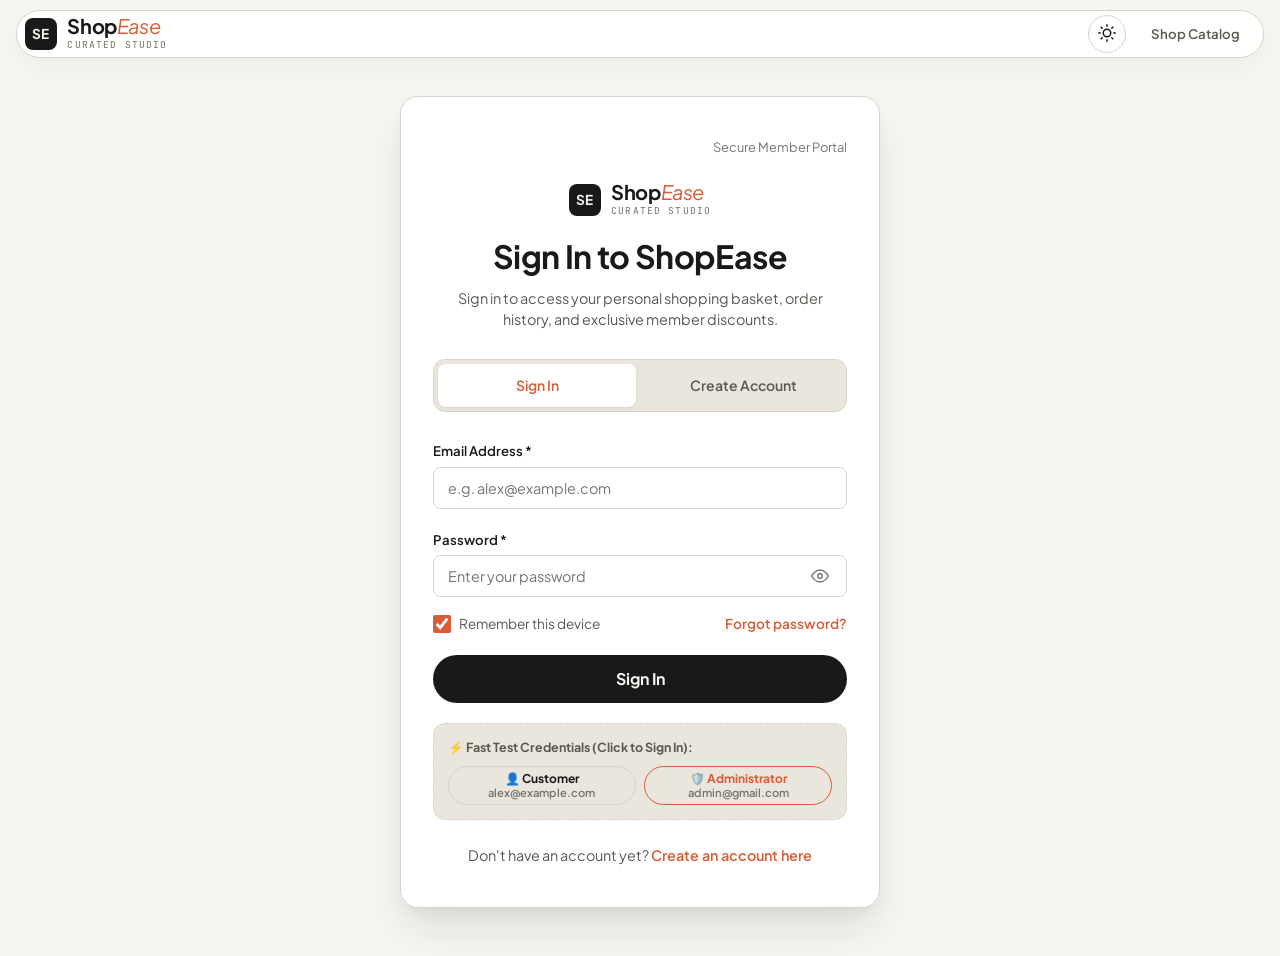
==== admin-dashboard.html @ c3e52f82 "feat: add customer-dashboard and admin-dashboard pages and update navigation - Created customer-dash" ====
<!DOCTYPE html>
<html lang="en" data-theme="light" data-font-size="normal">
<head>
  <meta charset="UTF-8" />
  <meta name="viewport" content="width=device-width, initial-scale=1.0" />
  <meta name="description" content="ShopEase Admin Dashboard - Complete store management for products, stock, customer orders, users, and promotions." />
  <title>Admin Dashboard | ShopEase</title>

  <!-- Google Fonts: Plus Jakarta Sans + Inter + JetBrains Mono -->
  <link rel="preconnect" href="https://fonts.googleapis.com" />
  <link rel="preconnect" href="https://fonts.gstatic.com" crossorigin />
  <link href="https://fonts.googleapis.com/css2?family=Inter:ital,wght@0,300..900;1,300..900&family=Plus+Jakarta+Sans:ital,wght@0,300..900;1,300..900&family=JetBrains+Mono:wght@400;500;600;700&display=swap" rel="stylesheet" />

  <!-- Main Stylesheet -->
  <link rel="stylesheet" href="styles.css" />
</head>
<body>
  <!-- Skip Link -->
  <a href="#admin-main" class="skip-link">Skip to Admin Dashboard Content</a>

  <!-- ARIA Live Announcer -->
  <div id="live-announcer" class="sr-only" aria-live="polite" aria-atomic="true"></div>

  <!-- Header -->
  <header class="site-header" role="banner" style="position: sticky; top: 0; z-index: 100;">
    <div class="header-island" style="max-width: 100%; border-radius: 0; border-top: none; border-left: none; border-right: none;">
      <nav class="main-nav" aria-label="Admin Console Navigation">
        <div class="header-container" style="padding: 0.25rem 1rem; width: 100%; max-width: 100%;">
          <!-- Brand Logo with Admin Badge -->
          <div style="display: flex; align-items: center; gap: 0.75rem;">
            <a href="index.html" class="brand-logo" aria-label="ShopEase Storefront">
              <span class="brand-monogram" aria-hidden="true">SE</span>
              <div class="brand-text-group">
                <span class="brand-title">Shop<span>Ease</span></span>
                <span class="brand-sub">Curated Studio</span>
              </div>
            </a>
            <span style="font-size: 0.75rem; font-weight: 800; padding: 0.2rem 0.6rem; border-radius: var(--radius-full); background: linear-gradient(135deg, #1e40af, #3b82f6); color: #fff; text-transform: uppercase; letter-spacing: 0.05em; display: inline-flex; align-items: center; gap: 0.3rem;">
              <span>🛡️</span> Admin Console
            </span>
          </div>

          <!-- Right Controls -->
          <div class="nav-right-section" style="gap: 0.75rem;">
            <!-- Live Store Health -->
            <div style="display: flex; align-items: center; gap: 0.4rem; font-size: 0.8rem; color: var(--color-text-secondary); background: var(--color-surface-subtle); padding: 0.3rem 0.75rem; border-radius: var(--radius-full); border: 1px solid var(--color-border);" class="hide-mobile">
              <span style="color: var(--color-success); font-size: 0.7rem;">●</span>
              <span>Live Database Synchronized</span>
            </div>

            <!-- Theme Toggle -->
            <button 
              type="button" 
              id="theme-toggle-btn" 
              class="theme-toggle-btn" 
              aria-label="Toggle color theme" 
              title="Switch color theme"
            >
              <span id="theme-icon" class="theme-icon" aria-hidden="true">
                <svg width="18" height="18" viewBox="0 0 24 24" fill="none" stroke="currentColor" stroke-width="2" stroke-linecap="round" stroke-linejoin="round">
                  <circle cx="12" cy="12" r="5"></circle>
                  <line x1="12" y1="1" x2="12" y2="3"></line>
                  <line x1="12" y1="21" x2="12" y2="23"></line>
                  <line x1="4.22" y1="4.22" x2="5.64" y2="5.64"></line>
                  <line x1="18.36" y1="18.36" x2="19.78" y2="19.78"></line>
                  <line x1="1" y1="12" x2="3" y2="12"></line>
                  <line x1="21" y1="12" x2="23" y2="12"></line>
                  <line x1="4.22" y1="19.78" x2="5.64" y2="18.36"></line>
                  <line x1="18.36" y1="5.64" x2="19.78" y2="4.22"></line>
                </svg>
              </span>
            </button>

            <!-- Navigation Actions -->
            <div class="nav-actions">
              <a href="customer-dashboard.html" class="nav-btn nav-btn-ghost" title="Switch to Customer Dashboard">
                <span>👤 Customer View</span>
              </a>
              <a href="index.html" class="nav-btn nav-btn-ghost" title="View Storefront">
                <span>🛍️ Storefront</span>
              </a>
              <button type="button" id="admin-logout-btn" class="nav-btn nav-btn-danger" title="Sign Out">
                <span>Logout</span>
              </button>
            </div>
          </div>
        </div>
      </nav>
    </div>
  </header>

  <!-- Admin Layout: Sidebar + Main Content -->
  <div class="admin-layout">
    <!-- Left Navigation Sidebar -->
    <aside class="admin-sidebar" aria-label="Admin Navigation Tabs">
      <div>
        <div style="font-size: 0.75rem; font-weight: 700; text-transform: uppercase; color: var(--color-text-muted); margin-bottom: 0.75rem; padding-left: 0.5rem; letter-spacing: 0.05em;">
          Console Modules
        </div>
        <ul class="admin-nav-list" role="tablist">
          <li>
            <button type="button" class="admin-nav-btn active" data-tab="overview" role="tab" aria-selected="true">
              <span aria-hidden="true">📊</span>
              <span>Overview</span>
            </button>
          </li>
          <li>
            <button type="button" class="admin-nav-btn" data-tab="products" role="tab" aria-selected="false">
              <span aria-hidden="true">📦</span>
              <span>Products & Stock</span>
              <span class="admin-nav-badge" id="badge-products-count">10</span>
            </button>
          </li>
          <li>
            <button type="button" class="admin-nav-btn" data-tab="orders" role="tab" aria-selected="false">
              <span aria-hidden="true">🧾</span>
              <span>Orders Management</span>
              <span class="admin-nav-badge" id="badge-orders-count">0</span>
            </button>
          </li>
          <li>
            <button type="button" class="admin-nav-btn" data-tab="customers" role="tab" aria-selected="false">
              <span aria-hidden="true">👥</span>
              <span>Customer Directory</span>
              <span class="admin-nav-badge" id="badge-customers-count">3</span>
            </button>
          </li>
          <li>
            <button type="button" class="admin-nav-btn" data-tab="vouchers" role="tab" aria-selected="false">
              <span aria-hidden="true">🏷️</span>
              <span>Discounts & Deals</span>
              <span class="admin-nav-badge">3</span>
            </button>
          </li>
          <li>
            <button type="button" class="admin-nav-btn" data-tab="system" role="tab" aria-selected="false">
              <span aria-hidden="true">⚙️</span>
              <span>System & Data</span>
            </button>
          </li>
        </ul>
      </div>

      <!-- Quick Switch Account Card in Sidebar Bottom -->
      <div style="padding: 1rem 0.75rem; background: var(--color-surface-subtle); border: 1px solid var(--color-border); border-radius: var(--radius-md); font-size: 0.8rem;">
        <div style="font-weight: 700; margin-bottom: 0.35rem; color: var(--color-text-primary);">⚡ Quick Switch Profile</div>
        <div style="color: var(--color-text-muted); font-size: 0.75rem; margin-bottom: 0.6rem;">Jump directly between user roles:</div>
        <div style="display: flex; flex-direction: column; gap: 0.35rem;">
          <button type="button" class="btn btn-secondary" style="font-size: 0.75rem; padding: 0.25rem 0.5rem; justify-content: flex-start;" onclick="window.adminSwitchUser('alex@example.com')">
            👤 Alex Morgan (Customer)
          </button>
          <button type="button" class="btn btn-secondary" style="font-size: 0.75rem; padding: 0.25rem 0.5rem; justify-content: flex-start;" onclick="window.adminSwitchUser('sarah@example.com')">
            ⭐ Sarah Jenkins (VIP)
          </button>
        </div>
      </div>
    </aside>

    <!-- Main Workspace Content -->
    <main id="admin-main" class="admin-content" role="main">
      
      <!-- =========================================================================
           TAB 1: OVERVIEW & ANALYTICS
           ========================================================================= -->
      <section id="panel-overview" class="admin-panel active" aria-label="Executive Overview">
        <div class="admin-header-bar">
          <div>
            <h1 class="admin-page-title">Executive Dashboard</h1>
            <p class="admin-page-subtitle">Real-time metrics, order volume, live revenue, and store health.</p>
          </div>
          <div style="display: flex; gap: 0.5rem; flex-wrap: wrap;">
            <button type="button" class="btn btn-primary" onclick="window.adminOpenAddProductModal()">
              <span>+ Add Product</span>
            </button>
            <button type="button" class="btn btn-secondary" onclick="window.adminSimulateOrder()">
              <span>⚡ Generate Test Order</span>
            </button>
            <button type="button" class="btn btn-secondary" onclick="window.adminRestockAll()">
              <span>🔄 Restock All</span>
            </button>
          </div>
        </div>

        <!-- 4 Vibrant KPI Metric Cards -->
        <div class="dashboard-kpi-grid" style="margin-bottom: 2rem;">
          <div class="dashboard-kpi-card">
            <div class="dashboard-kpi-icon" aria-hidden="true" style="background: rgba(37, 99, 235, 0.15); color: var(--color-brand-primary);">💰</div>
            <div>
              <div class="dashboard-kpi-val" id="kpi-total-revenue">Rs. 0.00</div>
              <div class="dashboard-kpi-label">Total Realized Revenue</div>
            </div>
          </div>

          <div class="dashboard-kpi-card">
            <div class="dashboard-kpi-icon" aria-hidden="true" style="background: rgba(16, 185, 129, 0.15); color: var(--color-success);">📦</div>
            <div>
              <div class="dashboard-kpi-val" id="kpi-total-orders">0</div>
              <div class="dashboard-kpi-label">Completed Orders Logged</div>
            </div>
          </div>

          <div class="dashboard-kpi-card">
            <div class="dashboard-kpi-icon" aria-hidden="true" style="background: rgba(139, 92, 246, 0.15); color: #8b5cf6;">👥</div>
            <div>
              <div class="dashboard-kpi-val" id="kpi-total-customers">3</div>
              <div class="dashboard-kpi-label">Registered Customers</div>
            </div>
          </div>

          <div class="dashboard-kpi-card">
            <div class="dashboard-kpi-icon" aria-hidden="true" style="background: rgba(245, 158, 11, 0.15); color: var(--color-warning);">⚠️</div>
            <div>
              <div class="dashboard-kpi-val" id="kpi-low-stock-count" style="color: var(--color-warning);">0</div>
              <div class="dashboard-kpi-label">Low Stock Items (≤10 units)</div>
            </div>
          </div>
        </div>

        <!-- Overview Two-Column Grid -->
        <div style="display: grid; grid-template-columns: repeat(auto-fit, minmax(400px, 1fr)); gap: 1.5rem; margin-bottom: 2rem;">
          <!-- Recent Orders Card -->
          <div class="admin-table-card" style="margin-bottom: 0;">
            <div class="admin-table-toolbar">
              <strong style="color: var(--color-text-primary); font-size: 0.95rem;">📦 Recent Orders Feed</strong>
              <button type="button" class="btn btn-secondary" style="font-size: 0.75rem; padding: 0.25rem 0.6rem;" onclick="window.adminSwitchTab('orders')">
                View All Orders →
              </button>
            </div>
            <div class="admin-table-responsive">
              <table class="admin-table">
                <thead>
                  <tr>
                    <th>Order ID</th>
                    <th>Customer</th>
                    <th>Amount</th>
                    <th>Status</th>
                  </tr>
                </thead>
                <tbody id="overview-orders-tbody">
                  <!-- Populated by JS -->
                </tbody>
              </table>
            </div>
          </div>

          <!-- Inventory Health Card -->
          <div class="admin-table-card" style="margin-bottom: 0;">
            <div class="admin-table-toolbar">
              <strong style="color: var(--color-text-primary); font-size: 0.95rem;">📊 Inventory Stock Health</strong>
              <button type="button" class="btn btn-secondary" style="font-size: 0.75rem; padding: 0.25rem 0.6rem;" onclick="window.adminSwitchTab('products')">
                Manage Stock →
              </button>
            </div>
            <div style="padding: 1rem 1.25rem;" id="overview-stock-health-container">
              <!-- Populated by JS -->
            </div>
          </div>
        </div>
      </section>

      <!-- =========================================================================
           TAB 2: PRODUCTS & INVENTORY MANAGEMENT
           ========================================================================= -->
      <section id="panel-products" class="admin-panel" aria-label="Inventory Management">
        <div class="admin-header-bar">
          <div>
            <h1 class="admin-page-title">Product Catalog & Inventory</h1>
            <p class="admin-page-subtitle">Track real-time stock levels, update pricing, and adjust product inventory.</p>
          </div>
          <div style="display: flex; gap: 0.5rem; flex-wrap: wrap;">
            <button type="button" class="btn btn-secondary" onclick="window.adminRestockAll()">
              <span>🔄 Reset All Stock to Defaults</span>
            </button>
            <button type="button" class="btn btn-primary" onclick="window.adminOpenAddProductModal()">
              <span>+ Add New Product</span>
            </button>
          </div>
        </div>

        <div class="admin-table-card">
          <!-- Filter Toolbar -->
          <div class="admin-table-toolbar">
            <div style="display: flex; align-items: center; gap: 0.75rem; flex-wrap: wrap; flex: 1;">
              <!-- Search -->
              <input 
                type="search" 
                id="filter-products-search" 
                class="form-input" 
                placeholder="🔍 Search by product name..." 
                style="max-width: 260px; height: 38px; font-size: 0.85rem;" 
              />
              <!-- Category Filter -->
              <select id="filter-products-category" class="form-input" style="max-width: 160px; height: 38px; font-size: 0.85rem;">
                <option value="ALL">All Categories</option>
                <option value="Food">Food</option>
                <option value="Clothing">Clothing</option>
                <option value="Electronics">Electronics</option>
              </select>
              <!-- Stock Status Filter -->
              <select id="filter-products-stock" class="form-input" style="max-width: 160px; height: 38px; font-size: 0.85rem;">
                <option value="ALL">All Stock Levels</option>
                <option value="LOW">Low Stock (≤ 10)</option>
                <option value="OUT">Out of Stock (0)</option>
                <option value="IN">Healthy Stock (> 10)</option>
              </select>
            </div>
            <span style="font-size: 0.8rem; color: var(--color-text-muted);" id="products-table-count">10 Products</span>
          </div>

          <!-- Products Table -->
          <div class="admin-table-responsive">
            <table class="admin-table">
              <thead>
                <tr>
                  <th>Product</th>
                  <th>Category</th>
                  <th>Unit Price</th>
                  <th>Stock Available</th>
                  <th>Stock Adjuster</th>
                  <th>Actions</th>
                </tr>
              </thead>
              <tbody id="products-tbody">
                <!-- Rendered by JS -->
              </tbody>
            </table>
          </div>
        </div>
      </section>

      <!-- =========================================================================
           TAB 3: ORDERS MANAGEMENT
           ========================================================================= -->
      <section id="panel-orders" class="admin-panel" aria-label="Orders Management">
        <div class="admin-header-bar">
          <div>
            <h1 class="admin-page-title">Customer Orders Management</h1>
            <p class="admin-page-subtitle">Track orders, update fulfillment lifecycle status, view invoices, and manage receipts.</p>
          </div>
          <div style="display: flex; gap: 0.5rem; flex-wrap: wrap;">
            <button type="button" class="btn btn-secondary" onclick="window.adminSeedSampleOrders()">
              <span>⚡ Seed 3 Sample Orders</span>
            </button>
            <button type="button" class="btn btn-primary" onclick="window.adminSimulateOrder()">
              <span>+ Simulate Test Order</span>
            </button>
          </div>
        </div>

        <div class="admin-table-card">
          <div class="admin-table-toolbar">
            <div style="display: flex; align-items: center; gap: 0.75rem; flex-wrap: wrap; flex: 1;">
              <input 
                type="search" 
                id="filter-orders-search" 
                class="form-input" 
                placeholder="🔍 Search by Order ID, customer, or email..." 
                style="max-width: 320px; height: 38px; font-size: 0.85rem;" 
              />
              <select id="filter-orders-status" class="form-input" style="max-width: 200px; height: 38px; font-size: 0.85rem;">
                <option value="ALL">All Statuses</option>
                <option value="Confirmed">Confirmed</option>
                <option value="Processing">Processing</option>
                <option value="Dispatched">Dispatched / Shipped</option>
                <option value="Delivered">Delivered</option>
              </select>
            </div>
            <span style="font-size: 0.8rem; color: var(--color-text-muted);" id="orders-table-count">0 Orders</span>
          </div>

          <div class="admin-table-responsive">
            <table class="admin-table">
              <thead>
                <tr>
                  <th>Order ID</th>
                  <th>Date & Time</th>
                  <th>Customer Info</th>
                  <th>Items Purchased</th>
                  <th>Grand Total</th>
                  <th>Fulfillment Status</th>
                  <th>Actions</th>
                </tr>
              </thead>
              <tbody id="orders-tbody">
                <!-- Rendered by JS -->
              </tbody>
            </table>
          </div>
        </div>
      </section>

      <!-- =========================================================================
           TAB 4: CUSTOMER DIRECTORY & ROLES
           ========================================================================= -->
      <section id="panel-customers" class="admin-panel" aria-label="Customer Directory">
        <div class="admin-header-bar">
          <div>
            <h1 class="admin-page-title">Registered Customer Directory</h1>
            <p class="admin-page-subtitle">Manage customer profiles, assign membership roles, and inspect user accounts.</p>
          </div>
          <button type="button" class="btn btn-primary" onclick="window.adminOpenAddUserModal()">
            <span>+ Add New User</span>
          </button>
        </div>

        <div class="admin-table-card">
          <div class="admin-table-toolbar">
            <div style="display: flex; align-items: center; gap: 0.75rem; flex-wrap: wrap; flex: 1;">
              <input 
                type="search" 
                id="filter-customers-search" 
                class="form-input" 
                placeholder="🔍 Search customers by name or email..." 
                style="max-width: 320px; height: 38px; font-size: 0.85rem;" 
              />
              <select id="filter-customers-role" class="form-input" style="max-width: 180px; height: 38px; font-size: 0.85rem;">
                <option value="ALL">All Roles</option>
                <option value="Customer">Customer</option>
                <option value="VIP Member">VIP Member</option>
                <option value="Admin">Administrator</option>
              </select>
            </div>
            <span style="font-size: 0.8rem; color: var(--color-text-muted);" id="customers-table-count">3 Users</span>
          </div>

          <div class="admin-table-responsive">
            <table class="admin-table">
              <thead>
                <tr>
                  <th>User Profile</th>
                  <th>Email & Phone</th>
                  <th>Delivery Address</th>
                  <th>Account Role</th>
                  <th>Joined Date</th>
                  <th>Actions</th>
                </tr>
              </thead>
              <tbody id="customers-tbody">
                <!-- Rendered by JS -->
              </tbody>
            </table>
          </div>
        </div>
      </section>

      <!-- =========================================================================
           TAB 5: VOUCHERS & PROMOTIONS
           ========================================================================= -->
      <section id="panel-vouchers" class="admin-panel" aria-label="Vouchers and Deals">
        <div class="admin-header-bar">
          <div>
            <h1 class="admin-page-title">Discount Vouchers & Promotions</h1>
            <p class="admin-page-subtitle">Configure promotional codes, percentage discounts, and free shipping incentives.</p>
          </div>
        </div>

        <div style="display: grid; grid-template-columns: repeat(auto-fill, minmax(320px, 1fr)); gap: 1.25rem;" id="vouchers-grid">
          <!-- Rendered by JS -->
        </div>
      </section>

      <!-- =========================================================================
           TAB 6: SYSTEM CONTROLS & BACKUP
           ========================================================================= -->
      <section id="panel-system" class="admin-panel" aria-label="System Maintenance">
        <div class="admin-header-bar">
          <div>
            <h1 class="admin-page-title">System & Storage Utilities</h1>
            <p class="admin-page-subtitle">Database controls, sample data generators, export backups, and store reset.</p>
          </div>
        </div>

        <div style="display: grid; grid-template-columns: repeat(auto-fit, minmax(320px, 1fr)); gap: 1.5rem;">
          <!-- Seed Demo Orders -->
          <div class="admin-table-card" style="padding: 1.5rem;">
            <div style="font-size: 1.8rem; margin-bottom: 0.5rem;" aria-hidden="true">📦</div>
            <h3 style="font-size: 1.15rem; margin-bottom: 0.4rem; color: var(--color-text-primary);">Seed Sample Orders</h3>
            <p style="font-size: 0.85rem; color: var(--color-text-secondary); margin-bottom: 1.25rem; line-height: 1.5;">
              Populate the store with 3 realistic historical orders across different categories to test fulfillment and view revenue charts.
            </p>
            <button type="button" class="btn btn-primary" onclick="window.adminSeedSampleOrders()">
              Generate 3 Sample Orders
            </button>
          </div>

          <!-- Reset Inventory Stock -->
          <div class="admin-table-card" style="padding: 1.5rem;">
            <div style="font-size: 1.8rem; margin-bottom: 0.5rem;" aria-hidden="true">🔄</div>
            <h3 style="font-size: 1.15rem; margin-bottom: 0.4rem; color: var(--color-text-primary);">Restock All Products</h3>
            <p style="font-size: 0.85rem; color: var(--color-text-secondary); margin-bottom: 1.25rem; line-height: 1.5;">
              Replenishes stock levels for all products back to their initial factory specifications (e.g., Sourdough: 25, Coffee: 40).
            </p>
            <button type="button" class="btn btn-secondary" onclick="window.adminRestockAll()">
              Restock All Products
            </button>
          </div>

          <!-- Export JSON -->
          <div class="admin-table-card" style="padding: 1.5rem;">
            <div style="font-size: 1.8rem; margin-bottom: 0.5rem;" aria-hidden="true">💾</div>
            <h3 style="font-size: 1.15rem; margin-bottom: 0.4rem; color: var(--color-text-primary);">Export Store Backup</h3>
            <p style="font-size: 0.85rem; color: var(--color-text-secondary); margin-bottom: 1.25rem; line-height: 1.5;">
              Download a JSON snapshot of the current inventory, order records, customer database, and accessibility preferences.
            </p>
            <button type="button" class="btn btn-secondary" onclick="window.adminExportJSON()">
              Download Backup JSON
            </button>
          </div>

          <!-- Reset Entire Store -->
          <div class="admin-table-card" style="padding: 1.5rem; border-color: rgba(239, 68, 68, 0.4);">
            <div style="font-size: 1.8rem; margin-bottom: 0.5rem;" aria-hidden="true">⚠️</div>
            <h3 style="font-size: 1.15rem; margin-bottom: 0.4rem; color: var(--color-danger);">Factory Data Reset</h3>
            <p style="font-size: 0.85rem; color: var(--color-text-secondary); margin-bottom: 1.25rem; line-height: 1.5;">
              Wipes all mock orders, clears the shopping basket and wishlist, and restores default accounts and product stock.
            </p>
            <button type="button" class="btn btn-secondary" style="color: var(--color-danger); border-color: var(--color-danger);" onclick="window.adminFactoryReset()">
              Reset Store Data
            </button>
          </div>
        </div>
      </section>

    </main>
  </div>

  <!-- =========================================================================
       MODALS
       ========================================================================= -->

  <!-- 1. Edit Product Modal -->
  <div id="modal-edit-product" class="modal-overlay" style="display:none;" role="dialog" aria-modal="true" aria-labelledby="modal-edit-product-heading">
    <div class="modal-container" style="max-width: 540px;">
      <div class="modal-header">
        <h3 id="modal-edit-product-heading" class="modal-title">Edit Product Details</h3>
        <button type="button" class="modal-close-btn" onclick="window.adminCloseModals()" aria-label="Close dialog">✕</button>
      </div>
      <form class="modal-body" onsubmit="window.adminSaveProductEdit(event)">
        <input type="hidden" id="edit-prod-id" />
        <div class="form-group">
          <label for="edit-prod-name" class="form-label">Product Name *</label>
          <input type="text" id="edit-prod-name" class="form-input" required />
        </div>
        <div class="form-row">
          <div class="form-group">
            <label for="edit-prod-category" class="form-label">Category *</label>
            <select id="edit-prod-category" class="form-input" required>
              <option value="Food">Food</option>
              <option value="Clothing">Clothing</option>
              <option value="Electronics">Electronics</option>
            </select>
          </div>
          <div class="form-group">
            <label for="edit-prod-price" class="form-label">Unit Price (Rs.) *</label>
            <input type="number" id="edit-prod-price" class="form-input" step="0.01" min="0.01" required />
          </div>
        </div>
        <div class="form-group">
          <label for="edit-prod-stock" class="form-label">Available Stock Count *</label>
          <input type="number" id="edit-prod-stock" class="form-input" min="0" required />
        </div>
        <div class="form-group">
          <label for="edit-prod-description" class="form-label">Description</label>
          <textarea id="edit-prod-description" class="form-input" rows="3"></textarea>
        </div>
        <div style="display: flex; justify-content: flex-end; gap: 0.75rem; margin-top: 1.25rem;">
          <button type="button" class="btn btn-secondary" onclick="window.adminCloseModals()">Cancel</button>
          <button type="submit" class="btn btn-primary">Save Product</button>
        </div>
      </form>
    </div>
  </div>

  <!-- 2. Add New Product Modal -->
  <div id="modal-add-product" class="modal-overlay" style="display:none;" role="dialog" aria-modal="true" aria-labelledby="modal-add-product-heading">
    <div class="modal-container" style="max-width: 540px;">
      <div class="modal-header">
        <h3 id="modal-add-product-heading" class="modal-title">+ Add New Catalog Product</h3>
        <button type="button" class="modal-close-btn" onclick="window.adminCloseModals()" aria-label="Close dialog">✕</button>
      </div>
      <form class="modal-body" onsubmit="window.adminSaveNewProduct(event)">
        <div class="form-group">
          <label for="add-prod-name" class="form-label">Product Name *</label>
          <input type="text" id="add-prod-name" class="form-input" placeholder="e.g. Premium Wireless Earbuds" required />
        </div>
        <div class="form-row">
          <div class="form-group">
            <label for="add-prod-category" class="form-label">Category *</label>
            <select id="add-prod-category" class="form-input" required>
              <option value="Food">Food</option>
              <option value="Clothing">Clothing</option>
              <option value="Electronics" selected>Electronics</option>
            </select>
          </div>
          <div class="form-group">
            <label for="add-prod-price" class="form-label">Unit Price (Rs.) *</label>
            <input type="number" id="add-prod-price" class="form-input" step="0.01" min="0.01" placeholder="49.99" required />
          </div>
        </div>
        <div class="form-group">
          <label for="add-prod-stock" class="form-label">Initial Stock Count *</label>
          <input type="number" id="add-prod-stock" class="form-input" min="1" value="20" required />
        </div>
        <div class="form-group">
          <label for="add-prod-description" class="form-label">Product Description</label>
          <textarea id="add-prod-description" class="form-input" rows="3" placeholder="Detailed product specifications and highlights..."></textarea>
        </div>
        <div style="display: flex; justify-content: flex-end; gap: 0.75rem; margin-top: 1.25rem;">
          <button type="button" class="btn btn-secondary" onclick="window.adminCloseModals()">Cancel</button>
          <button type="submit" class="btn btn-primary">Add Product to Store</button>
        </div>
      </form>
    </div>
  </div>

  <!-- 3. View Order Invoice Modal -->
  <div id="modal-order-invoice" class="modal-overlay" style="display:none;" role="dialog" aria-modal="true" aria-labelledby="modal-invoice-heading">
    <div class="modal-container" style="max-width: 600px;">
      <div class="modal-header">
        <h3 id="modal-invoice-heading" class="modal-title">Order Invoice Details</h3>
        <button type="button" class="modal-close-btn" onclick="window.adminCloseModals()" aria-label="Close dialog">✕</button>
      </div>
      <div class="modal-body" id="invoice-modal-content" style="padding: 1.5rem;">
        <!-- Injected by JS -->
      </div>
      <div style="display: flex; justify-content: flex-end; gap: 0.75rem; padding: 1rem 1.5rem; border-top: 1px solid var(--color-border); background: var(--color-surface-subtle);">
        <button type="button" class="btn btn-secondary" onclick="window.print()">🖨️ Print Invoice</button>
        <button type="button" class="btn btn-primary" onclick="window.adminCloseModals()">Close</button>
      </div>
    </div>
  </div>

  <!-- 4. Add User Modal -->
  <div id="modal-add-user" class="modal-overlay" style="display:none;" role="dialog" aria-modal="true" aria-labelledby="modal-add-user-heading">
    <div class="modal-container" style="max-width: 500px;">
      <div class="modal-header">
        <h3 id="modal-add-user-heading" class="modal-title">+ Add Customer Account</h3>
        <button type="button" class="modal-close-btn" onclick="window.adminCloseModals()" aria-label="Close dialog">✕</button>
      </div>
      <form class="modal-body" onsubmit="window.adminSaveNewUser(event)">
        <div class="form-group">
          <label for="new-user-name" class="form-label">Full Name *</label>
          <input type="text" id="new-user-name" class="form-input" required />
        </div>
        <div class="form-group">
          <label for="new-user-email" class="form-label">Email Address *</label>
          <input type="email" id="new-user-email" class="form-input" required />
        </div>
        <div class="form-group">
          <label for="new-user-role" class="form-label">Role *</label>
          <select id="new-user-role" class="form-input" required>
            <option value="Customer">Customer</option>
            <option value="VIP Member">VIP Member</option>
            <option value="Admin">Administrator</option>
          </select>
        </div>
        <div class="form-group">
          <label for="new-user-city" class="form-label">City</label>
          <input type="text" id="new-user-city" class="form-input" placeholder="e.g. London" />
        </div>
        <div style="display: flex; justify-content: flex-end; gap: 0.75rem; margin-top: 1.25rem;">
          <button type="button" class="btn btn-secondary" onclick="window.adminCloseModals()">Cancel</button>
          <button type="submit" class="btn btn-primary">Create User</button>
        </div>
      </form>
    </div>
  </div>

  <!-- Toast Notification Container -->
  <div id="toast-container" class="toast-container" aria-live="polite"></div>

  <!-- Admin Controller Script -->
  <script type="module" src="admin.js"></script>
</body>
</html>
---- styles.css ----
/* ==========================================================================
   ShopEase - Editorial Motion Commerce Design System
   Designed for Accessibility, High Contrast, Responsive Precision & Universal HCI
   ========================================================================== */

:root {
  /* Clean, Highly Legible Modern Typography (Normal Suitable Font) */
  --font-heading: 'Plus Jakarta Sans', 'Inter', -apple-system, BlinkMacSystemFont, "Segoe UI", Roboto, "Helvetica Neue", Arial, sans-serif;
  --font-serif: var(--font-heading);
  --font-sans: 'Plus Jakarta Sans', 'Inter', -apple-system, BlinkMacSystemFont, "Segoe UI", Roboto, "Helvetica Neue", Arial, sans-serif;
  --font-base: var(--font-sans);
  --font-mono: 'JetBrains Mono', ui-monospace, SFMono-Regular, Menlo, Monaco, Consolas, monospace;
  --font-scale: 16px;

  /* Editorial Color Palette - Warm Ivory & Charcoal (Exact Match to User Image) */
  --color-bg: #F7F5EF;                  /* Warm Ivory */
  --color-surface: #FFFFFF;             /* Pure White Surface */
  --color-surface-hover: #F0EDE4;       /* Soft Stone Hover */
  --color-surface-subtle: #EAE6DE;      /* Soft Stone */
  --color-border: #D8D4CC;              /* Subtle Warm Gray */
  --color-border-strong: #BDB7AB;       /* Focused Warm Gray */

  --color-text-primary: #191919;        /* Charcoal Black */
  --color-text-secondary: #5A5853;      /* Muted Warm Charcoal */
  --color-text-muted: #777570;          /* Muted Stone Gray */
  --color-text-inverse: #FFFFFF;

  /* Brand Accents - Controlled Burnt Orange (Exact Match to User Image) */
  --color-brand-primary: #D85C36;       /* Controlled Burnt Orange */
  --color-brand-primary-hover: #BF4C28; /* Deep Burnt Amber */
  --color-brand-gradient: linear-gradient(135deg, #D85C36 0%, #C44E29 100%);
  --color-brand-accent: #2C3539;

  /* Functional Accents */
  --color-success: #2E7D32;
  --color-success-bg: #E8F5E9;
  --color-success-border: #A5D6A7;

  --color-warning: #D97706;
  --color-warning-bg: #FEF3C7;
  --color-warning-border: #FCD34D;

  --color-danger: #C53030;
  --color-danger-bg: #FFF5F5;
  --color-danger-border: #FEB2B2;

  --color-info: #0284C7;
  --color-info-bg: #F0F9FF;
  --color-info-border: #BAE6FD;

  /* Accessibility & Focus Rings */
  --focus-ring: 3px solid #D85C36;
  --focus-offset: 2px;
  --min-touch-target: 44px;

  /* Multi-layered Soft Shadows */
  --shadow-xs: 0 1px 2px rgba(25, 25, 25, 0.04);
  --shadow-sm: 0 2px 4px rgba(25, 25, 25, 0.04), 0 1px 2px rgba(25, 25, 25, 0.03);
  --shadow-md: 0 6px 16px -2px rgba(25, 25, 25, 0.06), 0 2px 6px -1px rgba(25, 25, 25, 0.03);
  --shadow-lg: 0 14px 28px -4px rgba(25, 25, 25, 0.08), 0 4px 10px -2px rgba(25, 25, 25, 0.04);
  --shadow-xl: 0 24px 44px -8px rgba(25, 25, 25, 0.12), 0 8px 16px -4px rgba(25, 25, 25, 0.05);

  /* Editorial Radii */
  --radius-xs: 4px;
  --radius-sm: 8px;
  --radius-md: 12px;
  --radius-lg: 18px;
  --radius-xl: 24px;
  --radius-full: 9999px;

  /* Motion & Spring Transitions */
  --transition-fast: 150ms cubic-bezier(0.16, 1, 0.3, 1);
  --transition-normal: 250ms cubic-bezier(0.16, 1, 0.3, 1);
  --transition-smooth: 400ms cubic-bezier(0.16, 1, 0.3, 1);
  --transition-bounce: 350ms cubic-bezier(0.34, 1.56, 0.64, 1);

  /* Layout Constants */
  --container-max-width: 1360px;
  --header-height: 76px;
}

/* ==========================================================================
   Dark Theme (Deep Obsidian & Warm Stone)
   ========================================================================== */
[data-theme="dark"] {
  --color-bg: #141413;
  --color-surface: #1E1E1C;
  --color-surface-hover: #292926;
  --color-surface-subtle: #191918;
  --color-border: #2C2C29;
  --color-border-strong: #3D3D39;

  --color-text-primary: #F7F5EF;
  --color-text-secondary: #C4C2B9;
  --color-text-muted: #8E8C85;
  --color-text-inverse: #141413;

  --color-brand-primary: #E06A45;
  --color-brand-primary-hover: #ED7B57;
  --color-brand-gradient: linear-gradient(135deg, #E06A45 0%, #D85C36 100%);
  --color-brand-accent: #E5E3DC;

  --color-success: #4ADE80;
  --color-success-bg: rgba(74, 222, 128, 0.12);
  --color-success-border: rgba(74, 222, 128, 0.25);

  --color-warning: #FBBF24;
  --color-warning-bg: rgba(251, 191, 36, 0.12);
  --color-warning-border: rgba(251, 191, 36, 0.25);

  --color-danger: #F87171;
  --color-danger-bg: rgba(248, 113, 113, 0.12);
  --color-danger-border: rgba(248, 113, 113, 0.25);

  --color-info: #38BDF8;
  --color-info-bg: rgba(56, 189, 248, 0.12);
  --color-info-border: rgba(56, 189, 248, 0.25);

  --focus-ring: 3px solid #E06A45;
  --shadow-sm: 0 2px 4px rgba(0, 0, 0, 0.4);
  --shadow-md: 0 6px 16px rgba(0, 0, 0, 0.5);
  --shadow-lg: 0 14px 28px rgba(0, 0, 0, 0.6);
  --shadow-xl: 0 24px 44px rgba(0, 0, 0, 0.7);
}

/* ==========================================================================
   High Contrast Theme (Universal Design standard for low vision - 7:1+)
   ========================================================================== */
[data-theme="high-contrast"] {
  --color-bg: #000000;
  --color-surface: #000000;
  --color-surface-hover: #1C1C1C;
  --color-surface-subtle: #0A0A0A;
  --color-border: #FFFFFF;
  --color-border-strong: #FFFF00;

  --color-text-primary: #FFFFFF;
  --color-text-secondary: #FFFF00;
  --color-text-muted: #E2E8F0;
  --color-text-inverse: #000000;

  --color-brand-primary: #FFFF00;
  --color-brand-primary-hover: #FFFF80;
  --color-brand-gradient: #FFFF00;
  --color-brand-accent: #00FFFF;

  --color-success: #00FF66;
  --color-success-bg: #000000;
  --color-success-border: #00FF66;

  --color-warning: #FFFF00;
  --color-warning-bg: #000000;
  --color-warning-border: #FFFF00;

  --color-danger: #FF4D4D;
  --color-danger-bg: #000000;
  --color-danger-border: #FF4D4D;

  --color-info: #00FFFF;
  --color-info-bg: #000000;
  --color-info-border: #00FFFF;

  --focus-ring: 4px solid #FFFF00;
  --focus-offset: 3px;
  --shadow-sm: none;
  --shadow-md: none;
  --shadow-lg: none;
  --shadow-xl: none;
}

[data-theme="high-contrast"] * {
  border-color: var(--color-border);
}

[data-theme="high-contrast"] .btn-editorial-primary,
[data-theme="high-contrast"] .btn-primary {
  background: #FFFF00 !important;
  color: #000000 !important;
  font-weight: 800 !important;
}

/* Font Scale Modes */
[data-font-size="large"] {
  --font-scale: 18px;
}
[data-font-size="xlarge"] {
  --font-scale: 20.5px;
}

/* Base Resets & Global Typography */
*, *::before, *::after {
  box-sizing: border-box;
  margin: 0;
  padding: 0;
}

html {
  font-size: var(--font-scale);
  scroll-behavior: smooth;
  text-size-adjust: 100%;
}

body {
  font-family: var(--font-base);
  background-color: var(--color-bg);
  color: var(--color-text-primary);
  line-height: 1.6;
  min-height: 100vh;
  display: flex;
  flex-direction: column;
  -webkit-font-smoothing: antialiased;
  -moz-osx-font-smoothing: grayscale;
  transition: background-color var(--transition-normal), color var(--transition-normal);
}

/* Accessibility: Skip Link */
.skip-link {
  position: absolute;
  top: -120px;
  left: 1.5rem;
  background: var(--color-text-primary);
  color: var(--color-bg);
  padding: 0.85rem 1.5rem;
  font-weight: 700;
  border-radius: var(--radius-sm);
  z-index: 9999;
  text-decoration: none;
  transition: top 0.2s ease;
  box-shadow: var(--shadow-xl);
}

.skip-link:focus {
  top: 1rem;
  outline: var(--focus-ring);
  outline-offset: var(--focus-offset);
}

/* Universal Keyboard Focus */
:focus-visible {
  outline: var(--focus-ring);
  outline-offset: var(--focus-offset);
}

/* Screen Reader Only Utility */
.sr-only {
  position: absolute;
  width: 1px;
  height: 1px;
  padding: 0;
  margin: -1px;
  overflow: hidden;
  clip: rect(0, 0, 0, 0);
  white-space: nowrap;
  border-width: 0;
}

/* Layout Container */
.container {
  width: 100%;
  max-width: var(--container-max-width);
  margin-left: auto;
  margin-right: auto;
  padding-left: 1.5rem;
  padding-right: 1.5rem;
}

/* ==========================================================================
   SECTION A: PREMIUM NAVIGATION BAR & FLOATING ISLAND
   ========================================================================== */
.site-header {
  position: sticky;
  top: 0.65rem;
  z-index: 200;
  width: 100%;
  padding: 0 1rem;
  transition: all var(--transition-normal);
}

.header-island {
  max-width: var(--container-max-width);
  margin: 0 auto;
  background-color: rgba(255, 255, 255, 0.92);
  backdrop-filter: blur(20px) saturate(180%);
  -webkit-backdrop-filter: blur(20px) saturate(180%);
  border: 1px solid var(--color-border);
  border-radius: 9999px;
  box-shadow: 0 10px 30px -5px rgba(25, 25, 25, 0.05);
  transition: all var(--transition-normal);
}

[data-theme="dark"] .header-island {
  background-color: rgba(30, 30, 28, 0.92);
  border-color: var(--color-border);
}

[data-theme="high-contrast"] .header-island {
  background-color: #000000;
  border: 2px solid #FFFFFF;
}

.header-container {
  display: flex;
  align-items: center;
  justify-content: space-between;
  gap: 1.25rem;
  padding: 0.6rem 1.25rem;
}

/* Brand Identity */
.brand-logo {
  display: flex;
  align-items: center;
  gap: 0.65rem;
  text-decoration: none;
  color: var(--color-text-primary);
  flex-shrink: 0;
}

.brand-monogram {
  display: inline-flex;
  align-items: center;
  justify-content: center;
  width: 32px;
  height: 32px;
  background: var(--color-text-primary);
  color: var(--color-bg);
  font-family: var(--font-serif);
  font-weight: 700;
  font-size: 0.85rem;
  letter-spacing: 0.05em;
  border-radius: var(--radius-sm);
}

.brand-text-group {
  display: flex;
  flex-direction: column;
}

.brand-title,
.brand-text {
  font-family: var(--font-serif);
  font-size: 1.25rem;
  font-weight: 700;
  letter-spacing: -0.02em;
  line-height: 1.1;
  color: var(--color-text-primary);
}

.brand-title span,
.brand-text span {
  font-style: italic;
  font-weight: 400;
  color: var(--color-brand-primary);
}

.brand-sub {
  font-family: var(--font-mono);
  font-size: 0.6rem;
  text-transform: uppercase;
  letter-spacing: 0.12em;
  color: var(--color-text-muted);
}

/* Editorial Desktop Nav Links */
.desktop-nav-links {
  display: flex;
  align-items: center;
  gap: 1.75rem;
}

.nav-anchor {
  font-size: 0.875rem;
  font-weight: 500;
  color: var(--color-text-secondary);
  text-decoration: none;
  position: relative;
  padding: 0.25rem 0;
  transition: color var(--transition-fast);
}

.nav-anchor::after {
  content: '';
  position: absolute;
  bottom: 0;
  left: 0;
  width: 0%;
  height: 1.5px;
  background-color: var(--color-brand-primary);
  transition: width var(--transition-normal);
}

.nav-anchor:hover,
.nav-anchor:focus-visible {
  color: var(--color-text-primary);
}

.nav-anchor:hover::after,
.nav-anchor:focus-visible::after {
  width: 100%;
}

/* Search Capsule */
.search-form {
  flex: 1;
  max-width: 300px;
}

.search-input-wrapper {
  position: relative;
  display: flex;
  align-items: center;
}

.search-icon {
  position: absolute;
  left: 0.85rem;
  color: var(--color-text-muted);
  pointer-events: none;
}

.search-input {
  width: 100%;
  height: 38px;
  background-color: var(--color-surface-subtle);
  border: 1px solid transparent;
  border-radius: var(--radius-full);
  padding: 0 2.2rem 0 2.2rem;
  font-size: 0.85rem;
  color: var(--color-text-primary);
  font-family: var(--font-sans);
  transition: all var(--transition-fast);
}

.search-input:focus {
  background-color: var(--color-surface);
  border-color: var(--color-brand-primary);
  outline: none;
  box-shadow: 0 0 0 3px rgba(216, 92, 54, 0.15);
}

.search-kbd {
  position: absolute;
  right: 0.85rem;
  font-family: var(--font-mono);
  font-size: 0.7rem;
  padding: 0.1rem 0.35rem;
  border-radius: var(--radius-xs);
  background: var(--color-surface);
  border: 1px solid var(--color-border);
  color: var(--color-text-muted);
  pointer-events: none;
}

.search-clear-btn {
  position: absolute;
  right: 0.75rem;
  background: none;
  border: none;
  color: var(--color-text-muted);
  cursor: pointer;
  font-size: 0.85rem;
  display: none;
}

.search-clear-btn.visible {
  display: block;
}

/* Right Nav Controls */
.nav-right-section {
  display: flex;
  align-items: center;
  gap: 0.65rem;
}

.theme-toggle-btn {
  width: 38px;
  height: 38px;
  border-radius: var(--radius-full);
  border: 1px solid var(--color-border);
  background: var(--color-surface);
  color: var(--color-text-primary);
  display: inline-flex;
  align-items: center;
  justify-content: center;
  cursor: pointer;
  transition: all var(--transition-fast);
}

.theme-toggle-btn:hover {
  background: var(--color-surface-hover);
  border-color: var(--color-border-strong);
}

/* Modern Shopping Basket Button */
.nav-btn-cart {
  display: inline-flex;
  align-items: center;
  gap: 0.5rem;
  height: 38px;
  padding: 0 0.95rem;
  background: var(--color-surface);
  border: 1px solid var(--color-border);
  border-radius: var(--radius-full);
  color: var(--color-text-primary);
  font-size: 0.85rem;
  font-weight: 600;
  text-decoration: none;
  cursor: pointer;
  transition: all var(--transition-fast);
}

.nav-btn-cart:hover {
  background: var(--color-surface-hover);
  border-color: var(--color-brand-primary);
}

.cart-badge {
  display: inline-flex;
  align-items: center;
  justify-content: center;
  min-width: 20px;
  height: 20px;
  padding: 0 5px;
  border-radius: var(--radius-full);
  background: var(--color-brand-primary);
  color: #FFFFFF;
  font-size: 0.72rem;
  font-family: var(--font-mono);
  font-weight: 700;
  line-height: 1;
  transition: transform var(--transition-bounce);
}

.cart-badge.pulse {
  transform: scale(1.35);
}

/* Nav Action Buttons */
.nav-actions {
  display: flex;
  align-items: center;
  gap: 0.4rem;
}

.nav-btn {
  display: inline-flex;
  align-items: center;
  height: 36px;
  padding: 0 0.85rem;
  border-radius: var(--radius-full);
  font-size: 0.825rem;
  font-weight: 600;
  text-decoration: none;
  cursor: pointer;
  border: 1px solid transparent;
  transition: all var(--transition-fast);
}

.nav-btn-ghost {
  background: transparent;
  color: var(--color-text-secondary);
}

.nav-btn-ghost:hover {
  background: var(--color-surface-subtle);
  color: var(--color-text-primary);
}

.nav-btn-primary {
  background: var(--color-text-primary);
  color: var(--color-bg);
}

.nav-btn-primary:hover {
  background: var(--color-brand-primary);
  color: #FFFFFF;
}

.nav-btn-dashboard {
  background: var(--color-surface-subtle);
  border-color: var(--color-border);
  color: var(--color-text-primary);
}

.nav-btn-danger {
  background: transparent;
  color: var(--color-danger);
  border-color: var(--color-danger-border);
}

.nav-btn-danger:hover {
  background: var(--color-danger-bg);
}

.mobile-menu-btn {
  display: none;
  width: 38px;
  height: 38px;
  border-radius: var(--radius-full);
  border: 1px solid var(--color-border);
  background: var(--color-surface);
  color: var(--color-text-primary);
  align-items: center;
  justify-content: center;
  cursor: pointer;
}

/* ==========================================================================
   MOBILE DRAWER NAVIGATION
   ========================================================================== */
.mobile-drawer {
  position: fixed;
  inset: 0;
  background-color: rgba(25, 25, 25, 0.6);
  backdrop-filter: blur(8px);
  z-index: 999;
  opacity: 0;
  visibility: hidden;
  transition: all var(--transition-normal);
}

.mobile-drawer.open {
  opacity: 1;
  visibility: visible;
}

.mobile-drawer-content {
  position: absolute;
  top: 0;
  right: 0;
  bottom: 0;
  width: 85%;
  max-width: 320px;
  background-color: var(--color-surface);
  padding: 1.5rem;
  display: flex;
  flex-direction: column;
  transform: translateX(100%);
  transition: transform var(--transition-smooth);
}

.mobile-drawer.open .mobile-drawer-content {
  transform: translateX(0);
}

.mobile-drawer-header {
  display: flex;
  align-items: center;
  justify-content: space-between;
  margin-bottom: 2rem;
  padding-bottom: 1rem;
  border-bottom: 1px solid var(--color-border);
}

.mobile-drawer-nav {
  display: flex;
  flex-direction: column;
  gap: 1rem;
}

.mobile-nav-link {
  font-size: 1.05rem;
  font-weight: 600;
  color: var(--color-text-primary);
  text-decoration: none;
  padding: 0.5rem 0;
}

.mobile-nav-divider {
  border: none;
  border-top: 1px solid var(--color-border);
  margin: 0.5rem 0;
}

.mobile-nav-highlight {
  color: var(--color-brand-primary);
}

/* ==========================================================================
   BUTTON DESIGN SYSTEM (Editorial Motion Commerce)
   ========================================================================== */
.btn {
  display: inline-flex;
  align-items: center;
  justify-content: center;
  gap: 0.5rem;
  font-family: var(--font-sans);
  font-weight: 600;
  font-size: 0.9rem;
  line-height: 1;
  border-radius: var(--radius-full);
  padding: 0.75rem 1.4rem;
  text-decoration: none;
  cursor: pointer;
  border: 1px solid transparent;
  transition: all var(--transition-fast);
  white-space: nowrap;
}

.btn-editorial-primary {
  background: var(--color-brand-primary);
  color: #FFFFFF;
  box-shadow: 0 4px 14px rgba(216, 92, 54, 0.25);
  font-weight: 600;
}

.btn-editorial-primary:hover {
  background: var(--color-brand-primary-hover);
  transform: translateY(-2px);
  box-shadow: 0 8px 20px rgba(216, 92, 54, 0.35);
  color: #FFFFFF;
}

.btn-editorial-secondary {
  background: var(--color-surface);
  border: 1px solid var(--color-border);
  color: var(--color-text-primary);
}

.btn-editorial-secondary:hover {
  background: var(--color-surface-hover);
  border-color: var(--color-border-strong);
  transform: translateY(-1px);
}

.btn-editorial-outline {
  background: transparent;
  border: 1px solid #FFFFFF;
  color: #FFFFFF;
}

.btn-editorial-outline:hover {
  background: #FFFFFF;
  color: #191919;
}

.btn-secondary {
  background: var(--color-surface-subtle);
  border: 1px solid var(--color-border);
  color: var(--color-text-primary);
}

.btn-secondary:hover {
  background: var(--color-surface-hover);
  border-color: var(--color-border-strong);
}

.btn-primary {
  background: var(--color-text-primary);
  color: var(--color-bg);
}

.btn-primary:hover {
  background: var(--color-brand-primary);
  color: #FFFFFF;
}

/* ==========================================================================
   SECTION B: CINEMATIC HERO WITH SWAPPING IMAGES
   ========================================================================== */
.editorial-hero {
  padding: 3.5rem 0 4rem;
  position: relative;
  overflow: hidden;
}

.hero-split-grid {
  display: grid;
  grid-template-columns: 1fr 1.15fr;
  align-items: center;
  gap: 3.5rem;
}

.hero-badge-pill {
  display: inline-flex;
  align-items: center;
  gap: 0.5rem;
  background: var(--color-surface-subtle);
  border: 1px solid var(--color-border);
  padding: 0.35rem 0.85rem;
  border-radius: var(--radius-full);
  font-family: var(--font-mono);
  font-size: 0.75rem;
  text-transform: uppercase;
  letter-spacing: 0.08em;
  color: var(--color-text-secondary);
  margin-bottom: 1.5rem;
}

.hero-pulse-dot {
  width: 7px;
  height: 7px;
  border-radius: 50%;
  background: var(--color-brand-primary);
  box-shadow: 0 0 0 3px rgba(216, 92, 54, 0.2);
  animation: pulse-ring 2s infinite;
}

@keyframes pulse-ring {
  0% { transform: scale(0.95); box-shadow: 0 0 0 0 rgba(216, 92, 54, 0.4); }
  70% { transform: scale(1); box-shadow: 0 0 0 6px rgba(216, 92, 54, 0); }
  100% { transform: scale(0.95); box-shadow: 0 0 0 0 rgba(216, 92, 54, 0); }
}

.hero-display-title {
  font-family: var(--font-serif);
  font-size: clamp(2.4rem, 4.8vw, 4.2rem);
  font-weight: 700;
  line-height: 1.08;
  letter-spacing: -0.025em;
  color: var(--color-text-primary);
  margin-bottom: 1.25rem;
}

.hero-display-title em {
  font-style: italic;
  font-weight: 400;
  color: var(--color-brand-primary);
  background: none;
  -webkit-text-fill-color: var(--color-brand-primary);
}

.hero-editorial-summary {
  font-size: 1.05rem;
  line-height: 1.65;
  color: var(--color-text-secondary);
  max-width: 520px;
  margin-bottom: 2rem;
}

.hero-cta-group {
  display: flex;
  align-items: center;
  gap: 1rem;
  flex-wrap: wrap;
  margin-bottom: 2.5rem;
}

/* Hero Carousel Controls */
.hero-carousel-controls {
  display: flex;
  align-items: center;
  gap: 1.25rem;
  padding-top: 1.5rem;
  border-top: 1px solid var(--color-border);
}

.hero-counter-wrap {
  font-family: var(--font-mono);
  font-size: 0.9rem;
  font-weight: 600;
  color: var(--color-text-primary);
  display: flex;
  align-items: center;
  gap: 0.25rem;
}

.hero-counter-slash {
  color: var(--color-text-muted);
}

.hero-progress-track {
  flex: 1;
  max-width: 140px;
  height: 3px;
  background-color: var(--color-border);
  border-radius: var(--radius-full);
  overflow: hidden;
}

.hero-progress-fill {
  height: 100%;
  background-color: var(--color-brand-primary);
  transition: width 0.4s ease;
}

.hero-arrow-buttons {
  display: flex;
  align-items: center;
  gap: 0.4rem;
}

.hero-arrow-btn {
  width: 36px;
  height: 36px;
  border-radius: var(--radius-full);
  border: 1px solid var(--color-border);
  background: var(--color-surface);
  color: var(--color-text-primary);
  display: inline-flex;
  align-items: center;
  justify-content: center;
  cursor: pointer;
  font-size: 0.9rem;
  transition: all var(--transition-fast);
}

.hero-arrow-btn:hover {
  background: var(--color-surface-hover);
  border-color: var(--color-border-strong);
}

.hero-dots-deck {
  display: flex;
  gap: 0.5rem;
  margin-top: 1rem;
}

.hero-dot-btn {
  width: 24px;
  height: 4px;
  border-radius: var(--radius-full);
  background: var(--color-border);
  border: none;
  cursor: pointer;
  transition: all var(--transition-normal);
}

.hero-dot-btn.active {
  width: 44px;
  background: var(--color-brand-primary);
}

/* Hero Media Stage Frame */
.hero-media-frame {
  position: relative;
  border-radius: var(--radius-xl);
  overflow: hidden;
  background: var(--color-surface-subtle);
  border: 1px solid var(--color-border);
  aspect-ratio: 4 / 3.4;
  box-shadow: var(--shadow-xl);
}

.hero-image-stage {
  width: 100%;
  height: 100%;
  position: relative;
}

.hero-stage-img {
  width: 100%;
  height: 100%;
  object-fit: cover;
  transition: opacity 0.35s ease, transform 0.6s cubic-bezier(0.16, 1, 0.3, 1);
}

.hero-stage-img.fade-transition {
  opacity: 0.2;
  transform: scale(1.03);
}

/* Floating Editorial Product Card */
.hero-floating-card {
  position: absolute;
  bottom: 1.5rem;
  left: 1.5rem;
  right: 1.5rem;
  background: rgba(255, 255, 255, 0.92);
  backdrop-filter: blur(16px);
  -webkit-backdrop-filter: blur(16px);
  border: 1px solid rgba(216, 212, 204, 0.8);
  border-radius: var(--radius-lg);
  padding: 1.25rem 1.5rem;
  box-shadow: var(--shadow-lg);
}

[data-theme="dark"] .hero-floating-card {
  background: rgba(30, 30, 28, 0.92);
  border-color: var(--color-border);
}

.hero-card-meta {
  display: flex;
  align-items: center;
  justify-content: space-between;
  margin-bottom: 0.35rem;
}

.hero-card-tag {
  font-family: var(--font-mono);
  font-size: 0.72rem;
  text-transform: uppercase;
  letter-spacing: 0.08em;
  color: var(--color-brand-primary);
  font-weight: 600;
}

.hero-card-live-dot {
  font-size: 0.75rem;
  font-weight: 600;
  color: var(--color-success);
}

.hero-card-title {
  font-size: 1.15rem;
  font-weight: 700;
  color: var(--color-text-primary);
  margin-bottom: 0.5rem;
  line-height: 1.25;
}

.hero-card-footer {
  display: flex;
  align-items: center;
  justify-content: space-between;
}

.hero-card-price {
  font-size: 1.25rem;
  font-weight: 800;
  color: var(--color-text-primary);
}

.hero-card-quick-btn {
  background: var(--color-surface);
  border: 1px solid var(--color-border);
  padding: 0.4rem 0.85rem;
  border-radius: var(--radius-full);
  font-size: 0.78rem;
  font-weight: 600;
  color: var(--color-text-primary);
  cursor: pointer;
  transition: all var(--transition-fast);
}

.hero-card-quick-btn:hover {
  background: var(--color-text-primary);
  color: var(--color-bg);
}

/* ==========================================================================
   SECTION C: CINEMATIC LOOPED VIDEO / MEDIA STRIP
   ========================================================================== */
.cinematic-strip {
  position: relative;
  background-color: #191919;
  background-image: url('https://images.unsplash.com/photo-1527443224154-c4a3942d3acf?auto=format&fit=crop&w=1800&q=80');
  background-size: cover;
  background-position: center;
  padding: 6.5rem 0;
  margin: 3.5rem 0;
  color: #FFFFFF;
  text-align: center;
  overflow: hidden;
  transition: filter var(--transition-normal);
}

.cinematic-strip.is-paused {
  background-attachment: initial;
}

.cinematic-backdrop-overlay {
  position: absolute;
  inset: 0;
  background: linear-gradient(180deg, rgba(20, 20, 19, 0.75) 0%, rgba(20, 20, 19, 0.88) 100%);
}

.cinematic-content-wrap {
  position: relative;
  z-index: 2;
  max-width: 780px;
}

.cinematic-tag {
  font-family: var(--font-mono);
  font-size: 0.78rem;
  letter-spacing: 0.16em;
  text-transform: uppercase;
  color: var(--color-brand-primary);
  margin-bottom: 1rem;
  display: block;
}

.cinematic-headline {
  font-family: var(--font-serif);
  font-size: clamp(2rem, 4vw, 3.2rem);
  font-weight: 700;
  line-height: 1.15;
  margin-bottom: 1rem;
  color: #FFFFFF;
}

.cinematic-subtitle {
  font-size: 1.1rem;
  line-height: 1.6;
  color: rgba(255, 255, 255, 0.85);
  margin-bottom: 2rem;
}

.cinematic-actions {
  display: flex;
  align-items: center;
  justify-content: center;
  gap: 1rem;
  flex-wrap: wrap;
}

.btn-motion-toggle {
  background: rgba(255, 255, 255, 0.12);
  border: 1px solid rgba(255, 255, 255, 0.25);
  color: #FFFFFF;
  padding: 0.75rem 1.4rem;
  border-radius: var(--radius-full);
  font-size: 0.85rem;
  font-weight: 600;
  cursor: pointer;
  transition: all var(--transition-fast);
}

.btn-motion-toggle:hover {
  background: rgba(255, 255, 255, 0.22);
  border-color: #FFFFFF;
}

/* ==========================================================================
   SECTION D: CREATIVE CATEGORY SHOWCASE (ASYMMETRIC GRID)
   ========================================================================== */
.category-showcase-section {
  padding: 4rem 0;
}

.section-editorial-header {
  margin-bottom: 2.75rem;
}

.section-kicker {
  font-family: var(--font-mono);
  font-size: 0.75rem;
  text-transform: uppercase;
  letter-spacing: 0.14em;
  color: var(--color-brand-primary);
  display: block;
  margin-bottom: 0.5rem;
  font-weight: 600;
}

.section-editorial-title {
  font-family: var(--font-serif);
  font-size: clamp(1.8rem, 3.2vw, 2.8rem);
  font-weight: 700;
  letter-spacing: -0.02em;
  color: var(--color-text-primary);
  line-height: 1.15;
  margin-bottom: 0.5rem;
}

.section-subtitle {
  font-size: 0.95rem;
  color: var(--color-text-secondary);
  max-width: 600px;
}

.asymmetric-category-grid {
  display: grid;
  grid-template-columns: 1.4fr 1fr;
  grid-template-rows: 250px 250px;
  gap: 1.5rem;
}

.category-tile {
  position: relative;
  border-radius: var(--radius-xl);
  overflow: hidden;
  cursor: pointer;
  border: 1px solid var(--color-border);
  transition: all var(--transition-normal);
}

.category-tile:hover {
  transform: translateY(-4px);
  box-shadow: var(--shadow-xl);
}

.category-tile-primary {
  grid-row: span 2;
}

.category-tile-bg {
  position: absolute;
  inset: 0;
  background-size: cover;
  background-position: center;
  transition: transform 0.7s cubic-bezier(0.16, 1, 0.3, 1);
}

.category-tile:hover .category-tile-bg {
  transform: scale(1.05);
}

.category-tile-overlay {
  position: absolute;
  inset: 0;
  background: linear-gradient(180deg, rgba(20, 20, 19, 0.15) 0%, rgba(20, 20, 19, 0.85) 100%);
}

.category-tile-content {
  position: absolute;
  bottom: 0;
  left: 0;
  right: 0;
  padding: 2rem;
  color: #FFFFFF;
  z-index: 2;
}

.category-count-badge {
  display: inline-block;
  font-family: var(--font-mono);
  font-size: 0.72rem;
  text-transform: uppercase;
  letter-spacing: 0.08em;
  background: rgba(255, 255, 255, 0.2);
  backdrop-filter: blur(8px);
  padding: 0.25rem 0.65rem;
  border-radius: var(--radius-full);
  margin-bottom: 0.75rem;
}

.category-tile-title {
  font-family: var(--font-serif);
  font-size: 1.75rem;
  font-weight: 700;
  line-height: 1.15;
  margin-bottom: 0.5rem;
  color: #FFFFFF;
}

.category-tile-desc {
  font-size: 0.875rem;
  line-height: 1.5;
  color: rgba(255, 255, 255, 0.82);
  margin-bottom: 1.25rem;
  max-width: 480px;
}

.category-tile-action {
  display: inline-flex;
  align-items: center;
  gap: 0.5rem;
  font-size: 0.85rem;
  font-weight: 700;
  color: var(--color-brand-primary);
  text-transform: uppercase;
  letter-spacing: 0.05em;
}

.tile-arrow {
  transition: transform var(--transition-fast);
}

.category-tile:hover .tile-arrow {
  transform: translateX(4px);
}

/* ==========================================================================
   SECTION E: INTERACTIVE PRODUCT SPOTLIGHT
   ========================================================================== */
.spotlight-section {
  padding: 4.5rem 0;
  background: var(--color-surface-subtle);
  border-top: 1px solid var(--color-border);
  border-bottom: 1px solid var(--color-border);
}

.spotlight-section-top {
  display: flex;
  align-items: flex-end;
  justify-content: space-between;
  margin-bottom: 2.5rem;
}

.spotlight-arrows-group {
  display: flex;
  gap: 0.5rem;
}

.spotlight-arrow-btn {
  width: 44px;
  height: 44px;
  border-radius: var(--radius-full);
  border: 1px solid var(--color-border);
  background: var(--color-surface);
  color: var(--color-text-primary);
  display: inline-flex;
  align-items: center;
  justify-content: center;
  cursor: pointer;
  font-size: 1.1rem;
  transition: all var(--transition-fast);
}

.spotlight-arrow-btn:hover {
  background: var(--color-text-primary);
  color: var(--color-bg);
}

.spotlight-card {
  display: grid;
  grid-template-columns: 1.1fr 1fr;
  background: var(--color-surface);
  border: 1px solid var(--color-border);
  border-radius: var(--radius-xl);
  overflow: hidden;
  box-shadow: var(--shadow-lg);
}

.spotlight-media-col {
  position: relative;
  background: var(--color-surface-subtle);
}

.spotlight-image-wrapper {
  width: 100%;
  height: 100%;
  position: relative;
  min-height: 440px;
}

.spotlight-img {
  width: 100%;
  height: 100%;
  object-fit: cover;
}

.spotlight-media-badge {
  position: absolute;
  top: 1.5rem;
  left: 1.5rem;
}

.spotlight-edition-tag {
  background: var(--color-text-primary);
  color: var(--color-bg);
  padding: 0.35rem 0.85rem;
  border-radius: var(--radius-full);
  font-family: var(--font-mono);
  font-size: 0.72rem;
  font-weight: 600;
  letter-spacing: 0.05em;
  text-transform: uppercase;
}

.spotlight-info-col {
  padding: 3rem;
  display: flex;
  flex-direction: column;
  justify-content: center;
}

.spotlight-header-meta {
  display: flex;
  align-items: center;
  gap: 0.75rem;
  margin-bottom: 0.75rem;
}

.spotlight-step-tag {
  font-family: var(--font-mono);
  font-size: 0.78rem;
  font-weight: 600;
  color: var(--color-brand-primary);
}

.spotlight-title {
  font-family: var(--font-serif);
  font-size: 2rem;
  font-weight: 700;
  line-height: 1.18;
  color: var(--color-text-primary);
  margin-bottom: 0.5rem;
}

.spotlight-description {
  font-size: 0.95rem;
  line-height: 1.6;
  color: var(--color-text-secondary);
  margin-bottom: 1.5rem;
}

.spotlight-specs-box {
  background: var(--color-surface-subtle);
  border: 1px solid var(--color-border);
  border-radius: var(--radius-md);
  padding: 1.25rem;
  margin-bottom: 1.5rem;
}

.spotlight-specs-title {
  font-size: 0.825rem;
  font-weight: 700;
  text-transform: uppercase;
  letter-spacing: 0.06em;
  margin-bottom: 0.6rem;
  color: var(--color-text-primary);
}

.spotlight-specs-list {
  list-style: none;
  display: flex;
  flex-direction: column;
  gap: 0.4rem;
  font-size: 0.85rem;
  color: var(--color-text-secondary);
}

.spotlight-specs-list li {
  position: relative;
  padding-left: 1.1rem;
}

.spotlight-specs-list li::before {
  content: '✓';
  position: absolute;
  left: 0;
  color: var(--color-brand-primary);
  font-weight: bold;
}

.spotlight-purchase-row {
  display: flex;
  align-items: center;
  justify-content: space-between;
  margin-bottom: 1.75rem;
  padding-bottom: 1.25rem;
  border-bottom: 1px solid var(--color-border);
}

.spotlight-price {
  font-size: 1.75rem;
  font-weight: 800;
  color: var(--color-text-primary);
}

.spotlight-unit {
  font-size: 0.85rem;
  color: var(--color-text-muted);
  margin-left: 0.35rem;
}

.spotlight-actions {
  display: flex;
  gap: 1rem;
  flex-wrap: wrap;
}

/* ==========================================================================
   SECTION F: SHOP THE COLLECTION (THE 10 PRODUCTS CATALOG)
   ========================================================================== */
.catalog-section {
  padding: 4.5rem 0;
}

.filter-toolbar {
  display: flex;
  align-items: center;
  justify-content: space-between;
  flex-wrap: wrap;
  gap: 1.25rem;
  margin-bottom: 2.5rem;
  padding-bottom: 1.5rem;
  border-bottom: 1px solid var(--color-border);
}

.toolbar-left-group {
  display: flex;
  align-items: center;
  gap: 0.75rem;
  flex-wrap: wrap;
}

.category-pills {
  display: flex;
  align-items: center;
  gap: 0.5rem;
  flex-wrap: wrap;
}

.category-pill-btn {
  display: inline-flex;
  align-items: center;
  gap: 0.5rem;
  height: 38px;
  padding: 0 1.1rem;
  border-radius: var(--radius-full);
  border: 1px solid var(--color-border);
  background: var(--color-surface);
  color: var(--color-text-primary);
  font-size: 0.85rem;
  font-weight: 600;
  cursor: pointer;
  transition: all var(--transition-fast);
}

.category-pill-btn:hover {
  background: var(--color-surface-hover);
  border-color: var(--color-border-strong);
}

.category-pill-btn.active {
  background: var(--color-text-primary);
  color: var(--color-bg);
  border-color: var(--color-text-primary);
}

.category-count {
  font-family: var(--font-mono);
  font-size: 0.75rem;
  opacity: 0.75;
}

.toolbar-right-group {
  display: flex;
  align-items: center;
  gap: 1.25rem;
  flex-wrap: wrap;
}

.results-counter {
  font-size: 0.85rem;
  color: var(--color-text-muted);
  font-weight: 500;
}

/* Checkbox Toggle */
.checkbox-toggle {
  display: inline-flex;
  align-items: center;
  gap: 0.5rem;
  font-size: 0.85rem;
  font-weight: 600;
  cursor: pointer;
  color: var(--color-text-secondary);
}

.checkbox-toggle input[type="checkbox"] {
  width: 17px;
  height: 17px;
  accent-color: var(--color-brand-primary);
  cursor: pointer;
}

/* Select Custom */
.control-group {
  display: flex;
  align-items: center;
  gap: 0.5rem;
}

.control-label {
  font-size: 0.85rem;
  color: var(--color-text-muted);
  font-weight: 600;
}

.select-custom {
  height: 38px;
  padding: 0 2rem 0 0.85rem;
  border-radius: var(--radius-full);
  border: 1px solid var(--color-border);
  background-color: var(--color-surface);
  color: var(--color-text-primary);
  font-size: 0.85rem;
  font-weight: 600;
  font-family: var(--font-sans);
  cursor: pointer;
  appearance: none;
  background-image: url("data:image/svg+xml;charset=UTF-8,%3csvg xmlns='http://www.w3.org/2000/svg' viewBox='0 0 24 24' fill='none' stroke='currentColor' stroke-width='2' stroke-linecap='round' stroke-linejoin='round'%3e%3cpolyline points='6 9 12 15 18 9'%3e%3c/polyline%3e%3c/svg%3e");
  background-repeat: no-repeat;
  background-position: right 0.75rem center;
  background-size: 14px;
}

.select-custom:focus {
  border-color: var(--color-brand-primary);
  outline: none;
}

/* 10 Products Grid */
.product-grid {
  display: grid;
  grid-template-columns: repeat(auto-fill, minmax(290px, 1fr));
  gap: 2rem;
}

.product-card {
  background: var(--color-surface);
  border: 1px solid var(--color-border);
  border-radius: var(--radius-lg);
  overflow: hidden;
  display: flex;
  flex-direction: column;
  transition: all var(--transition-normal);
  position: relative;
}

.product-card:hover {
  transform: translateY(-4px);
  box-shadow: var(--shadow-lg);
  border-color: var(--color-border-strong);
}

.card-media-wrapper {
  position: relative;
  aspect-ratio: 4 / 3.2;
  overflow: hidden;
  background: var(--color-surface-subtle);
}

.product-image {
  width: 100%;
  height: 100%;
  object-fit: cover;
  transition: transform 0.6s cubic-bezier(0.16, 1, 0.3, 1);
}

.product-card:hover .product-image {
  transform: scale(1.06);
}

.card-badges {
  position: absolute;
  top: 0.85rem;
  left: 0.85rem;
  display: flex;
  flex-direction: column;
  gap: 0.35rem;
  z-index: 2;
}

.badge {
  display: inline-block;
  font-family: var(--font-mono);
  font-size: 0.7rem;
  font-weight: 600;
  padding: 0.2rem 0.6rem;
  border-radius: var(--radius-full);
  text-transform: uppercase;
  letter-spacing: 0.05em;
}

.badge-category {
  background: rgba(25, 25, 25, 0.85);
  color: #FFFFFF;
  backdrop-filter: blur(4px);
}

.badge-stock-in {
  background: var(--color-success-bg);
  color: var(--color-success);
  border: 1px solid var(--color-success-border);
}

.badge-stock-low {
  background: var(--color-warning-bg);
  color: var(--color-warning);
  border: 1px solid var(--color-warning-border);
}

.badge-stock-out {
  background: var(--color-danger-bg);
  color: var(--color-danger);
  border: 1px solid var(--color-danger-border);
}

.wishlist-btn {
  position: absolute;
  top: 0.85rem;
  right: 0.85rem;
  width: 34px;
  height: 34px;
  border-radius: var(--radius-full);
  background: rgba(255, 255, 255, 0.9);
  backdrop-filter: blur(4px);
  border: 1px solid var(--color-border);
  color: var(--color-text-muted);
  cursor: pointer;
  display: flex;
  align-items: center;
  justify-content: center;
  font-size: 1.1rem;
  transition: all var(--transition-fast);
  z-index: 2;
}

.wishlist-btn:hover,
.wishlist-btn.active {
  color: var(--color-danger);
  transform: scale(1.1);
}

.card-body {
  padding: 1.5rem;
  display: flex;
  flex-direction: column;
  flex: 1;
}

.card-rating {
  display: flex;
  align-items: center;
  gap: 0.35rem;
  font-size: 0.8rem;
  color: #F59E0B;
  margin-bottom: 0.6rem;
}

.review-count {
  color: var(--color-text-muted);
  font-size: 0.75rem;
}

.product-title {
  font-family: var(--font-serif);
  font-size: 1.2rem;
  font-weight: 700;
  line-height: 1.25;
  color: var(--color-text-primary);
  margin-bottom: 0.5rem;
}

.product-desc {
  font-size: 0.85rem;
  line-height: 1.55;
  color: var(--color-text-secondary);
  margin-bottom: 1.25rem;
  display: -webkit-box;
  -webkit-line-clamp: 2;
  -webkit-box-orient: vertical;
  overflow: hidden;
  flex: 1;
}

.card-footer {
  margin-top: auto;
  border-top: 1px solid var(--color-border);
  padding-top: 1rem;
}

.price-row {
  display: flex;
  align-items: baseline;
  gap: 0.4rem;
  margin-bottom: 1rem;
}

.product-price {
  font-size: 1.35rem;
  font-weight: 800;
  color: var(--color-text-primary);
}

.product-unit {
  font-size: 0.78rem;
  color: var(--color-text-muted);
}

.card-actions {
  display: flex;
  gap: 0.5rem;
}

.add-to-cart-btn {
  flex: 1;
  height: 40px;
  font-size: 0.85rem;
  background: var(--color-brand-primary);
  color: #FFFFFF;
}

.add-to-cart-btn:hover:not(:disabled) {
  background: var(--color-brand-primary-hover);
  color: #FFFFFF;
}

.add-to-cart-btn:disabled {
  background: var(--color-surface-subtle);
  border-color: var(--color-border);
  color: var(--color-text-muted);
  cursor: not-allowed;
}

.quick-view-btn {
  height: 40px;
  padding: 0 0.95rem;
  font-size: 0.825rem;
}

/* ==========================================================================
   SECTION G: EDITORIAL MEDIA MOMENT & MANIFESTO
   ========================================================================== */
.manifesto-section {
  padding: 5.5rem 0;
  background: var(--color-surface-subtle);
  border-top: 1px solid var(--color-border);
  border-bottom: 1px solid var(--color-border);
  text-align: center;
}

.manifesto-inner {
  max-width: 820px;
  margin: 0 auto;
}

.manifesto-label {
  font-family: var(--font-mono);
  font-size: 0.78rem;
  letter-spacing: 0.16em;
  text-transform: uppercase;
  color: var(--color-brand-primary);
  display: block;
  margin-bottom: 1.25rem;
  font-weight: 600;
}

.manifesto-quote {
  font-family: var(--font-serif);
  font-size: clamp(1.75rem, 3.2vw, 2.6rem);
  font-style: italic;
  font-weight: 400;
  line-height: 1.3;
  color: var(--color-text-primary);
  margin-bottom: 1.5rem;
}

.manifesto-author {
  font-family: var(--font-mono);
  font-size: 0.85rem;
  color: var(--color-text-muted);
  display: block;
  margin-bottom: 3.5rem;
  text-transform: uppercase;
  letter-spacing: 0.08em;
}

.manifesto-stats-grid {
  display: grid;
  grid-template-columns: repeat(4, 1fr);
  gap: 1.5rem;
  padding-top: 2.5rem;
  border-top: 1px solid var(--color-border);
}

.stat-box {
  display: flex;
  flex-direction: column;
  align-items: center;
}

.stat-number {
  font-family: var(--font-serif);
  font-size: 2.5rem;
  font-weight: 700;
  color: var(--color-text-primary);
  line-height: 1;
  margin-bottom: 0.4rem;
}

.stat-label {
  font-size: 0.8rem;
  color: var(--color-text-secondary);
  font-weight: 500;
}

/* ==========================================================================
   SECTION H: STRUCTURED REFINED FOOTER
   ========================================================================== */
.site-footer {
  background: var(--color-surface);
  border-top: 1px solid var(--color-border);
  padding: 4.5rem 0 2.5rem;
  margin-top: auto;
}

.footer-top-row {
  display: grid;
  grid-template-columns: 1.4fr 1fr 1fr 1.3fr;
  gap: 3rem;
  margin-bottom: 3.5rem;
}

.footer-desc {
  font-size: 0.875rem;
  line-height: 1.6;
  color: var(--color-text-secondary);
  margin-bottom: 1.25rem;
}

.footer-badge-strip {
  display: flex;
  flex-wrap: wrap;
  gap: 0.5rem;
}

.footer-badge {
  font-family: var(--font-mono);
  font-size: 0.7rem;
  background: var(--color-surface-subtle);
  border: 1px solid var(--color-border);
  padding: 0.2rem 0.6rem;
  border-radius: var(--radius-full);
  color: var(--color-text-secondary);
}

.footer-heading {
  font-family: var(--font-serif);
  font-size: 1.15rem;
  font-weight: 700;
  margin-bottom: 1.25rem;
  color: var(--color-text-primary);
}

.footer-links {
  list-style: none;
  display: flex;
  flex-direction: column;
  gap: 0.65rem;
}

.footer-links a,
.footer-link-btn {
  font-size: 0.875rem;
  color: var(--color-text-secondary);
  text-decoration: none;
  background: none;
  border: none;
  cursor: pointer;
  padding: 0;
  text-align: left;
  transition: color var(--transition-fast);
}

.footer-links a:hover,
.footer-link-btn:hover {
  color: var(--color-brand-primary);
}

.footer-subtext {
  font-size: 0.85rem;
  color: var(--color-text-secondary);
  margin-bottom: 0.85rem;
}

.footer-voucher-list {
  list-style: none;
  display: flex;
  flex-direction: column;
  gap: 0.75rem;
  font-size: 0.825rem;
}

.footer-voucher-list li {
  background: var(--color-surface-subtle);
  border: 1px solid var(--color-border);
  border-radius: var(--radius-sm);
  padding: 0.5rem 0.75rem;
  display: flex;
  align-items: center;
  justify-content: space-between;
  gap: 0.5rem;
}

.footer-voucher-list code {
  font-family: var(--font-mono);
  font-weight: 700;
  color: var(--color-brand-primary);
}

.voucher-apply-btn {
  background: var(--color-surface);
  border: 1px solid var(--color-border);
  border-radius: var(--radius-sm);
  padding: 0.2rem 0.5rem;
  font-size: 0.72rem;
  font-weight: 700;
  cursor: pointer;
  transition: all var(--transition-fast);
}

.voucher-apply-btn:hover {
  background: var(--color-brand-primary);
  color: #FFFFFF;
}

.footer-bottom-row {
  display: flex;
  align-items: center;
  justify-content: space-between;
  flex-wrap: wrap;
  gap: 1rem;
  padding-top: 2rem;
  border-top: 1px solid var(--color-border);
  font-size: 0.825rem;
  color: var(--color-text-muted);
}

.footer-legal-links span {
  cursor: pointer;
}

/* ==========================================================================
   SLIDE-OVER SHOPPING BASKET DRAWER
   ========================================================================== */
.cart-drawer-overlay {
  position: fixed;
  inset: 0;
  background-color: rgba(25, 25, 25, 0.65);
  backdrop-filter: blur(8px);
  -webkit-backdrop-filter: blur(8px);
  z-index: 500;
  opacity: 0;
  visibility: hidden;
  transition: opacity var(--transition-normal), visibility var(--transition-normal);
}

.cart-drawer-overlay.open {
  opacity: 1;
  visibility: visible;
}

.cart-drawer {
  position: absolute;
  top: 0;
  right: 0;
  bottom: 0;
  width: 100%;
  max-width: 440px;
  background-color: var(--color-surface);
  display: flex;
  flex-direction: column;
  box-shadow: -10px 0 30px rgba(0, 0, 0, 0.2);
  transform: translateX(100%);
  transition: transform var(--transition-smooth);
}

.cart-drawer-overlay.open .cart-drawer {
  transform: translateX(0);
}

.cart-drawer-header {
  padding: 1.5rem;
  border-bottom: 1px solid var(--color-border);
  display: flex;
  align-items: center;
  justify-content: space-between;
}

.cart-drawer-sub {
  font-size: 0.78rem;
  color: var(--color-text-muted);
}

.modal-close-btn {
  width: 34px;
  height: 34px;
  border-radius: var(--radius-full);
  border: 1px solid var(--color-border);
  background: var(--color-surface-subtle);
  color: var(--color-text-primary);
  display: inline-flex;
  align-items: center;
  justify-content: center;
  cursor: pointer;
  font-size: 0.95rem;
  transition: all var(--transition-fast);
}

.modal-close-btn:hover {
  background: var(--color-surface-hover);
  border-color: var(--color-border-strong);
}

.delivery-meter-container {
  padding: 1rem 1.5rem 0.5rem;
}

.delivery-meter {
  background: var(--color-surface-subtle);
  border: 1px solid var(--color-border);
  border-radius: var(--radius-md);
  padding: 0.85rem;
}

.meter-text {
  font-size: 0.825rem;
  margin-bottom: 0.5rem;
  color: var(--color-text-primary);
}

.meter-bar-track {
  height: 6px;
  background: var(--color-border);
  border-radius: var(--radius-full);
  overflow: hidden;
}

.meter-bar-fill {
  height: 100%;
  background: var(--color-brand-primary);
  transition: width 0.35s ease;
}

.cart-drawer-body {
  flex: 1;
  overflow-y: auto;
  padding: 1rem 1.5rem;
  display: flex;
  flex-direction: column;
  gap: 1rem;
}

.cart-item-row {
  display: flex;
  align-items: center;
  gap: 1rem;
  padding-bottom: 1rem;
  border-bottom: 1px solid var(--color-border);
}

.cart-item-img {
  width: 64px;
  height: 64px;
  object-fit: cover;
  border-radius: var(--radius-sm);
  border: 1px solid var(--color-border);
  flex-shrink: 0;
}

.cart-item-info {
  flex: 1;
}

.cart-item-title {
  font-size: 0.9rem;
  font-weight: 700;
  line-height: 1.25;
  color: var(--color-text-primary);
  margin-bottom: 0.25rem;
}

.cart-item-price {
  font-size: 0.85rem;
  color: var(--color-text-muted);
  margin-bottom: 0.5rem;
}

.cart-item-controls {
  display: flex;
  align-items: center;
  justify-content: space-between;
}

.cart-stepper {
  display: flex;
  align-items: center;
  border: 1px solid var(--color-border);
  border-radius: var(--radius-full);
  overflow: hidden;
  height: 30px;
}

.cart-stepper-btn {
  width: 28px;
  height: 100%;
  background: var(--color-surface-subtle);
  border: none;
  cursor: pointer;
  font-weight: bold;
  font-size: 0.9rem;
  color: var(--color-text-primary);
}

.cart-stepper-btn:hover {
  background: var(--color-surface-hover);
}

.cart-stepper-qty {
  width: 32px;
  text-align: center;
  font-size: 0.85rem;
  font-weight: 700;
  font-family: var(--font-mono);
}

.cart-item-total {
  font-size: 0.95rem;
  font-weight: 800;
  color: var(--color-text-primary);
}

.cart-item-remove-btn {
  background: none;
  border: none;
  color: var(--color-danger);
  cursor: pointer;
  font-size: 0.95rem;
  padding: 0.25rem;
}

.cart-drawer-footer {
  padding: 1.5rem;
  border-top: 1px solid var(--color-border);
  background: var(--color-surface);
}

.active-promo-tag {
  background: var(--color-success-bg);
  border: 1px solid var(--color-success-border);
  color: var(--color-success);
  padding: 0.5rem 0.75rem;
  border-radius: var(--radius-sm);
  font-size: 0.8rem;
  display: flex;
  align-items: center;
  justify-content: space-between;
  margin-bottom: 0.85rem;
}

.promo-form {
  display: flex;
  gap: 0.5rem;
  margin-bottom: 1.25rem;
}

.promo-input {
  flex: 1;
  height: 40px;
  border-radius: var(--radius-sm);
  border: 1px solid var(--color-border);
  padding: 0 0.85rem;
  font-size: 0.85rem;
  font-family: var(--font-mono);
  background: var(--color-surface-subtle);
  color: var(--color-text-primary);
}

.promo-btn {
  height: 40px;
  padding: 0 1rem;
}

.financial-breakdown {
  display: flex;
  flex-direction: column;
  gap: 0.45rem;
  margin-bottom: 1.25rem;
  font-size: 0.875rem;
}

.financial-row {
  display: flex;
  align-items: center;
  justify-content: space-between;
  color: var(--color-text-secondary);
}

.financial-row.total-row {
  border-top: 1px solid var(--color-border);
  padding-top: 0.75rem;
  font-size: 1.15rem;
  font-weight: 800;
  color: var(--color-text-primary);
}

.cart-checkout-btn {
  width: 100%;
  height: 48px;
  font-size: 1rem;
}

/* Empty State */
.empty-state {
  text-align: center;
  padding: 3rem 1.5rem;
}

.empty-state-icon {
  font-size: 2.75rem;
  margin-bottom: 1rem;
}

.empty-state h3 {
  font-family: var(--font-serif);
  font-size: 1.35rem;
  margin-bottom: 0.5rem;
}

.empty-state p {
  font-size: 0.875rem;
  color: var(--color-text-secondary);
  margin-bottom: 1.5rem;
}

/* ==========================================================================
   MODAL SYSTEMS (Quick View & Checkout Wizard)
   ========================================================================== */
.modal-overlay {
  position: fixed;
  inset: 0;
  background-color: rgba(25, 25, 25, 0.7);
  backdrop-filter: blur(8px);
  -webkit-backdrop-filter: blur(8px);
  z-index: 500;
  display: flex;
  align-items: center;
  justify-content: center;
  padding: 1.5rem;
  opacity: 0;
  visibility: hidden;
  transition: all var(--transition-normal);
}

.modal-overlay.open {
  opacity: 1;
  visibility: visible;
}

.modal-card {
  width: 100%;
  max-width: 600px;
  max-height: 90vh;
  background-color: var(--color-surface);
  border: 1px solid var(--color-border);
  border-radius: var(--radius-xl);
  overflow-y: auto;
  box-shadow: var(--shadow-xl);
  display: flex;
  flex-direction: column;
}

.modal-header {
  padding: 1.5rem;
  border-bottom: 1px solid var(--color-border);
  display: flex;
  align-items: center;
  justify-content: space-between;
}

.modal-title {
  font-family: var(--font-serif);
  font-size: 1.4rem;
  font-weight: 700;
}

.modal-body {
  padding: 1.5rem;
  flex: 1;
}

.modal-footer {
  padding: 1.25rem 1.5rem;
  border-top: 1px solid var(--color-border);
  display: flex;
  align-items: center;
  justify-content: space-between;
  background: var(--color-surface-subtle);
}

/* Quick View 2-Col Modal */
.quick-view-modal-card {
  max-width: 780px;
}

.quick-view-grid {
  display: grid;
  grid-template-columns: 1fr 1.25fr;
  gap: 2rem;
  align-items: center;
}

.quick-view-img {
  width: 100%;
  border-radius: var(--radius-lg);
  aspect-ratio: 1;
  object-fit: cover;
  border: 1px solid var(--color-border);
}

.feature-list {
  list-style: none;
  display: flex;
  flex-direction: column;
  gap: 0.35rem;
  font-size: 0.85rem;
  color: var(--color-text-secondary);
}

.feature-list li {
  position: relative;
  padding-left: 1.1rem;
}

.feature-list li::before {
  content: '✓';
  position: absolute;
  left: 0;
  color: var(--color-brand-primary);
  font-weight: bold;
}

/* Checkout Stepper & Card */
.checkout-modal-card {
  max-width: 660px;
}

.checkout-stepper {
  display: flex;
  align-items: center;
  justify-content: space-between;
  position: relative;
  margin-bottom: 1.5rem;
  padding: 0 1rem;
}

.step-indicator {
  display: flex;
  flex-direction: column;
  align-items: center;
  gap: 0.35rem;
  z-index: 2;
}

.step-circle {
  width: 32px;
  height: 32px;
  border-radius: 50%;
  background: var(--color-surface-subtle);
  border: 2px solid var(--color-border);
  display: flex;
  align-items: center;
  justify-content: center;
  font-family: var(--font-mono);
  font-size: 0.85rem;
  font-weight: 700;
  color: var(--color-text-muted);
}

.step-label {
  font-size: 0.75rem;
  font-weight: 600;
  color: var(--color-text-muted);
}

.step-indicator.active .step-circle {
  background: var(--color-brand-primary);
  border-color: var(--color-brand-primary);
  color: #FFFFFF;
}

.step-indicator.active .step-label {
  color: var(--color-text-primary);
  font-weight: 700;
}

.step-indicator.completed .step-circle {
  background: var(--color-success);
  border-color: var(--color-success);
  color: #FFFFFF;
}

.demo-autofill-banner {
  background: var(--color-surface-subtle);
  border: 1px solid var(--color-border);
  border-radius: var(--radius-md);
  padding: 0.85rem 1rem;
  margin-bottom: 1.5rem;
  display: flex;
  align-items: center;
  justify-content: space-between;
  gap: 1rem;
  font-size: 0.825rem;
}

.btn-autofill {
  font-size: 0.78rem;
  padding: 0.4rem 0.85rem;
}

.form-grid {
  display: grid;
  grid-template-columns: 1fr 1fr;
  gap: 1rem;
}

.col-full {
  grid-column: span 2;
}

.form-group {
  display: flex;
  flex-direction: column;
  gap: 0.35rem;
}

.form-label {
  font-size: 0.825rem;
  font-weight: 600;
  color: var(--color-text-primary);
}

.form-input {
  height: 42px;
  border-radius: var(--radius-sm);
  border: 1px solid var(--color-border);
  padding: 0 0.85rem;
  font-size: 0.9rem;
  background: var(--color-surface);
  color: var(--color-text-primary);
  font-family: var(--font-sans);
}

.form-input:focus {
  border-color: var(--color-brand-primary);
  outline: none;
}

.form-input.has-error {
  border-color: var(--color-danger);
}

.field-error {
  font-size: 0.75rem;
  color: var(--color-danger);
  display: none;
}

.field-error.visible {
  display: block;
}

/* Virtual Credit Card Preview */
.payment-card-preview {
  background: linear-gradient(135deg, #1f2937 0%, #111827 100%);
  color: #FFFFFF;
  border-radius: var(--radius-lg);
  padding: 1.5rem;
  margin-bottom: 1.5rem;
  box-shadow: var(--shadow-lg);
  position: relative;
  overflow: hidden;
}

.card-chip {
  width: 40px;
  height: 28px;
  background: #D97706;
  border-radius: var(--radius-xs);
  margin-bottom: 1.25rem;
}

.card-number-display {
  font-family: var(--font-mono);
  font-size: 1.2rem;
  letter-spacing: 0.14em;
  margin-bottom: 1rem;
}

.card-meta-row {
  display: flex;
  justify-content: space-between;
  font-size: 0.75rem;
  font-family: var(--font-mono);
  color: rgba(255, 255, 255, 0.75);
}

.mock-security-note {
  font-size: 0.8rem;
  color: var(--color-text-muted);
  line-height: 1.45;
  margin-top: 1rem;
}

/* Order Success & Digital Receipt */
.order-success-box {
  text-align: center;
  padding: 1rem 0;
}

.success-icon-badge {
  width: 56px;
  height: 56px;
  border-radius: 50%;
  background: var(--color-success);
  color: #FFFFFF;
  font-size: 1.75rem;
  font-weight: bold;
  display: inline-flex;
  align-items: center;
  justify-content: center;
  margin-bottom: 1rem;
}

.order-receipt-card {
  background: var(--color-surface-subtle);
  border: 1px solid var(--color-border);
  border-radius: var(--radius-lg);
  padding: 1.5rem;
  text-align: left;
  margin: 1.5rem 0;
  font-size: 0.875rem;
}

/* ==========================================================================
   GLOBAL TOAST NOTIFICATIONS
   ========================================================================== */
.toast-container {
  position: fixed;
  bottom: 1.5rem;
  right: 1.5rem;
  z-index: 1000;
  display: flex;
  flex-direction: column;
  gap: 0.5rem;
  pointer-events: none;
}

.toast {
  background: var(--color-surface);
  color: var(--color-text-primary);
  border: 1px solid var(--color-border);
  border-radius: var(--radius-md);
  padding: 0.85rem 1.25rem;
  box-shadow: var(--shadow-xl);
  display: flex;
  align-items: center;
  gap: 0.65rem;
  font-size: 0.875rem;
  font-weight: 600;
  pointer-events: auto;
  transition: all var(--transition-normal);
}

.toast-success {
  border-left: 4px solid var(--color-success);
}

.toast-warning {
  border-left: 4px solid var(--color-warning);
}

.toast-info {
  border-left: 4px solid var(--color-brand-primary);
}

/* ==========================================================================
   LOGGED-IN MEMBER BANNER (HOME & CATALOG)
   ========================================================================== */
.user-welcome-banner {
  background: var(--color-surface-subtle);
  border: 1px solid var(--color-border);
  border-left: 4px solid var(--color-brand-primary);
  border-radius: var(--radius-lg);
  padding: 1.25rem 1.5rem;
  margin-bottom: 2rem;
  display: flex;
  align-items: center;
  justify-content: space-between;
  flex-wrap: wrap;
  gap: 1rem;
}

.user-welcome-left {
  display: flex;
  align-items: center;
  gap: 0.85rem;
}

.user-welcome-avatar {
  width: 44px;
  height: 44px;
  border-radius: 50%;
  background: var(--color-brand-primary);
  color: #FFFFFF;
  display: flex;
  align-items: center;
  justify-content: center;
  font-family: var(--font-serif);
  font-weight: 700;
  font-size: 1.1rem;
}

.user-welcome-title {
  font-size: 1rem;
  font-weight: 700;
  color: var(--color-text-primary);
}

.user-welcome-subtitle {
  font-size: 0.825rem;
  color: var(--color-text-muted);
}

/* ==========================================================================
   CUSTOMER DASHBOARD & ADMIN CONSOLE SUPPORT
   ========================================================================== */
.dashboard-container {
  padding: 2.5rem 0 4rem;
}

.dashboard-hero {
  background: var(--color-surface-subtle);
  border: 1px solid var(--color-border);
  border-radius: var(--radius-xl);
  padding: 2rem;
  margin-bottom: 2rem;
  display: flex;
  align-items: center;
  justify-content: space-between;
  flex-wrap: wrap;
  gap: 1.5rem;
}

.dashboard-avatar-large {
  width: 60px;
  height: 60px;
  border-radius: 50%;
  background: var(--color-brand-primary);
  color: #FFFFFF;
  display: flex;
  align-items: center;
  justify-content: center;
  font-size: 1.5rem;
  font-weight: 700;
}

.admin-layout {
  display: flex;
  min-height: calc(100vh - var(--header-height));
  background: var(--color-bg);
}

.admin-sidebar {
  width: 260px;
  background: var(--color-surface);
  border-right: 1px solid var(--color-border);
  padding: 1.5rem 1rem;
  display: flex;
  flex-direction: column;
  justify-content: space-between;
  flex-shrink: 0;
}

.admin-nav-list {
  list-style: none;
  display: flex;
  flex-direction: column;
  gap: 0.35rem;
}

.admin-nav-btn {
  width: 100%;
  display: flex;
  align-items: center;
  gap: 0.65rem;
  padding: 0.75rem 1rem;
  border-radius: var(--radius-sm);
  background: none;
  border: none;
  color: var(--color-text-secondary);
  font-size: 0.875rem;
  font-weight: 600;
  cursor: pointer;
  text-align: left;
  transition: all var(--transition-fast);
}

.admin-nav-btn:hover,
.admin-nav-btn.active {
  background: var(--color-surface-subtle);
  color: var(--color-brand-primary);
}

.admin-content {
  flex: 1;
  padding: 2rem;
  overflow-y: auto;
}

.admin-table-card {
  background: var(--color-surface);
  border: 1px solid var(--color-border);
  border-radius: var(--radius-lg);
  overflow: hidden;
  box-shadow: var(--shadow-sm);
  margin-bottom: 2rem;
}

.admin-table-toolbar {
  padding: 1rem 1.25rem;
  border-bottom: 1px solid var(--color-border);
  display: flex;
  align-items: center;
  justify-content: space-between;
  flex-wrap: wrap;
  gap: 0.75rem;
  background: var(--color-surface-subtle);
}

.admin-table {
  width: 100%;
  border-collapse: collapse;
  text-align: left;
  font-size: 0.875rem;
}

.admin-table th {
  padding: 0.85rem 1rem;
  background: var(--color-surface-subtle);
  color: var(--color-text-muted);
  font-weight: 700;
  font-size: 0.75rem;
  text-transform: uppercase;
  letter-spacing: 0.05em;
  border-bottom: 1px solid var(--color-border);
}

.admin-table td {
  padding: 0.9rem 1rem;
  border-bottom: 1px solid var(--color-border);
  color: var(--color-text-primary);
  vertical-align: middle;
}

/* ==========================================================================
   RESPONSIVE LAYOUT BREAKPOINTS
   ========================================================================== */
@media (max-width: 1024px) {
  .hero-split-grid {
    grid-template-columns: 1fr;
    gap: 2.5rem;
  }

  .hero-editorial-summary {
    max-width: 100%;
  }

  .asymmetric-category-grid {
    grid-template-columns: 1fr;
    grid-template-rows: auto auto auto;
  }

  .category-tile-primary {
    grid-row: span 1;
    min-height: 280px;
  }

  .category-tile-secondary {
    min-height: 220px;
  }

  .spotlight-card {
    grid-template-columns: 1fr;
  }

  .spotlight-image-wrapper {
    min-height: 320px;
  }

  .footer-top-row {
    grid-template-columns: 1fr 1fr;
    gap: 2rem;
  }
}

@media (max-width: 768px) {
  .desktop-nav-links,
  .search-form {
    display: none;
  }

  .mobile-menu-btn {
    display: inline-flex;
  }

  .header-island {
    border-radius: var(--radius-lg);
  }

  .hero-display-title {
    font-size: 2.25rem;
  }

  .hero-media-frame {
    aspect-ratio: 4 / 3;
  }

  .manifesto-stats-grid {
    grid-template-columns: 1fr 1fr;
    gap: 1.5rem;
  }

  .footer-top-row {
    grid-template-columns: 1fr;
    gap: 2rem;
  }

  .quick-view-grid {
    grid-template-columns: 1fr;
  }

  .form-grid {
    grid-template-columns: 1fr;
  }

  .col-full {
    grid-column: span 1;
  }

  .spotlight-info-col {
    padding: 1.75rem;
  }
}

@media (max-width: 480px) {
  .hero-floating-card {
    position: static;
    margin-top: 1rem;
    border-radius: var(--radius-md);
  }

  .hero-media-frame {
    aspect-ratio: 1;
  }

  .manifesto-stats-grid {
    grid-template-columns: 1fr;
  }
}

/* ==========================================================================
   USER MENU & DROPDOWN (EDITORIAL MOTION COMMERCE)
   ========================================================================== */
.user-menu-wrapper {
  position: relative;
  display: inline-flex;
}

.user-menu-dropdown {
  position: absolute;
  top: calc(100% + 0.5rem);
  right: 0;
  width: 220px;
  background-color: var(--color-surface);
  border: 1px solid var(--color-border);
  border-radius: var(--radius-md);
  box-shadow: var(--shadow-xl);
  padding: 0.5rem 0;
  z-index: 100;
  display: none;
  animation: slideInDropdown 0.2s cubic-bezier(0.16, 1, 0.3, 1);
}

.user-menu-dropdown.active {
  display: block;
}

.user-dropdown-header {
  padding: 0.75rem 1rem;
  border-bottom: 1px solid var(--color-border);
  margin-bottom: 0.35rem;
}

.user-dropdown-name {
  font-weight: 700;
  font-size: 0.9rem;
  color: var(--color-text-primary);
}

.user-dropdown-email {
  font-size: 0.75rem;
  color: var(--color-text-muted);
  white-space: nowrap;
  overflow: hidden;
  text-overflow: ellipsis;
}

.user-dropdown-item {
  display: flex;
  align-items: center;
  gap: 0.6rem;
  padding: 0.6rem 1rem;
  font-size: 0.85rem;
  font-weight: 500;
  color: var(--color-text-secondary);
  text-decoration: none;
  border: none;
  background: transparent;
  width: 100%;
  text-align: left;
  cursor: pointer;
  transition: background-color var(--transition-fast), color var(--transition-fast);
}

.user-dropdown-item:hover,
.user-dropdown-item:focus-visible {
  background-color: var(--color-surface-hover);
  color: var(--color-brand-primary);
  outline: none;
}

.user-dropdown-item.danger:hover {
  background-color: var(--color-danger-bg);
  color: var(--color-danger);
}

@keyframes slideInDropdown {
  from {
    opacity: 0;
    transform: translateY(-8px);
  }
  to {
    opacity: 1;
    transform: translateY(0);
  }
}

/* ==========================================================================
   AUTHENTICATION PAGES (LOGIN & REGISTER - EDITORIAL ELEVATION)
   ========================================================================== */
.auth-page {
  min-height: 100vh;
  display: flex;
  flex-direction: column;
  background-color: var(--color-bg);
}

.auth-container {
  flex: 1;
  display: flex;
  align-items: center;
  justify-content: center;
  padding: 3rem 1rem;
}

.auth-card {
  width: 100%;
  max-width: 480px;
  background-color: var(--color-surface);
  border: 1px solid var(--color-border);
  border-radius: var(--radius-lg);
  box-shadow: var(--shadow-xl);
  padding: 2.5rem 2rem;
  position: relative;
}

.auth-card-wide {
  max-width: 620px;
}

.auth-header {
  text-align: center;
  margin-bottom: 1.75rem;
}

.auth-header .brand-logo {
  display: inline-flex;
  margin-bottom: 1rem;
}

.auth-title {
  font-family: var(--font-serif);
  font-size: clamp(1.6rem, 3vw, 2rem);
  font-weight: 700;
  color: var(--color-text-primary);
  margin-bottom: 0.35rem;
  letter-spacing: -0.02em;
}

.auth-subtitle {
  font-size: 0.9rem;
  color: var(--color-text-secondary);
  line-height: 1.5;
}

.auth-tabs {
  display: grid;
  grid-template-columns: 1fr 1fr;
  gap: 0.5rem;
  background-color: var(--color-surface-subtle);
  border: 1px solid var(--color-border);
  border-radius: var(--radius-md);
  padding: 0.25rem;
  margin-bottom: 1.75rem;
}

.auth-tab-link {
  display: flex;
  align-items: center;
  justify-content: center;
  gap: 0.5rem;
  padding: 0.65rem 1rem;
  font-size: 0.875rem;
  font-weight: 600;
  color: var(--color-text-secondary);
  text-decoration: none;
  border-radius: var(--radius-sm);
  transition: all var(--transition-fast);
  text-align: center;
}

.auth-tab-link.active {
  background-color: var(--color-surface);
  color: var(--color-brand-primary);
  box-shadow: var(--shadow-sm);
}

.password-input-group {
  position: relative;
  display: flex;
  align-items: center;
}

.password-input-group .form-input {
  width: 100%;
  padding-right: 3rem;
}

.password-toggle-btn {
  position: absolute;
  right: 0.5rem;
  background: transparent;
  border: none;
  color: var(--color-text-muted);
  font-size: 1.1rem;
  cursor: pointer;
  padding: 0.4rem;
  min-width: 38px;
  min-height: 38px;
  display: flex;
  align-items: center;
  justify-content: center;
  border-radius: var(--radius-sm);
  transition: color var(--transition-fast);
}

.password-toggle-btn:hover {
  color: var(--color-text-primary);
}

.password-toggle-btn:focus-visible {
  outline: 2px solid var(--color-brand-primary);
}

.password-strength-container {
  margin-top: 0.4rem;
}

.password-strength-bar {
  height: 4px;
  border-radius: var(--radius-full);
  background-color: var(--color-border);
  overflow: hidden;
  margin-bottom: 0.35rem;
}

.password-strength-fill {
  height: 100%;
  width: 0%;
  transition: width 0.3s ease, background-color 0.3s ease;
}

.password-strength-fill.weak {
  width: 33%;
  background-color: var(--color-danger);
}

.password-strength-fill.medium {
  width: 66%;
  background-color: var(--color-warning);
}

.password-strength-fill.strong {
  width: 100%;
  background-color: var(--color-success);
}

.password-strength-label {
  font-size: 0.75rem;
  color: var(--color-text-muted);
  display: flex;
  justify-content: space-between;
}

.auth-options {
  display: flex;
  align-items: center;
  justify-content: space-between;
  margin: 0.5rem 0 1.25rem;
  font-size: 0.85rem;
}

.checkbox-label {
  display: flex;
  align-items: center;
  gap: 0.5rem;
  cursor: pointer;
  color: var(--color-text-secondary);
  user-select: none;
}

.checkbox-label input[type="checkbox"] {
  width: 18px;
  height: 18px;
  accent-color: var(--color-brand-primary);
  cursor: pointer;
}

.auth-link {
  color: var(--color-brand-primary);
  text-decoration: none;
  font-weight: 600;
  transition: color var(--transition-fast);
}

.auth-link:hover {
  text-decoration: underline;
}

.btn-auth-submit {
  width: 100%;
  height: 48px;
  font-size: 1rem;
  font-weight: 700;
  display: flex;
  align-items: center;
  justify-content: center;
  gap: 0.5rem;
}

.auth-divider {
  display: flex;
  align-items: center;
  margin: 1.5rem 0;
  color: var(--color-text-muted);
  font-size: 0.8rem;
  text-transform: uppercase;
  letter-spacing: 0.05em;
}

.auth-divider::before,
.auth-divider::after {
  content: '';
  flex: 1;
  height: 1px;
  background-color: var(--color-border);
}

.auth-divider span {
  padding: 0 0.85rem;
}

.demo-login-box {
  background-color: var(--color-surface-subtle);
  border: 1px dashed var(--color-border-strong);
  border-radius: var(--radius-md);
  padding: 1rem;
  margin-top: 1.25rem;
}

.demo-login-title {
  font-size: 0.8rem;
  font-weight: 700;
  text-transform: uppercase;
  letter-spacing: 0.05em;
  color: var(--color-text-secondary);
  margin-bottom: 0.75rem;
  display: flex;
  align-items: center;
  gap: 0.4rem;
}

.demo-accounts-grid {
  display: grid;
  grid-template-columns: 1fr 1fr;
  gap: 0.5rem;
}

.btn-demo-account {
  background-color: var(--color-surface);
  border: 1px solid var(--color-border);
  border-radius: var(--radius-sm);
  padding: 0.65rem 0.5rem;
  text-align: left;
  cursor: pointer;
  transition: all var(--transition-fast);
}

.btn-demo-account:hover {
  border-color: var(--color-brand-primary);
  background-color: var(--color-surface-hover);
  transform: translateY(-1px);
}

.demo-acc-name {
  font-size: 0.85rem;
  font-weight: 700;
  color: var(--color-text-primary);
  display: block;
}

.demo-acc-meta {
  font-size: 0.75rem;
  color: var(--color-text-muted);
  display: block;
  font-family: var(--font-mono);
}

.auth-footer {
  text-align: center;
  margin-top: 1.5rem;
  font-size: 0.9rem;
  color: var(--color-text-secondary);
}

.back-to-store-bar {
  display: flex;
  align-items: center;
  justify-content: space-between;
  margin-bottom: 1.5rem;
}

.back-to-store-link {
  display: inline-flex;
  align-items: center;
  gap: 0.4rem;
  font-size: 0.875rem;
  font-weight: 600;
  color: var(--color-text-secondary);
  text-decoration: none;
  padding: 0.4rem 0.75rem;
  border-radius: var(--radius-sm);
  border: 1px solid var(--color-border);
  background-color: var(--color-surface);
  transition: all var(--transition-fast);
}

.back-to-store-link:hover {
  color: var(--color-brand-primary);
  border-color: var(--color-brand-primary);
}

/* ==========================================================================
   CUSTOMER DASHBOARD & PROFILE STYLES
   ========================================================================== */
.user-welcome-banner {
  background: var(--color-surface);
  border: 1px solid var(--color-border);
  border-left: 4px solid var(--color-brand-primary);
  border-radius: var(--radius-lg);
  padding: 1.25rem 1.5rem;
  margin-bottom: 2rem;
  display: flex;
  align-items: center;
  justify-content: space-between;
  flex-wrap: wrap;
  gap: 1rem;
  box-shadow: var(--shadow-sm);
}

.user-welcome-left {
  display: flex;
  align-items: center;
  gap: 1rem;
}

.user-welcome-avatar {
  width: 44px;
  height: 44px;
  border-radius: var(--radius-full);
  background: var(--color-brand-primary);
  color: #ffffff;
  display: flex;
  align-items: center;
  justify-content: center;
  font-size: 1.15rem;
  font-weight: 700;
  box-shadow: 0 4px 10px rgba(216, 92, 54, 0.25);
  flex-shrink: 0;
}

.user-welcome-title {
  font-size: 1.05rem;
  font-weight: 700;
  color: var(--color-text-primary);
}

.user-welcome-subtitle {
  font-size: 0.85rem;
  color: var(--color-text-secondary);
  margin-top: 0.2rem;
}

.user-welcome-actions {
  display: flex;
  align-items: center;
  gap: 0.5rem;
}

.dashboard-container {
  padding: 2.5rem 0 4rem;
}

.dashboard-hero {
  background: var(--color-surface);
  border: 1px solid var(--color-border);
  border-radius: var(--radius-lg);
  padding: 2rem;
  margin-bottom: 2rem;
  display: flex;
  align-items: center;
  justify-content: space-between;
  flex-wrap: wrap;
  gap: 1.5rem;
  box-shadow: var(--shadow-sm);
}

.dashboard-user-info {
  display: flex;
  align-items: center;
  gap: 1.25rem;
}

.dashboard-avatar-large {
  width: 64px;
  height: 64px;
  border-radius: var(--radius-full);
  background: var(--color-brand-primary);
  color: #ffffff;
  display: flex;
  align-items: center;
  justify-content: center;
  font-size: 1.75rem;
  font-weight: 800;
  box-shadow: 0 4px 14px rgba(216, 92, 54, 0.3);
  flex-shrink: 0;
}

.dashboard-hero-title {
  font-family: var(--font-serif);
  font-size: clamp(1.4rem, 2.5vw, 1.85rem);
  font-weight: 700;
  margin-bottom: 0.25rem;
  color: var(--color-text-primary);
}

.dashboard-hero-meta {
  font-size: 0.9rem;
  color: var(--color-text-secondary);
  display: flex;
  gap: 0.75rem;
  flex-wrap: wrap;
  align-items: center;
}

.dashboard-hero-actions {
  display: flex;
  align-items: center;
  gap: 0.75rem;
  flex-wrap: wrap;
}

.dashboard-kpi-grid {
  display: grid;
  grid-template-columns: repeat(auto-fit, minmax(220px, 1fr));
  gap: 1.25rem;
  margin-bottom: 2.5rem;
}

.dashboard-kpi-card {
  background: var(--color-surface);
  border: 1px solid var(--color-border);
  border-radius: var(--radius-md);
  padding: 1.25rem 1.5rem;
  display: flex;
  align-items: center;
  gap: 1.25rem;
  transition: transform var(--transition-fast), box-shadow var(--transition-fast);
  box-shadow: var(--shadow-sm);
}

.dashboard-kpi-card:hover {
  transform: translateY(-2px);
  box-shadow: var(--shadow-md);
}

.dashboard-kpi-icon {
  width: 52px;
  height: 52px;
  border-radius: var(--radius-md);
  background: var(--color-surface-subtle);
  border: 1px solid var(--color-border);
  display: flex;
  align-items: center;
  justify-content: center;
  font-size: 1.6rem;
  flex-shrink: 0;
}

.dashboard-kpi-val {
  font-family: var(--font-serif);
  font-size: 1.6rem;
  font-weight: 700;
  color: var(--color-text-primary);
  line-height: 1.2;
}

.dashboard-kpi-label {
  font-size: 0.8rem;
  color: var(--color-text-muted);
  text-transform: uppercase;
  letter-spacing: 0.04em;
  font-weight: 600;
}

.dashboard-section {
  background: var(--color-surface);
  border: 1px solid var(--color-border);
  border-radius: var(--radius-lg);
  padding: 1.75rem;
  margin-bottom: 2rem;
  box-shadow: var(--shadow-sm);
}

.dashboard-section-title {
  font-family: var(--font-serif);
  font-size: 1.25rem;
  font-weight: 700;
  margin-bottom: 1.25rem;
  display: flex;
  align-items: center;
  justify-content: space-between;
  border-bottom: 1px solid var(--color-border);
  padding-bottom: 0.85rem;
}

.dashboard-order-card {
  background: var(--color-surface-subtle);
  border: 1px solid var(--color-border);
  border-radius: var(--radius-md);
  padding: 1.25rem;
  margin-bottom: 1rem;
}

.dashboard-order-header {
  display: flex;
  justify-content: space-between;
  align-items: center;
  margin-bottom: 0.75rem;
  padding-bottom: 0.75rem;
  border-bottom: 1px solid var(--color-border);
}

.dashboard-order-items {
  list-style: none;
  display: flex;
  flex-direction: column;
  gap: 0.5rem;
  margin-bottom: 0.75rem;
}

.dashboard-order-footer {
  display: flex;
  justify-content: space-between;
  align-items: center;
  padding-top: 0.75rem;
  border-top: 1px solid var(--color-border);
}

.nav-btn-danger {
  color: var(--color-danger);
  border-color: rgba(220, 38, 38, 0.35);
}

.nav-btn-danger:hover {
  background-color: rgba(220, 38, 38, 0.1);
  border-color: var(--color-danger);
}

/* ==========================================================================
   ADMIN CONSOLE STYLES (EDITORIAL ELEVATION)
   ========================================================================== */
.admin-layout {
  display: flex;
  min-height: calc(100vh - var(--header-height));
  background: var(--color-bg);
}

.admin-sidebar {
  width: 260px;
  background: var(--color-surface);
  border-right: 1px solid var(--color-border);
  padding: 1.5rem 1rem;
  display: flex;
  flex-direction: column;
  justify-content: space-between;
  flex-shrink: 0;
  position: sticky;
  top: var(--header-height);
  height: calc(100vh - var(--header-height));
  overflow-y: auto;
}

.admin-nav-list {
  list-style: none;
  padding: 0;
  margin: 0;
  display: flex;
  flex-direction: column;
  gap: 0.35rem;
}

.admin-nav-btn {
  width: 100%;
  display: flex;
  align-items: center;
  gap: 0.75rem;
  padding: 0.65rem 0.85rem;
  border-radius: var(--radius-md);
  border: 1px solid transparent;
  background: transparent;
  color: var(--color-text-secondary);
  font-size: 0.9rem;
  font-weight: 600;
  cursor: pointer;
  text-align: left;
  transition: all var(--transition-fast);
}

.admin-nav-btn:hover {
  background: var(--color-surface-hover);
  color: var(--color-text-primary);
}

.admin-nav-btn.active {
  background: var(--color-brand-primary);
  color: #ffffff;
  box-shadow: 0 4px 12px rgba(216, 92, 54, 0.25);
}

.admin-nav-btn.active .admin-nav-badge {
  background: rgba(255, 255, 255, 0.25);
  color: #ffffff;
}

.admin-nav-badge {
  margin-left: auto;
  font-size: 0.7rem;
  font-weight: 700;
  padding: 0.15rem 0.5rem;
  border-radius: var(--radius-full);
  background: var(--color-surface-subtle);
  color: var(--color-text-muted);
}

.admin-content {
  flex: 1;
  padding: 2rem;
  max-width: 1400px;
  overflow-x: hidden;
}

.admin-panel {
  display: none;
  animation: fadeIn 200ms ease;
}

.admin-panel.active {
  display: block;
}

.admin-header-bar {
  display: flex;
  justify-content: space-between;
  align-items: center;
  flex-wrap: wrap;
  gap: 1rem;
  margin-bottom: 1.75rem;
}

.admin-page-title {
  font-family: var(--font-serif);
  font-size: 1.6rem;
  font-weight: 700;
  color: var(--color-text-primary);
  margin: 0;
}

.admin-page-subtitle {
  font-size: 0.875rem;
  color: var(--color-text-muted);
  margin-top: 0.25rem;
}

.admin-table-card {
  background: var(--color-surface);
  border: 1px solid var(--color-border);
  border-radius: var(--radius-lg);
  overflow: hidden;
  box-shadow: var(--shadow-sm);
  margin-bottom: 2rem;
}

.admin-table-toolbar {
  padding: 1rem 1.25rem;
  border-bottom: 1px solid var(--color-border);
  display: flex;
  align-items: center;
  justify-content: space-between;
  flex-wrap: wrap;
  gap: 0.75rem;
  background: var(--color-surface-subtle);
}

.admin-table-responsive {
  overflow-x: auto;
  width: 100%;
}

.admin-table {
  width: 100%;
  border-collapse: collapse;
  text-align: left;
  font-size: 0.875rem;
}

.admin-table th {
  padding: 0.85rem 1rem;
  background: var(--color-surface-subtle);
  color: var(--color-text-muted);
  font-weight: 700;
  font-size: 0.75rem;
  text-transform: uppercase;
  letter-spacing: 0.05em;
  border-bottom: 1px solid var(--color-border);
  white-space: nowrap;
}

.admin-table td {
  padding: 0.9rem 1rem;
  border-bottom: 1px solid var(--color-border);
  color: var(--color-text-primary);
  vertical-align: middle;
}

.admin-table tr:hover td {
  background: var(--color-surface-hover);
}

.admin-status-badge {
  display: inline-flex;
  align-items: center;
  gap: 0.35rem;
  font-size: 0.75rem;
  font-weight: 700;
  padding: 0.2rem 0.6rem;
  border-radius: var(--radius-full);
}

.status-badge-success {
  background: var(--color-success-bg);
  color: var(--color-success);
  border: 1px solid var(--color-success-border);
}

.status-badge-warning {
  background: var(--color-warning-bg);
  color: var(--color-warning);
  border: 1px solid var(--color-warning-border);
}

.status-badge-danger {
  background: var(--color-danger-bg);
  color: var(--color-danger);
  border: 1px solid var(--color-danger-border);
}

.status-badge-info {
  background: var(--color-info-bg);
  color: var(--color-info);
  border: 1px solid var(--color-info-border);
}

.admin-stepper-btn {
  width: 28px;
  height: 28px;
  border-radius: var(--radius-sm);
  border: 1px solid var(--color-border);
  background: var(--color-surface);
  color: var(--color-text-primary);
  display: inline-flex;
  align-items: center;
  justify-content: center;
  cursor: pointer;
  font-weight: bold;
  font-size: 0.9rem;
  transition: all var(--transition-fast);
}

.admin-stepper-btn:hover {
  background: var(--color-brand-primary);
  color: #fff;
  border-color: var(--color-brand-primary);
}

@media (max-width: 900px) {
  .admin-layout {
    flex-direction: column;
  }
  .admin-sidebar {
    width: 100%;
    height: auto;
    position: static;
    border-right: none;
    border-bottom: 1px solid var(--color-border);
    padding: 1rem;
  }
  .admin-nav-list {
    flex-direction: row;
    overflow-x: auto;
  }
  .admin-nav-btn {
    white-space: nowrap;
  }
  .admin-content {
    padding: 1rem;
  }
}

/* ==========================================================================
   UNIVERSAL DESIGN: REDUCED MOTION SUPPORT
   ========================================================================== */
@media (prefers-reduced-motion: reduce) {
  *, *::before, *::after {
    animation-duration: 0.01ms !important;
    animation-iteration-count: 1 !important;
    transition-duration: 0.01ms !important;
    scroll-behavior: auto !important;
  }

  .hero-pulse-dot {
    animation: none;
  }

  .hero-stage-img,
  .category-tile-bg,
  .product-image {
    transition: none !important;
  }
}
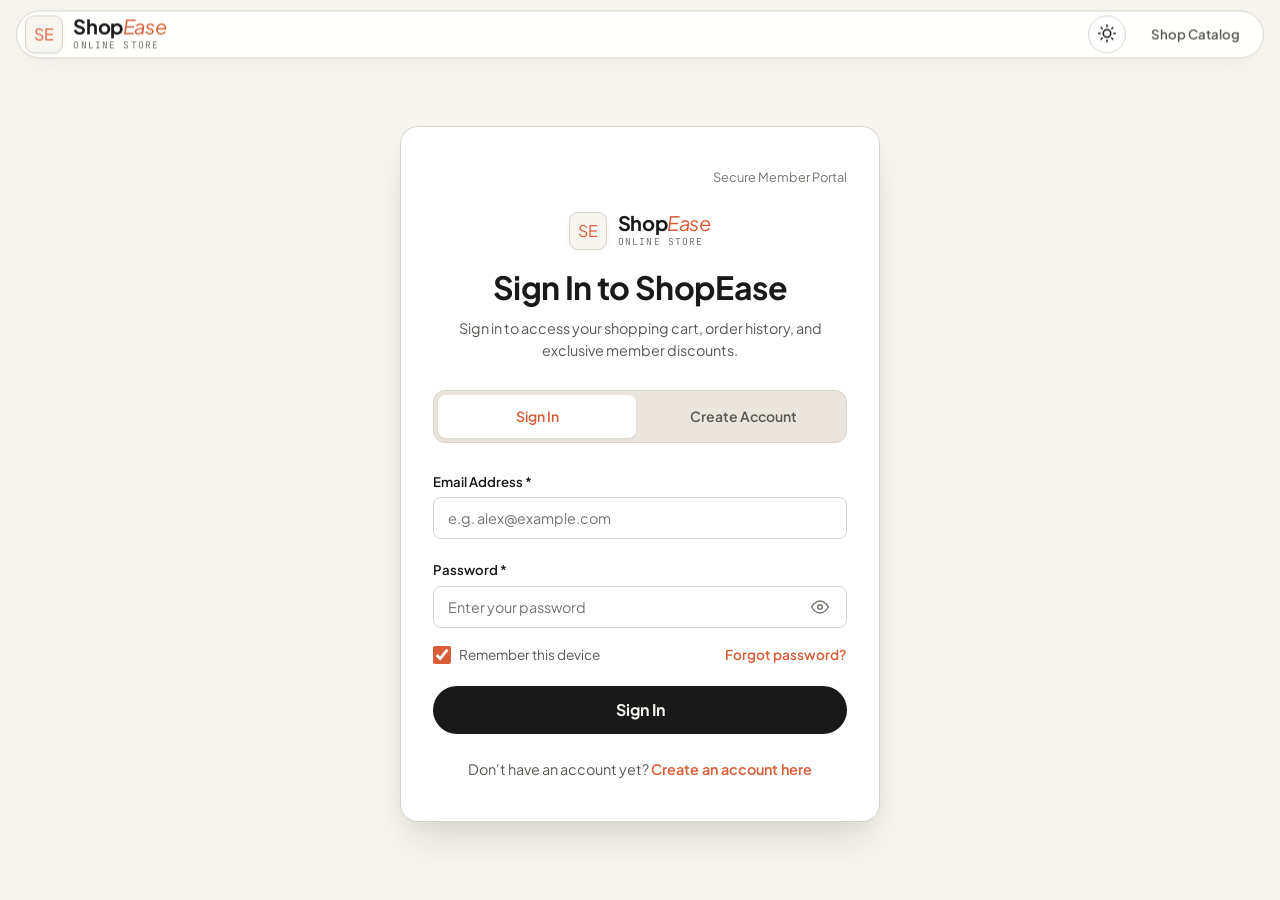
==== commit 68e8e261: "Changed UI" ====
--- a/admin-dashboard.html
+++ b/admin-dashboard.html
@@ -1,19 +1,28 @@
 <!DOCTYPE html>
 <html lang="en" data-theme="light" data-font-size="normal">
+
 <head>
   <meta charset="UTF-8" />
   <meta name="viewport" content="width=device-width, initial-scale=1.0" />
-  <meta name="description" content="ShopEase Admin Dashboard - Complete store management for products, stock, customer orders, users, and promotions." />
+  <meta name="description"
+    content="ShopEase Admin Dashboard - Clean, simple, and intuitive store management for products, categories, orders, inventory, and sales reports." />
   <title>Admin Dashboard | ShopEase</title>
 
   <!-- Google Fonts: Plus Jakarta Sans + Inter + JetBrains Mono -->
   <link rel="preconnect" href="https://fonts.googleapis.com" />
   <link rel="preconnect" href="https://fonts.gstatic.com" crossorigin />
-  <link href="https://fonts.googleapis.com/css2?family=Inter:ital,wght@0,300..900;1,300..900&family=Plus+Jakarta+Sans:ital,wght@0,300..900;1,300..900&family=JetBrains+Mono:wght@400;500;600;700&display=swap" rel="stylesheet" />
+  <link
+    href="https://fonts.googleapis.com/css2?family=Inter:ital,wght@0,300..900;1,300..900&family=Plus+Jakarta+Sans:ital,wght@0,300..900;1,300..900&family=JetBrains+Mono:wght@400;500;600;700&display=swap"
+    rel="stylesheet" />
+
+  <!-- Favicon -->
+  <link rel="icon" type="image/svg+xml" href="logo.svg" />
+  <link rel="alternate icon" type="image/jpeg" href="logo.jpg" />
 
   <!-- Main Stylesheet -->
   <link rel="stylesheet" href="styles.css" />
 </head>
+
 <body>
   <!-- Skip Link -->
   <a href="#admin-main" class="skip-link">Skip to Admin Dashboard Content</a>
@@ -21,43 +30,81 @@
   <!-- ARIA Live Announcer -->
   <div id="live-announcer" class="sr-only" aria-live="polite" aria-atomic="true"></div>
 
-  <!-- Header -->
-  <header class="site-header" role="banner" style="position: sticky; top: 0; z-index: 100;">
-    <div class="header-island" style="max-width: 100%; border-radius: 0; border-top: none; border-left: none; border-right: none;">
+  <!-- SECTION A: UNIFIED SINGLE FLOATING ISLAND HEADER & NAVBAR -->
+  <header class="site-header" role="banner" id="site-header">
+    <div class="header-island admin-header-island">
       <nav class="main-nav" aria-label="Admin Console Navigation">
-        <div class="header-container" style="padding: 0.25rem 1rem; width: 100%; max-width: 100%;">
-          <!-- Brand Logo with Admin Badge -->
-          <div style="display: flex; align-items: center; gap: 0.75rem;">
-            <a href="index.html" class="brand-logo" aria-label="ShopEase Storefront">
-              <span class="brand-monogram" aria-hidden="true">SE</span>
+        <div class="header-container admin-unified-container">
+          <!-- Left: Brand Logo -->
+          <div class="admin-brand-group">
+            <a href="customer-dashboard.html" class="brand-logo" aria-label="ShopEase Storefront">
+              <span class="brand-monogram" aria-hidden="true"><img src="logo.png" alt="ShopEase" /></span>
               <div class="brand-text-group">
                 <span class="brand-title">Shop<span>Ease</span></span>
-                <span class="brand-sub">Curated Studio</span>
+                <span class="brand-sub">Admin Console</span>
               </div>
             </a>
-            <span style="font-size: 0.75rem; font-weight: 800; padding: 0.2rem 0.6rem; border-radius: var(--radius-full); background: linear-gradient(135deg, #1e40af, #3b82f6); color: #fff; text-transform: uppercase; letter-spacing: 0.05em; display: inline-flex; align-items: center; gap: 0.3rem;">
-              <span>🛡️</span> Admin Console
-            </span>
-          </div>
-
-          <!-- Right Controls -->
-          <div class="nav-right-section" style="gap: 0.75rem;">
-            <!-- Live Store Health -->
-            <div style="display: flex; align-items: center; gap: 0.4rem; font-size: 0.8rem; color: var(--color-text-secondary); background: var(--color-surface-subtle); padding: 0.3rem 0.75rem; border-radius: var(--radius-full); border: 1px solid var(--color-border);" class="hide-mobile">
-              <span style="color: var(--color-success); font-size: 0.7rem;">●</span>
-              <span>Live Database Synchronized</span>
-            </div>
-
+          </div>
+
+          <!-- Center: Unified Module Navigation Tabs (Dashboard, Products, Categories, Orders, Inventory, Reports) -->
+          <ul class="admin-nav-tabs" role="tablist" aria-label="Admin Navigation Tabs">
+            <li>
+              <button type="button" class="admin-nav-btn active" data-tab="dashboard" role="tab" aria-selected="true">
+                <span aria-hidden="true">📊</span>
+                <span>Dashboard</span>
+              </button>
+            </li>
+            <li>
+              <button type="button" class="admin-nav-btn" data-tab="products" role="tab" aria-selected="false">
+                <span aria-hidden="true">📦</span>
+                <span>Products</span>
+                <span class="admin-nav-badge" id="badge-products-count">10</span>
+              </button>
+            </li>
+            <li>
+              <button type="button" class="admin-nav-btn" data-tab="categories" role="tab" aria-selected="false">
+                <span aria-hidden="true">🏷️</span>
+                <span>Categories</span>
+                <span class="admin-nav-badge" id="badge-categories-count">3</span>
+              </button>
+            </li>
+            <li>
+              <button type="button" class="admin-nav-btn" data-tab="orders" role="tab" aria-selected="false">
+                <span aria-hidden="true">🧾</span>
+                <span>Orders</span>
+                <span class="admin-nav-badge" id="badge-orders-count">4</span>
+              </button>
+            </li>
+            <li>
+              <button type="button" class="admin-nav-btn" data-tab="inventory" role="tab" aria-selected="false">
+                <span aria-hidden="true">📊</span>
+                <span>Inventory</span>
+                <span class="admin-nav-badge" id="badge-inventory-count">10</span>
+              </button>
+            </li>
+            <li>
+              <button type="button" class="admin-nav-btn" data-tab="reports" role="tab" aria-selected="false">
+                <span aria-hidden="true">📈</span>
+                <span>Reports</span>
+              </button>
+            </li>
+            <li>
+              <button type="button" class="admin-nav-btn" data-tab="users" role="tab" aria-selected="false">
+                <span aria-hidden="true">👥</span>
+                <span>Users</span>
+                <span class="admin-nav-badge" id="badge-users-count">4</span>
+              </button>
+            </li>
+          </ul>
+
+          <!-- Right: Theme Toggle & Logout -->
+          <div class="nav-right-section" style="gap: 0.65rem;">
             <!-- Theme Toggle -->
-            <button 
-              type="button" 
-              id="theme-toggle-btn" 
-              class="theme-toggle-btn" 
-              aria-label="Toggle color theme" 
-              title="Switch color theme"
-            >
+            <button type="button" id="theme-toggle-btn" class="theme-toggle-btn" aria-label="Toggle color theme"
+              title="Switch color theme">
               <span id="theme-icon" class="theme-icon" aria-hidden="true">
-                <svg width="18" height="18" viewBox="0 0 24 24" fill="none" stroke="currentColor" stroke-width="2" stroke-linecap="round" stroke-linejoin="round">
+                <svg width="18" height="18" viewBox="0 0 24 24" fill="none" stroke="currentColor" stroke-width="2"
+                  stroke-linecap="round" stroke-linejoin="round">
                   <circle cx="12" cy="12" r="5"></circle>
                   <line x1="12" y1="1" x2="12" y2="3"></line>
                   <line x1="12" y1="21" x2="12" y2="23"></line>
@@ -71,15 +118,10 @@
               </span>
             </button>
 
-            <!-- Navigation Actions -->
+            <!-- Logout Action -->
             <div class="nav-actions">
-              <a href="customer-dashboard.html" class="nav-btn nav-btn-ghost" title="Switch to Customer Dashboard">
-                <span>👤 Customer View</span>
-              </a>
-              <a href="index.html" class="nav-btn nav-btn-ghost" title="View Storefront">
-                <span>🛍️ Storefront</span>
-              </a>
-              <button type="button" id="admin-logout-btn" class="nav-btn nav-btn-danger" title="Sign Out">
+              <button type="button" id="admin-logout-btn" class="nav-btn nav-btn-primary" title="Sign Out"
+                style="height: 38px; padding: 0 1.25rem; font-weight: 600; font-size: 0.85rem; border-radius: var(--radius-full);">
                 <span>Logout</span>
               </button>
             </div>
@@ -89,190 +131,182 @@
     </div>
   </header>
 
-  <!-- Admin Layout: Sidebar + Main Content -->
+  <!-- Admin Main Workspace: Full Width Balanced Layout -->
   <div class="admin-layout">
-    <!-- Left Navigation Sidebar -->
-    <aside class="admin-sidebar" aria-label="Admin Navigation Tabs">
-      <div>
-        <div style="font-size: 0.75rem; font-weight: 700; text-transform: uppercase; color: var(--color-text-muted); margin-bottom: 0.75rem; padding-left: 0.5rem; letter-spacing: 0.05em;">
-          Console Modules
-        </div>
-        <ul class="admin-nav-list" role="tablist">
-          <li>
-            <button type="button" class="admin-nav-btn active" data-tab="overview" role="tab" aria-selected="true">
-              <span aria-hidden="true">📊</span>
-              <span>Overview</span>
-            </button>
-          </li>
-          <li>
-            <button type="button" class="admin-nav-btn" data-tab="products" role="tab" aria-selected="false">
-              <span aria-hidden="true">📦</span>
-              <span>Products & Stock</span>
-              <span class="admin-nav-badge" id="badge-products-count">10</span>
-            </button>
-          </li>
-          <li>
-            <button type="button" class="admin-nav-btn" data-tab="orders" role="tab" aria-selected="false">
-              <span aria-hidden="true">🧾</span>
-              <span>Orders Management</span>
-              <span class="admin-nav-badge" id="badge-orders-count">0</span>
-            </button>
-          </li>
-          <li>
-            <button type="button" class="admin-nav-btn" data-tab="customers" role="tab" aria-selected="false">
-              <span aria-hidden="true">👥</span>
-              <span>Customer Directory</span>
-              <span class="admin-nav-badge" id="badge-customers-count">3</span>
-            </button>
-          </li>
-          <li>
-            <button type="button" class="admin-nav-btn" data-tab="vouchers" role="tab" aria-selected="false">
-              <span aria-hidden="true">🏷️</span>
-              <span>Discounts & Deals</span>
-              <span class="admin-nav-badge">3</span>
-            </button>
-          </li>
-          <li>
-            <button type="button" class="admin-nav-btn" data-tab="system" role="tab" aria-selected="false">
-              <span aria-hidden="true">⚙️</span>
-              <span>System & Data</span>
-            </button>
-          </li>
-        </ul>
-      </div>
-
-      <!-- Quick Switch Account Card in Sidebar Bottom -->
-      <div style="padding: 1rem 0.75rem; background: var(--color-surface-subtle); border: 1px solid var(--color-border); border-radius: var(--radius-md); font-size: 0.8rem;">
-        <div style="font-weight: 700; margin-bottom: 0.35rem; color: var(--color-text-primary);">⚡ Quick Switch Profile</div>
-        <div style="color: var(--color-text-muted); font-size: 0.75rem; margin-bottom: 0.6rem;">Jump directly between user roles:</div>
-        <div style="display: flex; flex-direction: column; gap: 0.35rem;">
-          <button type="button" class="btn btn-secondary" style="font-size: 0.75rem; padding: 0.25rem 0.5rem; justify-content: flex-start;" onclick="window.adminSwitchUser('alex@example.com')">
-            👤 Alex Morgan (Customer)
-          </button>
-          <button type="button" class="btn btn-secondary" style="font-size: 0.75rem; padding: 0.25rem 0.5rem; justify-content: flex-start;" onclick="window.adminSwitchUser('sarah@example.com')">
-            ⭐ Sarah Jenkins (VIP)
-          </button>
-        </div>
-      </div>
-    </aside>
 
     <!-- Main Workspace Content -->
     <main id="admin-main" class="admin-content" role="main">
-      
+
       <!-- =========================================================================
-           TAB 1: OVERVIEW & ANALYTICS
+           TAB 1: DASHBOARD OVERVIEW
+           - Total Products: 10
+           - Total Categories: 3
+           - Total Orders
+           - Total Sales
+           - Pending / Completed Orders
+           - Low-stock products
            ========================================================================= -->
-      <section id="panel-overview" class="admin-panel active" aria-label="Executive Overview">
+      <section id="panel-dashboard" class="admin-panel active" aria-label="Dashboard Overview">
+        <div class="admin-header-bar" style="margin-bottom: 2rem;">
+          <div>
+            <h1 class="admin-page-title" style="font-size: 2.2rem; line-height: 1.15;">Dashboard <em
+                style="font-style: italic; color: var(--color-brand-primary);">Overview</em></h1>
+            <p class="admin-page-subtitle" style="font-size: 0.95rem; margin-top: 0.35rem;">Quick summary of store
+              products, orders, sales revenue, and stock health.</p>
+          </div>
+          <div style="display: flex; gap: 0.65rem; flex-wrap: wrap; align-items: center;">
+            <button type="button" class="btn btn-primary"
+              style="border-radius: var(--radius-full); padding: 0.6rem 1.35rem; font-size: 0.85rem; font-weight: 600;"
+              onclick="window.adminOpenAddProductModal()">
+              <span>+ Add / Replace Product</span>
+            </button>
+            <button type="button" class="btn btn-secondary"
+              style="border-radius: var(--radius-full); padding: 0.6rem 1.15rem; font-size: 0.85rem; font-weight: 600;"
+              onclick="window.adminRestockAll()">
+              <span>🔄 Restock All</span>
+            </button>
+          </div>
+        </div>
+
+        <!-- 6 Simple KPI Cards -->
+        <div class="dashboard-kpi-grid" style="margin-bottom: 2rem;">
+          <!-- 1. Total Products -->
+          <div class="dashboard-kpi-card">
+            <div class="dashboard-kpi-icon" aria-hidden="true"
+              style="background: rgba(37, 99, 235, 0.15); color: var(--color-brand-primary);">📦</div>
+            <div>
+              <div class="dashboard-kpi-val" id="kpi-total-products">10</div>
+              <div class="dashboard-kpi-label">Total Products</div>
+            </div>
+          </div>
+
+          <!-- 2. Total Categories -->
+          <div class="dashboard-kpi-card">
+            <div class="dashboard-kpi-icon" aria-hidden="true"
+              style="background: rgba(139, 92, 246, 0.15); color: #8b5cf6;">🏷️</div>
+            <div>
+              <div class="dashboard-kpi-val" id="kpi-total-categories">3</div>
+              <div class="dashboard-kpi-label">Categories (Food, Clothes, Tech)</div>
+            </div>
+          </div>
+
+          <!-- 3. Total Orders -->
+          <div class="dashboard-kpi-card">
+            <div class="dashboard-kpi-icon" aria-hidden="true"
+              style="background: rgba(16, 185, 129, 0.15); color: var(--color-success);">🧾</div>
+            <div>
+              <div class="dashboard-kpi-val" id="kpi-total-orders">0</div>
+              <div class="dashboard-kpi-label">Total Customer Orders</div>
+            </div>
+          </div>
+
+          <!-- 4. Total Sales -->
+          <div class="dashboard-kpi-card">
+            <div class="dashboard-kpi-icon" aria-hidden="true"
+              style="background: rgba(16, 185, 129, 0.15); color: var(--color-success);">💰</div>
+            <div>
+              <div class="dashboard-kpi-val" id="kpi-total-sales">Rs. 0.00</div>
+              <div class="dashboard-kpi-label">Total Sales Revenue</div>
+            </div>
+          </div>
+
+          <!-- 5. Pending / Completed Orders -->
+          <div class="dashboard-kpi-card">
+            <div class="dashboard-kpi-icon" aria-hidden="true"
+              style="background: rgba(59, 130, 246, 0.15); color: #3b82f6;">⏱️</div>
+            <div>
+              <div class="dashboard-kpi-val" id="kpi-order-status-split">0 / 0</div>
+              <div class="dashboard-kpi-label">Pending / Completed Orders</div>
+            </div>
+          </div>
+
+          <!-- 6. Low-stock Products -->
+          <div class="dashboard-kpi-card">
+            <div class="dashboard-kpi-icon" aria-hidden="true"
+              style="background: rgba(245, 158, 11, 0.15); color: var(--color-warning);">⚠️</div>
+            <div>
+              <div class="dashboard-kpi-val" id="kpi-low-stock-count" style="color: var(--color-warning);">0</div>
+              <div class="dashboard-kpi-label">Low Stock Items (≤10 units)</div>
+            </div>
+          </div>
+        </div>
+
+        <!-- 1. Recent Orders Card (Full Width) -->
+        <div class="admin-table-card" style="margin-bottom: 2rem;">
+          <div class="admin-table-toolbar">
+            <strong style="color: var(--color-text-primary); font-size: 0.95rem;">📦 Recent Customer Orders</strong>
+            <button type="button" class="btn btn-secondary" style="font-size: 0.75rem; padding: 0.25rem 0.6rem;"
+              onclick="window.adminSwitchTab('orders')">
+              View All Orders →
+            </button>
+          </div>
+          <div class="admin-table-responsive">
+            <table class="admin-table">
+              <thead>
+                <tr>
+                  <th style="min-width: 140px;">Order ID</th>
+                  <th>Customer Details</th>
+                  <th>Total Amount</th>
+                  <th>Order Status</th>
+                  <th style="text-align: right; min-width: 100px;">Invoice</th>
+                </tr>
+              </thead>
+              <tbody id="overview-orders-tbody">
+                <!-- Populated by JS -->
+              </tbody>
+            </table>
+          </div>
+        </div>
+
+        <!-- 2. Low Stock Alert Card (Positioned Underneath Recent Orders) -->
+        <div class="admin-table-card" style="margin-bottom: 2rem;">
+          <div class="admin-table-toolbar">
+            <strong style="color: var(--color-text-primary); font-size: 0.95rem;">📊 Low Stock Alert (Products Needing
+              Attention)</strong>
+            <button type="button" class="btn btn-secondary" style="font-size: 0.75rem; padding: 0.25rem 0.6rem;"
+              onclick="window.adminSwitchTab('inventory')">
+              Manage Full Inventory →
+            </button>
+          </div>
+          <div class="admin-table-responsive">
+            <table class="admin-table">
+              <thead>
+                <tr>
+                  <th style="min-width: 220px;">Product Name &amp; Code</th>
+                  <th>Category</th>
+                  <th>Stock Remaining</th>
+                  <th>Status</th>
+                  <th style="text-align: right; min-width: 110px;">Quick Restock</th>
+                </tr>
+              </thead>
+              <tbody id="overview-stock-tbody">
+                <!-- Populated by JS -->
+              </tbody>
+            </table>
+          </div>
+        </div>
+      </section>
+
+      <!-- =========================================================================
+           TAB 2: PRODUCT MANAGEMENT
+           - Products 10 table
+           - Add Product
+           - Edit Product
+           - Delete Product
+           - Update price & stock
+           - Image & description edit
+           - 10-product limit guard
+           ========================================================================= -->
+      <section id="panel-products" class="admin-panel" aria-label="Product Management">
         <div class="admin-header-bar">
           <div>
-            <h1 class="admin-page-title">Executive Dashboard</h1>
-            <p class="admin-page-subtitle">Real-time metrics, order volume, live revenue, and store health.</p>
+            <h1 class="admin-page-title">Product Management</h1>
+            <p class="admin-page-subtitle">View all 10 products, edit prices, update stock quantities, or modify
+              details.</p>
           </div>
           <div style="display: flex; gap: 0.5rem; flex-wrap: wrap;">
             <button type="button" class="btn btn-primary" onclick="window.adminOpenAddProductModal()">
-              <span>+ Add Product</span>
-            </button>
-            <button type="button" class="btn btn-secondary" onclick="window.adminSimulateOrder()">
-              <span>⚡ Generate Test Order</span>
-            </button>
-            <button type="button" class="btn btn-secondary" onclick="window.adminRestockAll()">
-              <span>🔄 Restock All</span>
-            </button>
-          </div>
-        </div>
-
-        <!-- 4 Vibrant KPI Metric Cards -->
-        <div class="dashboard-kpi-grid" style="margin-bottom: 2rem;">
-          <div class="dashboard-kpi-card">
-            <div class="dashboard-kpi-icon" aria-hidden="true" style="background: rgba(37, 99, 235, 0.15); color: var(--color-brand-primary);">💰</div>
-            <div>
-              <div class="dashboard-kpi-val" id="kpi-total-revenue">Rs. 0.00</div>
-              <div class="dashboard-kpi-label">Total Realized Revenue</div>
-            </div>
-          </div>
-
-          <div class="dashboard-kpi-card">
-            <div class="dashboard-kpi-icon" aria-hidden="true" style="background: rgba(16, 185, 129, 0.15); color: var(--color-success);">📦</div>
-            <div>
-              <div class="dashboard-kpi-val" id="kpi-total-orders">0</div>
-              <div class="dashboard-kpi-label">Completed Orders Logged</div>
-            </div>
-          </div>
-
-          <div class="dashboard-kpi-card">
-            <div class="dashboard-kpi-icon" aria-hidden="true" style="background: rgba(139, 92, 246, 0.15); color: #8b5cf6;">👥</div>
-            <div>
-              <div class="dashboard-kpi-val" id="kpi-total-customers">3</div>
-              <div class="dashboard-kpi-label">Registered Customers</div>
-            </div>
-          </div>
-
-          <div class="dashboard-kpi-card">
-            <div class="dashboard-kpi-icon" aria-hidden="true" style="background: rgba(245, 158, 11, 0.15); color: var(--color-warning);">⚠️</div>
-            <div>
-              <div class="dashboard-kpi-val" id="kpi-low-stock-count" style="color: var(--color-warning);">0</div>
-              <div class="dashboard-kpi-label">Low Stock Items (≤10 units)</div>
-            </div>
-          </div>
-        </div>
-
-        <!-- Overview Two-Column Grid -->
-        <div style="display: grid; grid-template-columns: repeat(auto-fit, minmax(400px, 1fr)); gap: 1.5rem; margin-bottom: 2rem;">
-          <!-- Recent Orders Card -->
-          <div class="admin-table-card" style="margin-bottom: 0;">
-            <div class="admin-table-toolbar">
-              <strong style="color: var(--color-text-primary); font-size: 0.95rem;">📦 Recent Orders Feed</strong>
-              <button type="button" class="btn btn-secondary" style="font-size: 0.75rem; padding: 0.25rem 0.6rem;" onclick="window.adminSwitchTab('orders')">
-                View All Orders →
-              </button>
-            </div>
-            <div class="admin-table-responsive">
-              <table class="admin-table">
-                <thead>
-                  <tr>
-                    <th>Order ID</th>
-                    <th>Customer</th>
-                    <th>Amount</th>
-                    <th>Status</th>
-                  </tr>
-                </thead>
-                <tbody id="overview-orders-tbody">
-                  <!-- Populated by JS -->
-                </tbody>
-              </table>
-            </div>
-          </div>
-
-          <!-- Inventory Health Card -->
-          <div class="admin-table-card" style="margin-bottom: 0;">
-            <div class="admin-table-toolbar">
-              <strong style="color: var(--color-text-primary); font-size: 0.95rem;">📊 Inventory Stock Health</strong>
-              <button type="button" class="btn btn-secondary" style="font-size: 0.75rem; padding: 0.25rem 0.6rem;" onclick="window.adminSwitchTab('products')">
-                Manage Stock →
-              </button>
-            </div>
-            <div style="padding: 1rem 1.25rem;" id="overview-stock-health-container">
-              <!-- Populated by JS -->
-            </div>
-          </div>
-        </div>
-      </section>
-
-      <!-- =========================================================================
-           TAB 2: PRODUCTS & INVENTORY MANAGEMENT
-           ========================================================================= -->
-      <section id="panel-products" class="admin-panel" aria-label="Inventory Management">
-        <div class="admin-header-bar">
-          <div>
-            <h1 class="admin-page-title">Product Catalog & Inventory</h1>
-            <p class="admin-page-subtitle">Track real-time stock levels, update pricing, and adjust product inventory.</p>
-          </div>
-          <div style="display: flex; gap: 0.5rem; flex-wrap: wrap;">
-            <button type="button" class="btn btn-secondary" onclick="window.adminRestockAll()">
-              <span>🔄 Reset All Stock to Defaults</span>
-            </button>
-            <button type="button" class="btn btn-primary" onclick="window.adminOpenAddProductModal()">
-              <span>+ Add New Product</span>
+              <span>+ Add / Replace Product</span>
             </button>
           </div>
         </div>
@@ -281,43 +315,39 @@
           <!-- Filter Toolbar -->
           <div class="admin-table-toolbar">
             <div style="display: flex; align-items: center; gap: 0.75rem; flex-wrap: wrap; flex: 1;">
-              <!-- Search -->
-              <input 
-                type="search" 
-                id="filter-products-search" 
-                class="form-input" 
-                placeholder="🔍 Search by product name..." 
-                style="max-width: 260px; height: 38px; font-size: 0.85rem;" 
-              />
-              <!-- Category Filter -->
-              <select id="filter-products-category" class="form-input" style="max-width: 160px; height: 38px; font-size: 0.85rem;">
+              <input type="search" id="filter-products-search" class="form-input"
+                placeholder="🔍 Search products by name or code..."
+                style="max-width: 280px; height: 38px; font-size: 0.85rem;" />
+              <select id="filter-products-category" class="form-input"
+                style="max-width: 170px; height: 38px; font-size: 0.85rem;">
                 <option value="ALL">All Categories</option>
-                <option value="Food">Food</option>
-                <option value="Clothing">Clothing</option>
-                <option value="Electronics">Electronics</option>
+                <option value="Food">Food &amp; Gourmet</option>
+                <option value="Clothing">Clothing &amp; Apparel</option>
+                <option value="Electronics">Electronics &amp; Tech</option>
               </select>
-              <!-- Stock Status Filter -->
-              <select id="filter-products-stock" class="form-input" style="max-width: 160px; height: 38px; font-size: 0.85rem;">
+              <select id="filter-products-stock" class="form-input"
+                style="max-width: 170px; height: 38px; font-size: 0.85rem;">
                 <option value="ALL">All Stock Levels</option>
-                <option value="LOW">Low Stock (≤ 10)</option>
+                <option value="IN">In Stock (>10)</option>
+                <option value="LOW">Low Stock (≤10)</option>
                 <option value="OUT">Out of Stock (0)</option>
-                <option value="IN">Healthy Stock (> 10)</option>
               </select>
             </div>
-            <span style="font-size: 0.8rem; color: var(--color-text-muted);" id="products-table-count">10 Products</span>
-          </div>
-
-          <!-- Products Table -->
+            <span style="font-size: 0.85rem; font-weight: 600; color: var(--color-text-muted);"
+              id="products-table-count">10 Products</span>
+          </div>
+
+          <!-- Clean Products Table -->
           <div class="admin-table-responsive">
             <table class="admin-table">
               <thead>
                 <tr>
-                  <th>Product</th>
+                  <th style="min-width: 220px;">Product Name &amp; ID</th>
                   <th>Category</th>
                   <th>Unit Price</th>
-                  <th>Stock Available</th>
-                  <th>Stock Adjuster</th>
-                  <th>Actions</th>
+                  <th>Stock Quantity</th>
+                  <th>Stock Status</th>
+                  <th style="text-align: right; min-width: 140px;">Actions</th>
                 </tr>
               </thead>
               <tbody id="products-tbody">
@@ -329,17 +359,85 @@
       </section>
 
       <!-- =========================================================================
-           TAB 3: ORDERS MANAGEMENT
+           TAB 3: CATEGORY MANAGEMENT
+           - Categories 3 display
+           - Products per category
+           - Edit category name
+           - Product count per category
+           - 3 category limit guard
            ========================================================================= -->
-      <section id="panel-orders" class="admin-panel" aria-label="Orders Management">
+      <section id="panel-categories" class="admin-panel" aria-label="Category Management">
         <div class="admin-header-bar">
           <div>
-            <h1 class="admin-page-title">Customer Orders Management</h1>
-            <p class="admin-page-subtitle">Track orders, update fulfillment lifecycle status, view invoices, and manage receipts.</p>
+            <h1 class="admin-page-title">Category Management</h1>
+            <p class="admin-page-subtitle">The store contains exactly 3 categories: Food &amp; Gourmet, Clothing &amp;
+              Apparel, and Electronics &amp; Tech.</p>
+          </div>
+        </div>
+
+        <!-- 3 Category Cards Grid -->
+        <div
+          style="display: grid; grid-template-columns: repeat(auto-fit, minmax(300px, 1fr)); gap: 1.25rem; margin-bottom: 2rem;"
+          id="categories-cards-grid">
+          <!-- Populated by JS -->
+        </div>
+
+        <!-- Clean Unified Category Products Table -->
+        <div class="admin-table-card">
+          <div class="admin-table-toolbar">
+            <div style="display: flex; align-items: center; gap: 0.75rem; flex-wrap: wrap;">
+              <strong style="color: var(--color-text-primary); font-size: 0.95rem;">📦 Products Grouped by
+                Department</strong>
+              <select id="filter-category-table-select" class="form-input"
+                style="height: 34px; font-size: 0.8rem; width: auto;"
+                onchange="window.adminFilterCategoryTable(this.value)">
+                <option value="ALL">Show All Categories (10)</option>
+                <option value="Food">Food &amp; Gourmet (3)</option>
+                <option value="Clothing">Clothing &amp; Apparel (3)</option>
+                <option value="Electronics">Electronics &amp; Tech (4)</option>
+              </select>
+            </div>
+            <span style="font-size: 0.8rem; color: var(--color-text-muted);">Click Edit to update any product</span>
+          </div>
+          <div class="admin-table-responsive">
+            <table class="admin-table">
+              <thead>
+                <tr>
+                  <th>Product</th>
+                  <th>Department</th>
+                  <th>Price</th>
+                  <th>Available Stock</th>
+                  <th>Status</th>
+                  <th style="text-align: right;">Action</th>
+                </tr>
+              </thead>
+              <tbody id="category-products-tbody">
+                <!-- Populated by JS -->
+              </tbody>
+            </table>
+          </div>
+        </div>
+      </section>
+
+      <!-- =========================================================================
+           TAB 4: ORDER MANAGEMENT
+           - All customer orders
+           - Order ID and date
+           - Ordered items and quantities
+           - Order total
+           - Payment status
+           - Order status update (Pending, Confirmed, Completed, Cancelled)
+           ========================================================================= -->
+      <section id="panel-orders" class="admin-panel" aria-label="Order Management">
+        <div class="admin-header-bar">
+          <div>
+            <h1 class="admin-page-title">Order Management</h1>
+            <p class="admin-page-subtitle">View all customer orders, update order status, and view printable invoices.
+            </p>
           </div>
           <div style="display: flex; gap: 0.5rem; flex-wrap: wrap;">
             <button type="button" class="btn btn-secondary" onclick="window.adminSeedSampleOrders()">
-              <span>⚡ Seed 3 Sample Orders</span>
+              <span>⚡ Add Sample Orders</span>
             </button>
             <button type="button" class="btn btn-primary" onclick="window.adminSimulateOrder()">
               <span>+ Simulate Test Order</span>
@@ -348,37 +446,39 @@
         </div>
 
         <div class="admin-table-card">
+          <!-- Simple Order Search and Status Filter Toolbar -->
           <div class="admin-table-toolbar">
             <div style="display: flex; align-items: center; gap: 0.75rem; flex-wrap: wrap; flex: 1;">
-              <input 
-                type="search" 
-                id="filter-orders-search" 
-                class="form-input" 
-                placeholder="🔍 Search by Order ID, customer, or email..." 
-                style="max-width: 320px; height: 38px; font-size: 0.85rem;" 
-              />
-              <select id="filter-orders-status" class="form-input" style="max-width: 200px; height: 38px; font-size: 0.85rem;">
-                <option value="ALL">All Statuses</option>
-                <option value="Confirmed">Confirmed</option>
-                <option value="Processing">Processing</option>
-                <option value="Dispatched">Dispatched / Shipped</option>
-                <option value="Delivered">Delivered</option>
+              <input type="search" id="filter-orders-search" class="form-input"
+                placeholder="🔍 Search by Order ID (e.g. SE-...) or Customer name..."
+                style="max-width: 320px; height: 38px; font-size: 0.85rem;" />
+              <select id="filter-orders-status" class="form-input"
+                style="max-width: 190px; height: 38px; font-size: 0.85rem;">
+                <option value="ALL">All Order Statuses</option>
+                <option value="Pending">⏳ Pending</option>
+                <option value="Confirmed">● Confirmed</option>
+                <option value="Processing">⚙️ Processing</option>
+                <option value="Completed">✅ Completed</option>
+                <option value="Cancelled">❌ Cancelled</option>
               </select>
             </div>
-            <span style="font-size: 0.8rem; color: var(--color-text-muted);" id="orders-table-count">0 Orders</span>
-          </div>
-
+            <span style="font-size: 0.85rem; font-weight: 600; color: var(--color-text-muted);"
+              id="orders-table-count">0 Orders</span>
+          </div>
+
+          <!-- Clean Orders Table -->
           <div class="admin-table-responsive">
             <table class="admin-table">
               <thead>
                 <tr>
                   <th>Order ID</th>
-                  <th>Date & Time</th>
-                  <th>Customer Info</th>
-                  <th>Items Purchased</th>
-                  <th>Grand Total</th>
-                  <th>Fulfillment Status</th>
-                  <th>Actions</th>
+                  <th>Order Date</th>
+                  <th>Customer</th>
+                  <th>Items Ordered</th>
+                  <th>Total Amount</th>
+                  <th>Payment</th>
+                  <th>Order Status</th>
+                  <th style="text-align: right; min-width: 140px;">Actions</th>
                 </tr>
               </thead>
               <tbody id="orders-tbody">
@@ -390,53 +490,65 @@
       </section>
 
       <!-- =========================================================================
-           TAB 4: CUSTOMER DIRECTORY & ROLES
+           TAB 5: INVENTORY / STOCK MANAGEMENT
+           - Available stock quantity
+           - Stock update
+           - Low-stock warning
+           - Out-of-stock status
+           - Out-of-stock cart protection
            ========================================================================= -->
-      <section id="panel-customers" class="admin-panel" aria-label="Customer Directory">
+      <section id="panel-inventory" class="admin-panel" aria-label="Inventory & Stock Management">
         <div class="admin-header-bar">
           <div>
-            <h1 class="admin-page-title">Registered Customer Directory</h1>
-            <p class="admin-page-subtitle">Manage customer profiles, assign membership roles, and inspect user accounts.</p>
-          </div>
-          <button type="button" class="btn btn-primary" onclick="window.adminOpenAddUserModal()">
-            <span>+ Add New User</span>
+            <h1 class="admin-page-title">Inventory &amp; Stock Management</h1>
+            <p class="admin-page-subtitle">Track available stock levels, update product quantities, and manage low-stock
+              warnings.</p>
+          </div>
+          <button type="button" class="btn btn-secondary" onclick="window.adminRestockAll()">
+            <span>🔄 Reset All Stock to Factory Defaults</span>
           </button>
         </div>
 
+        <!-- Automatic Cart Protection Note -->
+        <div
+          style="background: var(--color-surface-subtle); border: 1px solid var(--color-border); border-left: 4px solid var(--color-brand-primary); border-radius: var(--radius-md); padding: 0.85rem 1.25rem; margin-bottom: 1.5rem; font-size: 0.85rem; line-height: 1.5;">
+          <strong>🛡️ Out-of-Stock Protection Active:</strong> When any product stock reaches <code>0 units</code>,
+          customers cannot add it to their cart. The storefront button is automatically disabled.
+        </div>
+
         <div class="admin-table-card">
+          <!-- Toolbar with search and filter -->
           <div class="admin-table-toolbar">
             <div style="display: flex; align-items: center; gap: 0.75rem; flex-wrap: wrap; flex: 1;">
-              <input 
-                type="search" 
-                id="filter-customers-search" 
-                class="form-input" 
-                placeholder="🔍 Search customers by name or email..." 
-                style="max-width: 320px; height: 38px; font-size: 0.85rem;" 
-              />
-              <select id="filter-customers-role" class="form-input" style="max-width: 180px; height: 38px; font-size: 0.85rem;">
-                <option value="ALL">All Roles</option>
-                <option value="Customer">Customer</option>
-                <option value="VIP Member">VIP Member</option>
-                <option value="Admin">Administrator</option>
+              <input type="search" id="filter-inventory-search" class="form-input"
+                placeholder="🔍 Search inventory by product name..."
+                style="max-width: 280px; height: 38px; font-size: 0.85rem;" />
+              <select id="filter-inventory-stock" class="form-input"
+                style="max-width: 180px; height: 38px; font-size: 0.85rem;">
+                <option value="ALL">All Stock Levels</option>
+                <option value="IN">In Stock (>10)</option>
+                <option value="LOW">Low Stock Warning (≤10)</option>
+                <option value="OUT">Out of Stock (0)</option>
               </select>
             </div>
-            <span style="font-size: 0.8rem; color: var(--color-text-muted);" id="customers-table-count">3 Users</span>
-          </div>
-
+            <span style="font-size: 0.85rem; font-weight: 600; color: var(--color-text-muted);"
+              id="inventory-table-count">10 Products Tracked</span>
+          </div>
+
+          <!-- Clean Inventory Table -->
           <div class="admin-table-responsive">
             <table class="admin-table">
               <thead>
                 <tr>
-                  <th>User Profile</th>
-                  <th>Email & Phone</th>
-                  <th>Delivery Address</th>
-                  <th>Account Role</th>
-                  <th>Joined Date</th>
-                  <th>Actions</th>
+                  <th>Product Name &amp; ID</th>
+                  <th>Category</th>
+                  <th>Available Stock</th>
+                  <th>Stock Status</th>
+                  <th style="min-width: 180px;">Quick Stock Update</th>
                 </tr>
               </thead>
-              <tbody id="customers-tbody">
-                <!-- Rendered by JS -->
+              <tbody id="inventory-tbody">
+                <!-- Populated by JS -->
               </tbody>
             </table>
           </div>
@@ -444,79 +556,190 @@
       </section>
 
       <!-- =========================================================================
-           TAB 5: VOUCHERS & PROMOTIONS
+           TAB 6: SALES & REPORTS
+           - Total orders
+           - Total sales amount
+           - Most popular products
+           - Category-wise sales
+           - Completed and pending payments
            ========================================================================= -->
-      <section id="panel-vouchers" class="admin-panel" aria-label="Vouchers and Deals">
+      <section id="panel-reports" class="admin-panel" aria-label="Sales & Reports">
         <div class="admin-header-bar">
           <div>
-            <h1 class="admin-page-title">Discount Vouchers & Promotions</h1>
-            <p class="admin-page-subtitle">Configure promotional codes, percentage discounts, and free shipping incentives.</p>
-          </div>
-        </div>
-
-        <div style="display: grid; grid-template-columns: repeat(auto-fill, minmax(320px, 1fr)); gap: 1.25rem;" id="vouchers-grid">
-          <!-- Rendered by JS -->
+            <h1 class="admin-page-title">Sales &amp; Store Reports</h1>
+            <p class="admin-page-subtitle">Automatic sales analytics calculated in JavaScript directly from customer
+              orders.</p>
+          </div>
+          <button type="button" class="btn btn-secondary" onclick="window.print()">
+            <span>🖨️ Print Sales Report</span>
+          </button>
+        </div>
+
+        <!-- Sales KPI Summary Cards -->
+        <div class="dashboard-kpi-grid" style="margin-bottom: 2rem;">
+          <div class="dashboard-kpi-card">
+            <div class="dashboard-kpi-icon" aria-hidden="true"
+              style="background: rgba(16, 185, 129, 0.15); color: var(--color-success);">💰</div>
+            <div>
+              <div class="dashboard-kpi-val" id="rep-total-sales">Rs. 0.00</div>
+              <div class="dashboard-kpi-label">Total Sales Revenue</div>
+            </div>
+          </div>
+          <div class="dashboard-kpi-card">
+            <div class="dashboard-kpi-icon" aria-hidden="true"
+              style="background: rgba(37, 99, 235, 0.15); color: var(--color-brand-primary);">🧾</div>
+            <div>
+              <div class="dashboard-kpi-val" id="rep-total-orders">0</div>
+              <div class="dashboard-kpi-label">Total Orders Placed</div>
+            </div>
+          </div>
+          <div class="dashboard-kpi-card">
+            <div class="dashboard-kpi-icon" aria-hidden="true"
+              style="background: rgba(139, 92, 246, 0.15); color: #8b5cf6;">📊</div>
+            <div>
+              <div class="dashboard-kpi-val" id="rep-avg-order">Rs. 0.00</div>
+              <div class="dashboard-kpi-label">Average Order Value</div>
+            </div>
+          </div>
+          <div class="dashboard-kpi-card">
+            <div class="dashboard-kpi-icon" aria-hidden="true"
+              style="background: rgba(245, 158, 11, 0.15); color: var(--color-warning);">💳</div>
+            <div>
+              <div class="dashboard-kpi-val" id="rep-payments-status">0 Paid / 0 Pending</div>
+              <div class="dashboard-kpi-label">Payment Breakdown</div>
+            </div>
+          </div>
+        </div>
+
+        <!-- 2 Side-by-Side Analytics Tables -->
+        <div
+          style="display: grid; grid-template-columns: repeat(auto-fit, minmax(400px, 1fr)); gap: 1.5rem; margin-bottom: 2rem;">
+          <!-- Most Popular Products Leaderboard -->
+          <div class="admin-table-card" style="margin-bottom: 0;">
+            <div class="admin-table-toolbar">
+              <strong style="color: var(--color-text-primary); font-size: 0.95rem;">🏆 Most Popular Products (By Units
+                Sold)</strong>
+            </div>
+            <div class="admin-table-responsive">
+              <table class="admin-table">
+                <thead>
+                  <tr>
+                    <th>Rank</th>
+                    <th>Product</th>
+                    <th>Units Sold</th>
+                    <th>Revenue</th>
+                  </tr>
+                </thead>
+                <tbody id="rep-popular-products-tbody">
+                  <!-- Populated by JS -->
+                </tbody>
+              </table>
+            </div>
+          </div>
+
+          <!-- Category-wise Sales Breakdown -->
+          <div class="admin-table-card" style="margin-bottom: 0;">
+            <div class="admin-table-toolbar">
+              <strong style="color: var(--color-text-primary); font-size: 0.95rem;">🏷️ Category-wise Sales
+                Distribution</strong>
+            </div>
+            <div style="padding: 1.25rem;" id="rep-category-sales-container">
+              <!-- Populated by JS -->
+            </div>
+          </div>
         </div>
       </section>
 
       <!-- =========================================================================
-           TAB 6: SYSTEM CONTROLS & BACKUP
+           TAB 7: USERS & CUSTOMERS DIRECTORY
+           - List all registered users
+           - User profile details: Name, Email, Phone, Address, Role, Joined Date
+           - Order stats: Order count, Total Spend
+           - Search & Filter by Role / Keyword
+           - View Detailed User Profile Modal
            ========================================================================= -->
-      <section id="panel-system" class="admin-panel" aria-label="System Maintenance">
+      <section id="panel-users" class="admin-panel" aria-label="Users and Customers Directory">
         <div class="admin-header-bar">
           <div>
-            <h1 class="admin-page-title">System & Storage Utilities</h1>
-            <p class="admin-page-subtitle">Database controls, sample data generators, export backups, and store reset.</p>
-          </div>
-        </div>
-
-        <div style="display: grid; grid-template-columns: repeat(auto-fit, minmax(320px, 1fr)); gap: 1.5rem;">
-          <!-- Seed Demo Orders -->
-          <div class="admin-table-card" style="padding: 1.5rem;">
-            <div style="font-size: 1.8rem; margin-bottom: 0.5rem;" aria-hidden="true">📦</div>
-            <h3 style="font-size: 1.15rem; margin-bottom: 0.4rem; color: var(--color-text-primary);">Seed Sample Orders</h3>
-            <p style="font-size: 0.85rem; color: var(--color-text-secondary); margin-bottom: 1.25rem; line-height: 1.5;">
-              Populate the store with 3 realistic historical orders across different categories to test fulfillment and view revenue charts.
-            </p>
-            <button type="button" class="btn btn-primary" onclick="window.adminSeedSampleOrders()">
-              Generate 3 Sample Orders
+            <h1 class="admin-page-title">Users &amp; Customers Directory</h1>
+            <p class="admin-page-subtitle">View and manage all registered store customers, administrators, contact details, and order activity.</p>
+          </div>
+          <div style="display:flex; gap:0.65rem; align-items:center;">
+            <button type="button" class="btn btn-secondary" onclick="window.adminRefreshUsers()">
+              <span>🔄 Refresh List</span>
             </button>
           </div>
-
-          <!-- Reset Inventory Stock -->
-          <div class="admin-table-card" style="padding: 1.5rem;">
-            <div style="font-size: 1.8rem; margin-bottom: 0.5rem;" aria-hidden="true">🔄</div>
-            <h3 style="font-size: 1.15rem; margin-bottom: 0.4rem; color: var(--color-text-primary);">Restock All Products</h3>
-            <p style="font-size: 0.85rem; color: var(--color-text-secondary); margin-bottom: 1.25rem; line-height: 1.5;">
-              Replenishes stock levels for all products back to their initial factory specifications (e.g., Sourdough: 25, Coffee: 40).
-            </p>
-            <button type="button" class="btn btn-secondary" onclick="window.adminRestockAll()">
-              Restock All Products
-            </button>
-          </div>
-
-          <!-- Export JSON -->
-          <div class="admin-table-card" style="padding: 1.5rem;">
-            <div style="font-size: 1.8rem; margin-bottom: 0.5rem;" aria-hidden="true">💾</div>
-            <h3 style="font-size: 1.15rem; margin-bottom: 0.4rem; color: var(--color-text-primary);">Export Store Backup</h3>
-            <p style="font-size: 0.85rem; color: var(--color-text-secondary); margin-bottom: 1.25rem; line-height: 1.5;">
-              Download a JSON snapshot of the current inventory, order records, customer database, and accessibility preferences.
-            </p>
-            <button type="button" class="btn btn-secondary" onclick="window.adminExportJSON()">
-              Download Backup JSON
-            </button>
-          </div>
-
-          <!-- Reset Entire Store -->
-          <div class="admin-table-card" style="padding: 1.5rem; border-color: rgba(239, 68, 68, 0.4);">
-            <div style="font-size: 1.8rem; margin-bottom: 0.5rem;" aria-hidden="true">⚠️</div>
-            <h3 style="font-size: 1.15rem; margin-bottom: 0.4rem; color: var(--color-danger);">Factory Data Reset</h3>
-            <p style="font-size: 0.85rem; color: var(--color-text-secondary); margin-bottom: 1.25rem; line-height: 1.5;">
-              Wipes all mock orders, clears the shopping basket and wishlist, and restores default accounts and product stock.
-            </p>
-            <button type="button" class="btn btn-secondary" style="color: var(--color-danger); border-color: var(--color-danger);" onclick="window.adminFactoryReset()">
-              Reset Store Data
-            </button>
+        </div>
+
+        <!-- Users Summary KPI Grid -->
+        <div class="dashboard-kpi-grid" style="margin-bottom: 2rem;">
+          <div class="dashboard-kpi-card">
+            <div class="dashboard-kpi-icon" aria-hidden="true" style="background: rgba(37, 99, 235, 0.15); color: var(--color-brand-primary);">👥</div>
+            <div>
+              <div class="dashboard-kpi-val" id="users-kpi-total">0</div>
+              <div class="dashboard-kpi-label">Total Registered Accounts</div>
+            </div>
+          </div>
+          <div class="dashboard-kpi-card">
+            <div class="dashboard-kpi-icon" aria-hidden="true" style="background: rgba(16, 185, 129, 0.15); color: var(--color-success);">🛍️</div>
+            <div>
+              <div class="dashboard-kpi-val" id="users-kpi-customers">0</div>
+              <div class="dashboard-kpi-label">Customer Accounts</div>
+            </div>
+          </div>
+          <div class="dashboard-kpi-card">
+            <div class="dashboard-kpi-icon" aria-hidden="true" style="background: rgba(216, 92, 54, 0.15); color: var(--color-brand-primary);">🛡️</div>
+            <div>
+              <div class="dashboard-kpi-val" id="users-kpi-admins">0</div>
+              <div class="dashboard-kpi-label">Store Administrators</div>
+            </div>
+          </div>
+          <div class="dashboard-kpi-card">
+            <div class="dashboard-kpi-icon" aria-hidden="true" style="background: rgba(139, 92, 246, 0.15); color: #8b5cf6;">📦</div>
+            <div>
+              <div class="dashboard-kpi-val" id="users-kpi-active-buyers">0</div>
+              <div class="dashboard-kpi-label">Buyers with Orders</div>
+            </div>
+          </div>
+        </div>
+
+        <!-- Users Table Card with Toolbar -->
+        <div class="admin-table-card">
+          <div class="admin-table-toolbar">
+            <div class="admin-table-filters" style="width: 100%; display: flex; gap: 0.75rem; flex-wrap: wrap; align-items: center; justify-content: space-between;">
+              <div style="display: flex; gap: 0.75rem; flex-wrap: wrap; align-items: center; flex: 1; max-width: 600px;">
+                <div class="search-input-wrapper" style="flex: 1; min-width: 220px;">
+                  <span class="search-icon" aria-hidden="true">🔍</span>
+                  <input type="search" id="filter-users-search" class="search-input" placeholder="Search by name, email, phone, city..." aria-label="Search users" />
+                </div>
+                <select id="filter-users-role" class="form-input" style="width: auto; height: 38px; padding: 0 1rem; border-radius: var(--radius-full); font-size: 0.85rem;" aria-label="Filter by role">
+                  <option value="ALL">All Roles</option>
+                  <option value="Customer">Customers</option>
+                  <option value="Admin">Administrators</option>
+                  <option value="VIP Member">VIP Members</option>
+                </select>
+              </div>
+              <span id="users-table-count" style="font-size: 0.85rem; font-weight: 600; color: var(--color-text-muted);">Showing 0 users</span>
+            </div>
+          </div>
+
+          <div class="admin-table-responsive">
+            <table class="admin-table">
+              <thead>
+                <tr>
+                  <th scope="col">User / Customer</th>
+                  <th scope="col">Email &amp; Phone</th>
+                  <th scope="col">Delivery Address</th>
+                  <th scope="col">Role</th>
+                  <th scope="col">Joined Date</th>
+                  <th scope="col">Order Activity</th>
+                  <th scope="col" style="text-align: right;">Action</th>
+                </tr>
+              </thead>
+              <tbody id="users-table-tbody">
+                <!-- Dynamically populated by JS -->
+              </tbody>
+            </table>
           </div>
         </div>
       </section>
@@ -529,11 +752,13 @@
        ========================================================================= -->
 
   <!-- 1. Edit Product Modal -->
-  <div id="modal-edit-product" class="modal-overlay" style="display:none;" role="dialog" aria-modal="true" aria-labelledby="modal-edit-product-heading">
-    <div class="modal-container" style="max-width: 540px;">
+  <div id="modal-edit-product" class="modal-overlay" style="display:none;" role="dialog" aria-modal="true"
+    aria-labelledby="modal-edit-product-heading">
+    <div class="modal-container" style="max-width: 520px;">
       <div class="modal-header">
         <h3 id="modal-edit-product-heading" class="modal-title">Edit Product Details</h3>
-        <button type="button" class="modal-close-btn" onclick="window.adminCloseModals()" aria-label="Close dialog">✕</button>
+        <button type="button" class="modal-close-btn" onclick="window.adminCloseModals()"
+          aria-label="Close dialog">✕</button>
       </div>
       <form class="modal-body" onsubmit="window.adminSaveProductEdit(event)">
         <input type="hidden" id="edit-prod-id" />
@@ -545,9 +770,9 @@
           <div class="form-group">
             <label for="edit-prod-category" class="form-label">Category *</label>
             <select id="edit-prod-category" class="form-input" required>
-              <option value="Food">Food</option>
-              <option value="Clothing">Clothing</option>
-              <option value="Electronics">Electronics</option>
+              <option value="Food">Food &amp; Gourmet</option>
+              <option value="Clothing">Clothing &amp; Apparel</option>
+              <option value="Electronics">Electronics &amp; Tech</option>
             </select>
           </div>
           <div class="form-group">
@@ -556,120 +781,152 @@
           </div>
         </div>
         <div class="form-group">
-          <label for="edit-prod-stock" class="form-label">Available Stock Count *</label>
+          <label for="edit-prod-stock" class="form-label">Available Stock Quantity *</label>
           <input type="number" id="edit-prod-stock" class="form-input" min="0" required />
         </div>
         <div class="form-group">
-          <label for="edit-prod-description" class="form-label">Description</label>
+          <label for="edit-prod-image" class="form-label">Product Image URL</label>
+          <input type="url" id="edit-prod-image" class="form-input" placeholder="https://..." />
+        </div>
+        <div class="form-group">
+          <label for="edit-prod-description" class="form-label">Product Description</label>
           <textarea id="edit-prod-description" class="form-input" rows="3"></textarea>
         </div>
         <div style="display: flex; justify-content: flex-end; gap: 0.75rem; margin-top: 1.25rem;">
           <button type="button" class="btn btn-secondary" onclick="window.adminCloseModals()">Cancel</button>
-          <button type="submit" class="btn btn-primary">Save Product</button>
+          <button type="submit" class="btn btn-primary">Save Changes</button>
         </div>
       </form>
     </div>
   </div>
 
-  <!-- 2. Add New Product Modal -->
-  <div id="modal-add-product" class="modal-overlay" style="display:none;" role="dialog" aria-modal="true" aria-labelledby="modal-add-product-heading">
-    <div class="modal-container" style="max-width: 540px;">
+  <!-- 2. Add / Replace Product Modal (Guarded to exactly 10 products) -->
+  <div id="modal-add-product" class="modal-overlay" style="display:none;" role="dialog" aria-modal="true"
+    aria-labelledby="modal-add-product-heading">
+    <div class="modal-container" style="max-width: 520px;">
       <div class="modal-header">
-        <h3 id="modal-add-product-heading" class="modal-title">+ Add New Catalog Product</h3>
-        <button type="button" class="modal-close-btn" onclick="window.adminCloseModals()" aria-label="Close dialog">✕</button>
+        <h3 id="modal-add-product-heading" class="modal-title">+ Add / Replace Product</h3>
+        <button type="button" class="modal-close-btn" onclick="window.adminCloseModals()"
+          aria-label="Close dialog">✕</button>
       </div>
       <form class="modal-body" onsubmit="window.adminSaveNewProduct(event)">
+        <div
+          style="font-size: 0.8rem; color: var(--color-brand-primary); background: rgba(37, 99, 235, 0.08); padding: 0.6rem 0.8rem; border-radius: var(--radius-sm); margin-bottom: 1rem; border: 1px solid var(--color-border);">
+          ℹ️ The catalogue strictly maintains 10 products. Adding this new product will assign or replace a slot.
+        </div>
+        <div class="form-group">
+          <label for="add-prod-slot" class="form-label">Slot to Replace *</label>
+          <select id="add-prod-slot" class="form-input" required>
+            <!-- Populated by JS -->
+          </select>
+        </div>
         <div class="form-group">
           <label for="add-prod-name" class="form-label">Product Name *</label>
-          <input type="text" id="add-prod-name" class="form-input" placeholder="e.g. Premium Wireless Earbuds" required />
+          <input type="text" id="add-prod-name" class="form-input" placeholder="e.g. Wireless ANC Earbuds" required />
         </div>
         <div class="form-row">
           <div class="form-group">
             <label for="add-prod-category" class="form-label">Category *</label>
             <select id="add-prod-category" class="form-input" required>
-              <option value="Food">Food</option>
-              <option value="Clothing">Clothing</option>
-              <option value="Electronics" selected>Electronics</option>
+              <option value="Food">Food &amp; Gourmet</option>
+              <option value="Clothing">Clothing &amp; Apparel</option>
+              <option value="Electronics" selected>Electronics &amp; Tech</option>
             </select>
           </div>
           <div class="form-group">
             <label for="add-prod-price" class="form-label">Unit Price (Rs.) *</label>
-            <input type="number" id="add-prod-price" class="form-input" step="0.01" min="0.01" placeholder="49.99" required />
+            <input type="number" id="add-prod-price" class="form-input" step="0.01" min="0.01" placeholder="49.99"
+              required />
           </div>
         </div>
         <div class="form-group">
-          <label for="add-prod-stock" class="form-label">Initial Stock Count *</label>
+          <label for="add-prod-stock" class="form-label">Initial Stock Quantity *</label>
           <input type="number" id="add-prod-stock" class="form-input" min="1" value="20" required />
+        </div>
+        <div class="form-group">
+          <label for="add-prod-image" class="form-label">Product Image URL</label>
+          <input type="url" id="add-prod-image" class="form-input" placeholder="https://images.unsplash.com/..." />
         </div>
         <div class="form-group">
           <label for="add-prod-description" class="form-label">Product Description</label>
-          <textarea id="add-prod-description" class="form-input" rows="3" placeholder="Detailed product specifications and highlights..."></textarea>
+          <textarea id="add-prod-description" class="form-input" rows="3"
+            placeholder="Specifications and key features..."></textarea>
         </div>
         <div style="display: flex; justify-content: flex-end; gap: 0.75rem; margin-top: 1.25rem;">
           <button type="button" class="btn btn-secondary" onclick="window.adminCloseModals()">Cancel</button>
-          <button type="submit" class="btn btn-primary">Add Product to Store</button>
+          <button type="submit" class="btn btn-primary">Save to Catalogue</button>
         </div>
       </form>
     </div>
   </div>
 
   <!-- 3. View Order Invoice Modal -->
-  <div id="modal-order-invoice" class="modal-overlay" style="display:none;" role="dialog" aria-modal="true" aria-labelledby="modal-invoice-heading">
-    <div class="modal-container" style="max-width: 600px;">
+  <div id="modal-order-invoice" class="modal-overlay" style="display:none;" role="dialog" aria-modal="true"
+    aria-labelledby="modal-invoice-heading">
+    <div class="modal-container" style="max-width: 580px;">
       <div class="modal-header">
-        <h3 id="modal-invoice-heading" class="modal-title">Order Invoice Details</h3>
-        <button type="button" class="modal-close-btn" onclick="window.adminCloseModals()" aria-label="Close dialog">✕</button>
+        <h3 id="modal-invoice-heading" class="modal-title">Tax Invoice Details</h3>
+        <button type="button" class="modal-close-btn" onclick="window.adminCloseModals()"
+          aria-label="Close dialog">✕</button>
       </div>
       <div class="modal-body" id="invoice-modal-content" style="padding: 1.5rem;">
         <!-- Injected by JS -->
       </div>
-      <div style="display: flex; justify-content: flex-end; gap: 0.75rem; padding: 1rem 1.5rem; border-top: 1px solid var(--color-border); background: var(--color-surface-subtle);">
+      <div
+        style="display: flex; justify-content: flex-end; gap: 0.75rem; padding: 1rem 1.5rem; border-top: 1px solid var(--color-border); background: var(--color-surface-subtle);">
         <button type="button" class="btn btn-secondary" onclick="window.print()">🖨️ Print Invoice</button>
         <button type="button" class="btn btn-primary" onclick="window.adminCloseModals()">Close</button>
       </div>
     </div>
   </div>
 
-  <!-- 4. Add User Modal -->
-  <div id="modal-add-user" class="modal-overlay" style="display:none;" role="dialog" aria-modal="true" aria-labelledby="modal-add-user-heading">
-    <div class="modal-container" style="max-width: 500px;">
+  <!-- 4. Edit Category Modal -->
+  <div id="modal-edit-category" class="modal-overlay" style="display:none;" role="dialog" aria-modal="true"
+    aria-labelledby="modal-edit-cat-heading">
+    <div class="modal-container" style="max-width: 460px;">
       <div class="modal-header">
-        <h3 id="modal-add-user-heading" class="modal-title">+ Add Customer Account</h3>
-        <button type="button" class="modal-close-btn" onclick="window.adminCloseModals()" aria-label="Close dialog">✕</button>
+        <h3 id="modal-edit-cat-heading" class="modal-title">Rename Category</h3>
+        <button type="button" class="modal-close-btn" onclick="window.adminCloseModals()"
+          aria-label="Close dialog">✕</button>
       </div>
-      <form class="modal-body" onsubmit="window.adminSaveNewUser(event)">
+      <form class="modal-body" onsubmit="window.adminSaveCategoryEdit(event)">
+        <input type="hidden" id="edit-cat-key" />
         <div class="form-group">
-          <label for="new-user-name" class="form-label">Full Name *</label>
-          <input type="text" id="new-user-name" class="form-input" required />
-        </div>
-        <div class="form-group">
-          <label for="new-user-email" class="form-label">Email Address *</label>
-          <input type="email" id="new-user-email" class="form-input" required />
-        </div>
-        <div class="form-group">
-          <label for="new-user-role" class="form-label">Role *</label>
-          <select id="new-user-role" class="form-input" required>
-            <option value="Customer">Customer</option>
-            <option value="VIP Member">VIP Member</option>
-            <option value="Admin">Administrator</option>
-          </select>
-        </div>
-        <div class="form-group">
-          <label for="new-user-city" class="form-label">City</label>
-          <input type="text" id="new-user-city" class="form-input" placeholder="e.g. London" />
+          <label for="edit-cat-name" class="form-label">Category Title *</label>
+          <input type="text" id="edit-cat-name" class="form-input" required />
         </div>
         <div style="display: flex; justify-content: flex-end; gap: 0.75rem; margin-top: 1.25rem;">
           <button type="button" class="btn btn-secondary" onclick="window.adminCloseModals()">Cancel</button>
-          <button type="submit" class="btn btn-primary">Create User</button>
+          <button type="submit" class="btn btn-primary">Save Category</button>
         </div>
       </form>
     </div>
   </div>
 
+  <!-- 5. View User Profile & Order History Modal -->
+  <div id="modal-user-details" class="modal-overlay" style="display:none;" role="dialog" aria-modal="true"
+    aria-labelledby="modal-user-heading">
+    <div class="modal-container" style="max-width: 620px;">
+      <div class="modal-header">
+        <h3 id="modal-user-heading" class="modal-title">Customer Profile &amp; Order History</h3>
+        <button type="button" class="modal-close-btn" onclick="window.adminCloseModals()"
+          aria-label="Close dialog">✕</button>
+      </div>
+      <div class="modal-body" id="user-modal-content" style="padding: 1.5rem;">
+        <!-- Injected by JS -->
+      </div>
+      <div
+        style="display: flex; justify-content: flex-end; gap: 0.75rem; padding: 1rem 1.5rem; border-top: 1px solid var(--color-border); background: var(--color-surface-subtle);">
+        <button type="button" class="btn btn-primary" onclick="window.adminCloseModals()">Done</button>
+      </div>
+    </div>
+  </div>
+
   <!-- Toast Notification Container -->
   <div id="toast-container" class="toast-container" aria-live="polite"></div>
 
   <!-- Admin Controller Script -->
   <script type="module" src="admin.js"></script>
 </body>
-</html>
+
+</html>
--- a/styles.css
+++ b/styles.css
@@ -320,15 +320,28 @@
   display: inline-flex;
   align-items: center;
   justify-content: center;
-  width: 32px;
-  height: 32px;
-  background: var(--color-text-primary);
-  color: var(--color-bg);
-  font-family: var(--font-serif);
-  font-weight: 700;
-  font-size: 0.85rem;
-  letter-spacing: 0.05em;
-  border-radius: var(--radius-sm);
+  width: 38px;
+  height: 38px;
+  background: #F7F5EF;
+  border: 1px solid var(--color-border);
+  color: var(--color-brand-primary);
+  border-radius: 9px;
+  overflow: hidden;
+  flex-shrink: 0;
+  box-shadow: 0 2px 6px rgba(0, 0, 0, 0.04);
+  transition: transform var(--transition-fast), box-shadow var(--transition-fast);
+}
+
+.brand-monogram img {
+  width: 100%;
+  height: 100%;
+  object-fit: cover;
+  display: block;
+}
+
+.brand-logo:hover .brand-monogram {
+  transform: scale(1.08);
+  box-shadow: 0 4px 12px rgba(216, 92, 54, 0.2);
 }
 
 .brand-text-group {
@@ -767,9 +780,16 @@
 
 .hero-split-grid {
   display: grid;
-  grid-template-columns: 1fr 1.15fr;
+  grid-template-columns: 1.15fr 0.95fr;
   align-items: center;
   gap: 3.5rem;
+}
+
+.hero-media-col {
+  max-width: 490px;
+  width: 100%;
+  justify-self: end;
+  position: relative;
 }
 
 .hero-badge-pill {
@@ -834,7 +854,67 @@
   align-items: center;
   gap: 1rem;
   flex-wrap: wrap;
-  margin-bottom: 2.5rem;
+  margin-bottom: 1.75rem;
+}
+
+/* Hero Perks & Trust Deck (Eliminates empty space with high-trust micro proof) */
+.hero-perks-deck {
+  display: flex;
+  align-items: center;
+  gap: 1rem;
+  background: var(--color-surface);
+  border: 1px solid var(--color-border);
+  padding: 0.85rem 1.15rem;
+  border-radius: var(--radius-lg);
+  margin-bottom: 2rem;
+  box-shadow: 0 4px 16px rgba(0, 0, 0, 0.03);
+  max-width: 520px;
+}
+
+.hero-perk-item {
+  display: flex;
+  align-items: center;
+  gap: 0.6rem;
+  flex: 1;
+}
+
+.hero-perk-icon {
+  font-size: 1.15rem;
+  line-height: 1;
+  display: flex;
+  align-items: center;
+  justify-content: center;
+  width: 32px;
+  height: 32px;
+  border-radius: var(--radius-full);
+  background: var(--color-surface-subtle);
+  border: 1px solid var(--color-border);
+  flex-shrink: 0;
+}
+
+.hero-perk-text {
+  display: flex;
+  flex-direction: column;
+}
+
+.hero-perk-text strong {
+  font-size: 0.8rem;
+  font-weight: 700;
+  color: var(--color-text-primary);
+  line-height: 1.2;
+}
+
+.hero-perk-text span {
+  font-size: 0.7rem;
+  color: var(--color-text-muted);
+  line-height: 1.2;
+}
+
+.hero-perk-divider {
+  width: 1px;
+  height: 28px;
+  background: var(--color-border);
+  flex-shrink: 0;
 }
 
 /* Hero Carousel Controls */
@@ -844,6 +924,7 @@
   gap: 1.25rem;
   padding-top: 1.5rem;
   border-top: 1px solid var(--color-border);
+  max-width: 520px;
 }
 
 .hero-counter-wrap {
@@ -929,8 +1010,9 @@
   overflow: hidden;
   background: var(--color-surface-subtle);
   border: 1px solid var(--color-border);
-  aspect-ratio: 4 / 3.4;
-  box-shadow: var(--shadow-xl);
+  aspect-ratio: 4 / 3.2;
+  max-height: 400px;
+  box-shadow: var(--shadow-lg);
 }
 
 .hero-image-stage {
@@ -954,20 +1036,20 @@
 /* Floating Editorial Product Card */
 .hero-floating-card {
   position: absolute;
-  bottom: 1.5rem;
-  left: 1.5rem;
-  right: 1.5rem;
-  background: rgba(255, 255, 255, 0.92);
+  bottom: 1rem;
+  left: 1rem;
+  right: 1rem;
+  background: rgba(255, 255, 255, 0.94);
   backdrop-filter: blur(16px);
   -webkit-backdrop-filter: blur(16px);
   border: 1px solid rgba(216, 212, 204, 0.8);
-  border-radius: var(--radius-lg);
-  padding: 1.25rem 1.5rem;
-  box-shadow: var(--shadow-lg);
+  border-radius: var(--radius-md);
+  padding: 0.85rem 1.15rem;
+  box-shadow: 0 8px 24px rgba(0, 0, 0, 0.08);
 }
 
 [data-theme="dark"] .hero-floating-card {
-  background: rgba(30, 30, 28, 0.92);
+  background: rgba(30, 30, 28, 0.94);
   border-color: var(--color-border);
 }
 
@@ -975,12 +1057,12 @@
   display: flex;
   align-items: center;
   justify-content: space-between;
-  margin-bottom: 0.35rem;
+  margin-bottom: 0.25rem;
 }
 
 .hero-card-tag {
   font-family: var(--font-mono);
-  font-size: 0.72rem;
+  font-size: 0.7rem;
   text-transform: uppercase;
   letter-spacing: 0.08em;
   color: var(--color-brand-primary);
@@ -988,16 +1070,16 @@
 }
 
 .hero-card-live-dot {
-  font-size: 0.75rem;
+  font-size: 0.72rem;
   font-weight: 600;
   color: var(--color-success);
 }
 
 .hero-card-title {
-  font-size: 1.15rem;
-  font-weight: 700;
-  color: var(--color-text-primary);
-  margin-bottom: 0.5rem;
+  font-size: 0.98rem;
+  font-weight: 700;
+  color: var(--color-text-primary);
+  margin-bottom: 0.35rem;
   line-height: 1.25;
 }
 
@@ -1008,7 +1090,7 @@
 }
 
 .hero-card-price {
-  font-size: 1.25rem;
+  font-size: 1.1rem;
   font-weight: 800;
   color: var(--color-text-primary);
 }
@@ -1016,9 +1098,9 @@
 .hero-card-quick-btn {
   background: var(--color-surface);
   border: 1px solid var(--color-border);
-  padding: 0.4rem 0.85rem;
+  padding: 0.32rem 0.75rem;
   border-radius: var(--radius-full);
-  font-size: 0.78rem;
+  font-size: 0.75rem;
   font-weight: 600;
   color: var(--color-text-primary);
   cursor: pointer;
@@ -1030,88 +1112,589 @@
   color: var(--color-bg);
 }
 
+/* Ambient Stage Radial Glow (Transforms flat backdrop into depth) */
+.hero-stage-ambient-glow {
+  position: absolute;
+  top: -15%;
+  left: -15%;
+  right: -15%;
+  bottom: 0%;
+  background: radial-gradient(circle at 60% 45%, rgba(216, 92, 54, 0.18) 0%, rgba(216, 92, 54, 0.05) 50%, transparent 72%);
+  filter: blur(36px);
+  pointer-events: none;
+  z-index: 0;
+}
+
+/* Floating Corner Pill on Frame */
+.hero-frame-floating-pill {
+  position: absolute;
+  top: 0.85rem;
+  left: 0.85rem;
+  z-index: 3;
+  display: inline-flex;
+  align-items: center;
+  gap: 0.45rem;
+  background: rgba(25, 25, 25, 0.82);
+  backdrop-filter: blur(10px);
+  -webkit-backdrop-filter: blur(10px);
+  color: #fff;
+  padding: 0.32rem 0.75rem;
+  border-radius: var(--radius-full);
+  font-size: 0.7rem;
+  font-weight: 600;
+  letter-spacing: 0.04em;
+  text-transform: uppercase;
+  border: 1px solid rgba(255, 255, 255, 0.15);
+}
+
+.pulse-dot-mini {
+  width: 6px;
+  height: 6px;
+  border-radius: 50%;
+  background: var(--color-brand-primary);
+  box-shadow: 0 0 8px var(--color-brand-primary);
+}
+
+/* Interactive Thumbnail Switcher Strip (Fills the space underneath with tactile interaction) */
+.hero-thumbnails-strip {
+  display: grid;
+  grid-template-columns: repeat(4, 1fr);
+  gap: 0.65rem;
+  margin-top: 1rem;
+  position: relative;
+  z-index: 2;
+}
+
+.hero-thumb-card {
+  display: flex;
+  align-items: center;
+  gap: 0.5rem;
+  background: var(--color-surface);
+  border: 1.5px solid var(--color-border);
+  border-radius: var(--radius-md);
+  padding: 0.45rem 0.55rem;
+  cursor: pointer;
+  text-align: left;
+  transition: all var(--transition-fast);
+}
+
+.hero-thumb-card:hover {
+  border-color: var(--color-brand-primary);
+  transform: translateY(-2px);
+  box-shadow: var(--shadow-sm);
+}
+
+.hero-thumb-card.active {
+  border-color: var(--color-brand-primary);
+  background: var(--color-surface);
+  box-shadow: 0 0 0 2px rgba(216, 92, 54, 0.25);
+}
+
+.hero-thumb-card img {
+  width: 38px;
+  height: 38px;
+  border-radius: 6px;
+  object-fit: cover;
+  flex-shrink: 0;
+}
+
+.hero-thumb-info {
+  display: flex;
+  flex-direction: column;
+  overflow: hidden;
+}
+
+.hero-thumb-title {
+  font-size: 0.74rem;
+  font-weight: 700;
+  color: var(--color-text-primary);
+  white-space: nowrap;
+  overflow: hidden;
+  text-overflow: ellipsis;
+  line-height: 1.2;
+}
+
+.hero-thumb-price {
+  font-family: var(--font-mono);
+  font-size: 0.68rem;
+  color: var(--color-brand-primary);
+  font-weight: 600;
+}
+
 /* ==========================================================================
-   SECTION C: CINEMATIC LOOPED VIDEO / MEDIA STRIP
+   SECTION C: PROMOTIONS, BRANDS & DISCOUNTS SWAPPING CARD PANEL
+   (Slim Panel Size • Warm Ivory Background Matching 2nd Image)
    ========================================================================== */
 .cinematic-strip {
   position: relative;
-  background-color: #191919;
-  background-image: url('https://images.unsplash.com/photo-1527443224154-c4a3942d3acf?auto=format&fit=crop&w=1800&q=80');
-  background-size: cover;
-  background-position: center;
-  padding: 6.5rem 0;
+  background-color: var(--color-bg); /* Warm Ivory matching user's 2nd image #F7F5EF */
+  padding: 3rem 0;
   margin: 3.5rem 0;
-  color: #FFFFFF;
-  text-align: center;
+  border-top: 1px solid var(--color-border);
+  border-bottom: 1px solid var(--color-border);
   overflow: hidden;
   transition: filter var(--transition-normal);
 }
 
 .cinematic-strip.is-paused {
-  background-attachment: initial;
+  filter: none;
 }
 
 .cinematic-backdrop-overlay {
   position: absolute;
   inset: 0;
-  background: linear-gradient(180deg, rgba(20, 20, 19, 0.75) 0%, rgba(20, 20, 19, 0.88) 100%);
-}
-
-.cinematic-content-wrap {
+  background: radial-gradient(ellipse at 80% 50%, rgba(216, 92, 54, 0.04) 0%, transparent 60%);
+  pointer-events: none;
+}
+
+.promo-strip-container {
+  display: grid;
+  grid-template-columns: 1fr 1.35fr;
+  gap: 2.75rem;
+  align-items: center;
   position: relative;
   z-index: 2;
-  max-width: 780px;
-}
-
-.cinematic-tag {
+}
+
+/* Left Column: Sidebar & Controls */
+.promo-strip-sidebar {
+  text-align: left;
+}
+
+.promo-kicker-wrap {
+  display: inline-flex;
+  align-items: center;
+  gap: 0.5rem;
+  margin-bottom: 0.45rem;
+}
+
+.promo-kicker-dot {
+  width: 7px;
+  height: 7px;
+  border-radius: 50%;
+  background: var(--color-brand-primary);
+  box-shadow: 0 0 8px rgba(216, 92, 54, 0.5);
+  animation: promoPulse 2s infinite ease-in-out;
+}
+
+@keyframes promoPulse {
+  0%, 100% { transform: scale(1); opacity: 1; }
+  50% { transform: scale(1.4); opacity: 0.5; }
+}
+
+.promo-kicker-text {
+  font-family: var(--font-mono);
+  font-size: 0.74rem;
+  letter-spacing: 0.14em;
+  font-weight: 700;
+  color: var(--color-brand-primary);
+  margin: 0;
+  display: inline;
+}
+
+.promo-strip-title {
+  font-family: var(--font-serif);
+  font-size: clamp(1.75rem, 2.6vw, 2.35rem);
+  font-weight: 700;
+  line-height: 1.15;
+  color: var(--color-text-primary);
+  margin: 0 0 0.45rem 0;
+  letter-spacing: -0.02em;
+}
+
+.promo-strip-subtitle {
+  font-size: 0.95rem;
+  line-height: 1.5;
+  color: var(--color-text-secondary);
+  margin: 0 0 1.35rem 0;
+  max-width: 440px;
+}
+
+/* Controls */
+.promo-strip-controls {
+  display: flex;
+  align-items: center;
+  gap: 1.15rem;
+  flex-wrap: wrap;
+}
+
+.promo-deck-arrows {
+  display: flex;
+  align-items: center;
+  gap: 0.5rem;
+}
+
+.promo-arrow-btn {
+  width: 36px;
+  height: 36px;
+  border-radius: var(--radius-full);
+  border: 1px solid var(--color-border);
+  background: var(--color-surface);
+  color: var(--color-text-primary);
+  display: flex;
+  align-items: center;
+  justify-content: center;
+  cursor: pointer;
+  font-size: 0.95rem;
+  font-weight: 700;
+  transition: all var(--transition-fast);
+  box-shadow: var(--shadow-xs);
+}
+
+.promo-arrow-btn:hover {
+  background: var(--color-surface-hover);
+  border-color: var(--color-brand-primary);
+  color: var(--color-brand-primary);
+  transform: scale(1.05);
+}
+
+.promo-deck-dots {
+  display: flex;
+  align-items: center;
+  gap: 0.4rem;
+}
+
+.promo-dot {
+  width: 8px;
+  height: 8px;
+  border-radius: var(--radius-full);
+  background: var(--color-border);
+  border: none;
+  padding: 0;
+  cursor: pointer;
+  transition: all 0.3s cubic-bezier(0.2, 0.9, 0.3, 1);
+}
+
+.promo-dot.active {
+  width: 22px;
+  background: var(--color-brand-primary);
+}
+
+.promo-actions-row {
+  margin: 0;
+}
+
+.btn-motion-toggle,
+.promo-motion-btn {
+  background: var(--color-surface);
+  border: 1px solid var(--color-border);
+  color: var(--color-text-secondary);
+  font-size: 0.78rem;
+  font-weight: 600;
+  padding: 0.5rem 1rem;
+  border-radius: var(--radius-full);
+  cursor: pointer;
+  display: inline-flex;
+  align-items: center;
+  gap: 0.4rem;
+  transition: all var(--transition-fast);
+  box-shadow: var(--shadow-xs);
+}
+
+.btn-motion-toggle:hover,
+.promo-motion-btn:hover {
+  background: var(--color-surface-hover);
+  color: var(--color-text-primary);
+  border-color: var(--color-text-primary);
+}
+
+/* Right Column: Swapping Card Deck Stage */
+.promo-strip-stage {
+  position: relative;
+  perspective: 1000px;
+}
+
+.promo-swap-deck {
+  position: relative;
+  width: 100%;
+  height: 230px;
+}
+
+/* Individual Modern Deal Card */
+.promo-card {
+  position: absolute;
+  inset: 0;
+  display: grid;
+  grid-template-columns: 190px 1fr;
+  background: var(--color-surface);
+  border: 1px solid var(--color-border);
+  border-radius: 18px;
+  box-shadow: 0 10px 25px rgba(25, 25, 25, 0.06), 0 2px 6px rgba(25, 25, 25, 0.04);
+  overflow: hidden;
+  text-align: left;
+  transition: transform 0.55s cubic-bezier(0.2, 0.9, 0.28, 1), 
+              opacity 0.45s ease, 
+              box-shadow 0.35s ease;
+  user-select: none;
+}
+
+.promo-card.card-active {
+  transform: translate3d(0, 0, 0) scale(1);
+  opacity: 1;
+  z-index: 5;
+  pointer-events: auto;
+  box-shadow: 0 14px 30px rgba(25, 25, 25, 0.08), 0 4px 10px rgba(25, 25, 25, 0.04);
+}
+
+.promo-card.card-next {
+  transform: translate3d(14px, 10px, -20px) rotate(1.6deg) scale(0.96);
+  opacity: 0.65;
+  z-index: 3;
+  pointer-events: auto;
+  cursor: pointer;
+}
+
+.promo-card.card-prev {
+  transform: translate3d(-14px, 10px, -20px) rotate(-1.6deg) scale(0.96);
+  opacity: 0.65;
+  z-index: 3;
+  pointer-events: auto;
+  cursor: pointer;
+}
+
+.promo-card.card-far-right,
+.promo-card.card-far-left {
+  transform: translate3d(0, 20px, -40px) scale(0.9);
+  opacity: 0;
+  z-index: 1;
+  pointer-events: none;
+}
+
+.promo-card.card-next:hover,
+.promo-card.card-prev:hover {
+  opacity: 0.85;
+}
+
+/* Card Visual Image & Countdown */
+.promo-card-visual {
+  position: relative;
+  height: 100%;
+  background: #F0EDE4;
+  overflow: hidden;
+}
+
+.promo-card-img {
+  width: 100%;
+  height: 100%;
+  object-fit: cover;
+  transition: transform 0.5s ease;
+}
+
+.promo-card:hover .promo-card-img {
+  transform: scale(1.05);
+}
+
+.promo-timer-pill {
+  position: absolute;
+  bottom: 8px;
+  left: 8px;
+  background: rgba(25, 25, 25, 0.88);
+  backdrop-filter: blur(6px);
+  color: #FFFFFF;
+  font-family: var(--font-mono);
+  font-size: 0.68rem;
+  font-weight: 700;
+  padding: 0.2rem 0.5rem;
+  border-radius: 6px;
+  display: inline-flex;
+  align-items: center;
+  gap: 0.35rem;
+}
+
+.timer-dot {
+  width: 5px;
+  height: 5px;
+  border-radius: 50%;
+  background: #FF5722;
+  box-shadow: 0 0 5px #FF5722;
+}
+
+/* Card Content Details */
+.promo-card-content {
+  padding: 1rem 1.25rem;
+  display: flex;
+  flex-direction: column;
+  justify-content: space-between;
+}
+
+.promo-card-header {
+  display: flex;
+  align-items: center;
+  justify-content: space-between;
+  gap: 0.5rem;
+}
+
+.promo-brand-badge {
+  font-family: var(--font-mono);
+  font-size: 0.72rem;
+  font-weight: 700;
+  letter-spacing: 0.08em;
+  color: var(--color-text-secondary);
+  text-transform: uppercase;
+}
+
+.promo-discount-badge {
+  font-family: var(--font-mono);
+  font-size: 0.68rem;
+  font-weight: 700;
+  padding: 0.2rem 0.55rem;
+  border-radius: var(--radius-full);
+  letter-spacing: 0.04em;
+  text-transform: uppercase;
+}
+
+.badge-orange { background: #FBECE6; color: #D85C36; border: 1px solid #F5C7B5; }
+.badge-green { background: #E8F5E9; color: #2E7D32; border: 1px solid #C8E6C9; }
+.badge-purple { background: #F3E8FF; color: #7E22CE; border: 1px solid #E9D5FF; }
+.badge-amber { background: #FEF3C7; color: #B45309; border: 1px solid #FDE68A; }
+.badge-rose { background: #FFE4E6; color: #BE123C; border: 1px solid #FECDD3; }
+
+.promo-card-title {
+  font-family: var(--font-sans);
+  font-size: 1.05rem;
+  font-weight: 700;
+  color: var(--color-text-primary);
+  margin: 0.25rem 0 0.15rem 0;
+  white-space: nowrap;
+  overflow: hidden;
+  text-overflow: ellipsis;
+}
+
+.promo-card-desc {
+  font-size: 0.78rem;
+  color: var(--color-text-muted);
+  line-height: 1.35;
+  margin: 0;
+  white-space: nowrap;
+  overflow: hidden;
+  text-overflow: ellipsis;
+}
+
+.promo-card-footer {
+  display: flex;
+  align-items: center;
+  justify-content: space-between;
+  padding: 0.35rem 0;
+  border-top: 1px dashed var(--color-border);
+  margin-top: 0.35rem;
+}
+
+.promo-price-block {
+  display: flex;
+  align-items: baseline;
+  gap: 0.45rem;
+}
+
+.promo-price-deal {
+  font-family: var(--font-mono);
+  font-size: 1.08rem;
+  font-weight: 700;
+  color: var(--color-text-primary);
+}
+
+.promo-price-old {
   font-family: var(--font-mono);
   font-size: 0.78rem;
-  letter-spacing: 0.16em;
-  text-transform: uppercase;
-  color: var(--color-brand-primary);
-  margin-bottom: 1rem;
-  display: block;
-}
-
-.cinematic-headline {
-  font-family: var(--font-serif);
-  font-size: clamp(2rem, 4vw, 3.2rem);
-  font-weight: 700;
-  line-height: 1.15;
-  margin-bottom: 1rem;
+  color: var(--color-text-muted);
+  text-decoration: line-through;
+}
+
+.promo-code-btn {
+  font-family: var(--font-mono);
+  font-size: 0.68rem;
+  background: var(--color-surface-subtle);
+  border: 1px solid var(--color-border);
+  padding: 0.2rem 0.5rem;
+  border-radius: 4px;
+  cursor: pointer;
+  color: var(--color-text-primary);
+  transition: all 0.2s ease;
+}
+
+.promo-code-btn:hover {
+  background: var(--color-brand-primary);
   color: #FFFFFF;
-}
-
-.cinematic-subtitle {
-  font-size: 1.1rem;
-  line-height: 1.6;
-  color: rgba(255, 255, 255, 0.85);
-  margin-bottom: 2rem;
-}
-
-.cinematic-actions {
-  display: flex;
-  align-items: center;
-  justify-content: center;
-  gap: 1rem;
-  flex-wrap: wrap;
-}
-
-.btn-motion-toggle {
-  background: rgba(255, 255, 255, 0.12);
-  border: 1px solid rgba(255, 255, 255, 0.25);
-  color: #FFFFFF;
-  padding: 0.75rem 1.4rem;
-  border-radius: var(--radius-full);
-  font-size: 0.85rem;
+  border-color: var(--color-brand-primary);
+}
+
+.promo-card-actions {
+  display: grid;
+  grid-template-columns: 1fr 1fr;
+  gap: 0.5rem;
+  margin-top: 0.35rem;
+}
+
+.btn-outline-compact {
+  background: transparent;
+  border: 1px solid var(--color-border);
+  color: var(--color-text-primary);
+  padding: 0.4rem 0.6rem;
+  border-radius: 8px;
+  font-size: 0.76rem;
   font-weight: 600;
   cursor: pointer;
+  text-align: center;
   transition: all var(--transition-fast);
 }
 
-.btn-motion-toggle:hover {
-  background: rgba(255, 255, 255, 0.22);
-  border-color: #FFFFFF;
+.btn-outline-compact:hover {
+  border-color: var(--color-text-primary);
+  background: var(--color-surface-hover);
+}
+
+.btn-primary-compact {
+  background: var(--color-text-primary);
+  border: 1px solid var(--color-text-primary);
+  color: #FFFFFF;
+  padding: 0.4rem 0.6rem;
+  border-radius: 8px;
+  font-size: 0.76rem;
+  font-weight: 600;
+  cursor: pointer;
+  text-align: center;
+  transition: all var(--transition-fast);
+}
+
+.btn-primary-compact:hover {
+  background: var(--color-brand-primary);
+  border-color: var(--color-brand-primary);
+}
+
+/* Responsive adjustments */
+@media (max-width: 992px) {
+  .promo-strip-container {
+    grid-template-columns: 1fr;
+    gap: 1.5rem;
+  }
+  .promo-strip-sidebar {
+    text-align: center;
+  }
+  .promo-strip-subtitle {
+    margin-left: auto;
+    margin-right: auto;
+  }
+  .promo-strip-controls {
+    justify-content: center;
+  }
+  .promo-swap-deck {
+    max-width: 540px;
+    margin: 0 auto;
+  }
+}
+
+@media (max-width: 580px) {
+  .promo-swap-deck {
+    height: 330px;
+    max-width: 100%;
+  }
+  .promo-card {
+    grid-template-columns: 1fr;
+    grid-template-rows: 120px 1fr;
+  }
+  .promo-card-title,
+  .promo-card-desc {
+    white-space: normal;
+  }
 }
 
 /* ==========================================================================
@@ -2316,7 +2899,8 @@
   visibility: visible;
 }
 
-.modal-card {
+.modal-card,
+.modal-container {
   width: 100%;
   max-width: 600px;
   max-height: 90vh;
@@ -2831,6 +3415,12 @@
     gap: 2.5rem;
   }
 
+  .hero-media-col {
+    max-width: 490px;
+    margin: 0 auto;
+    justify-self: center;
+  }
+
   .hero-editorial-summary {
     max-width: 100%;
   }
@@ -2883,6 +3473,20 @@
 
   .hero-media-frame {
     aspect-ratio: 4 / 3;
+  }
+
+  .hero-perks-deck {
+    flex-wrap: wrap;
+    gap: 0.75rem;
+    padding: 0.75rem;
+  }
+
+  .hero-perk-divider {
+    display: none;
+  }
+
+  .hero-thumbnails-strip {
+    grid-template-columns: repeat(2, 1fr);
   }
 
   .manifesto-stats-grid {
@@ -3578,53 +4182,72 @@
 }
 
 /* ==========================================================================
-   ADMIN CONSOLE STYLES (EDITORIAL ELEVATION)
+   ADMIN CONSOLE STYLES (UNIFIED SINGLE NAVBAR ELEVATION)
    ========================================================================== */
 .admin-layout {
   display: flex;
-  min-height: calc(100vh - var(--header-height));
+  flex-direction: column;
+  min-height: calc(100vh - 120px);
   background: var(--color-bg);
-}
-
-.admin-sidebar {
-  width: 260px;
-  background: var(--color-surface);
-  border-right: 1px solid var(--color-border);
-  padding: 1.5rem 1rem;
-  display: flex;
-  flex-direction: column;
+  max-width: var(--container-max-width);
+  margin: 1.5rem auto 3.5rem auto;
+  padding: 0 1.25rem;
+  width: 100%;
+}
+
+/* Unified Single Navbar Layout */
+.admin-unified-container {
+  display: flex;
+  align-items: center;
   justify-content: space-between;
+  gap: 1.25rem;
+  padding: 0.5rem 1.25rem;
+  width: 100%;
+}
+
+.admin-brand-group {
+  display: flex;
+  align-items: center;
+  gap: 0.75rem;
   flex-shrink: 0;
-  position: sticky;
-  top: var(--header-height);
-  height: calc(100vh - var(--header-height));
-  overflow-y: auto;
-}
-
-.admin-nav-list {
+}
+
+/* Center Module Navigation Tabs Capsule */
+.admin-nav-tabs {
+  display: flex;
+  align-items: center;
+  gap: 0.25rem;
   list-style: none;
-  padding: 0;
   margin: 0;
-  display: flex;
-  flex-direction: column;
-  gap: 0.35rem;
+  padding: 0.22rem 0.4rem;
+  background: var(--color-surface-subtle);
+  border: 1px solid var(--color-border);
+  border-radius: var(--radius-full);
+  flex-shrink: 0;
+}
+
+.admin-nav-tabs li {
+  display: flex;
+  align-items: center;
+  flex-shrink: 0;
 }
 
 .admin-nav-btn {
-  width: 100%;
-  display: flex;
-  align-items: center;
-  gap: 0.75rem;
-  padding: 0.65rem 0.85rem;
-  border-radius: var(--radius-md);
+  display: inline-flex;
+  align-items: center;
+  gap: 0.4rem;
+  padding: 0.4rem 0.8rem;
+  border-radius: var(--radius-full);
   border: 1px solid transparent;
   background: transparent;
   color: var(--color-text-secondary);
-  font-size: 0.9rem;
+  font-size: 0.82rem;
   font-weight: 600;
   cursor: pointer;
-  text-align: left;
+  white-space: nowrap;
   transition: all var(--transition-fast);
+  text-decoration: none;
+  flex-shrink: 0;
 }
 
 .admin-nav-btn:hover {
@@ -3635,28 +4258,72 @@
 .admin-nav-btn.active {
   background: var(--color-brand-primary);
   color: #ffffff;
-  box-shadow: 0 4px 12px rgba(216, 92, 54, 0.25);
+  box-shadow: 0 3px 12px rgba(216, 92, 54, 0.28);
 }
 
 .admin-nav-btn.active .admin-nav-badge {
-  background: rgba(255, 255, 255, 0.25);
+  background: rgba(255, 255, 255, 0.28);
   color: #ffffff;
+  border-color: transparent;
 }
 
 .admin-nav-badge {
-  margin-left: auto;
-  font-size: 0.7rem;
-  font-weight: 700;
-  padding: 0.15rem 0.5rem;
+  font-size: 0.72rem;
+  font-weight: 700;
+  padding: 0.12rem 0.48rem;
   border-radius: var(--radius-full);
-  background: var(--color-surface-subtle);
+  background: var(--color-surface);
   color: var(--color-text-muted);
-}
+  border: 1px solid var(--color-border);
+}
+
+@media (max-width: 1200px) {
+  .admin-unified-container {
+    gap: 0.85rem;
+    padding: 0.45rem 1rem;
+  }
+  .admin-nav-btn {
+    padding: 0.4rem 0.75rem;
+    font-size: 0.82rem;
+    gap: 0.35rem;
+  }
+}
+
+@media (max-width: 992px) {
+  .admin-header-island {
+    border-radius: var(--radius-xl);
+  }
+  .admin-unified-container {
+    flex-wrap: wrap;
+    justify-content: space-between;
+    gap: 0.6rem;
+    padding: 0.5rem 0.85rem;
+  }
+  .admin-nav-tabs {
+    order: 3;
+    width: 100%;
+    justify-content: flex-start;
+    overflow-x: auto;
+    scrollbar-width: none;
+    -webkit-overflow-scrolling: touch;
+    flex-shrink: 1;
+  }
+  .admin-nav-tabs::-webkit-scrollbar {
+    display: none;
+  }
+}
+
+@media (max-width: 600px) {
+  .admin-brand-group .brand-sub {
+    display: none;
+  }
+}
+
 
 .admin-content {
   flex: 1;
-  padding: 2rem;
-  max-width: 1400px;
+  padding: 0;
+  min-width: 0;
   overflow-x: hidden;
 }
 
@@ -3806,24 +4473,29 @@
 @media (max-width: 900px) {
   .admin-layout {
     flex-direction: column;
+    margin-top: 0.75rem;
+    gap: 1.25rem;
+    padding: 0 1rem;
   }
   .admin-sidebar {
     width: 100%;
     height: auto;
     position: static;
-    border-right: none;
-    border-bottom: 1px solid var(--color-border);
-    padding: 1rem;
+    max-height: none;
+    border: 1px solid var(--color-border);
+    border-radius: var(--radius-lg);
+    padding: 0.85rem;
   }
   .admin-nav-list {
     flex-direction: row;
     overflow-x: auto;
+    gap: 0.5rem;
   }
   .admin-nav-btn {
     white-space: nowrap;
   }
   .admin-content {
-    padding: 1rem;
+    padding: 0;
   }
 }
 
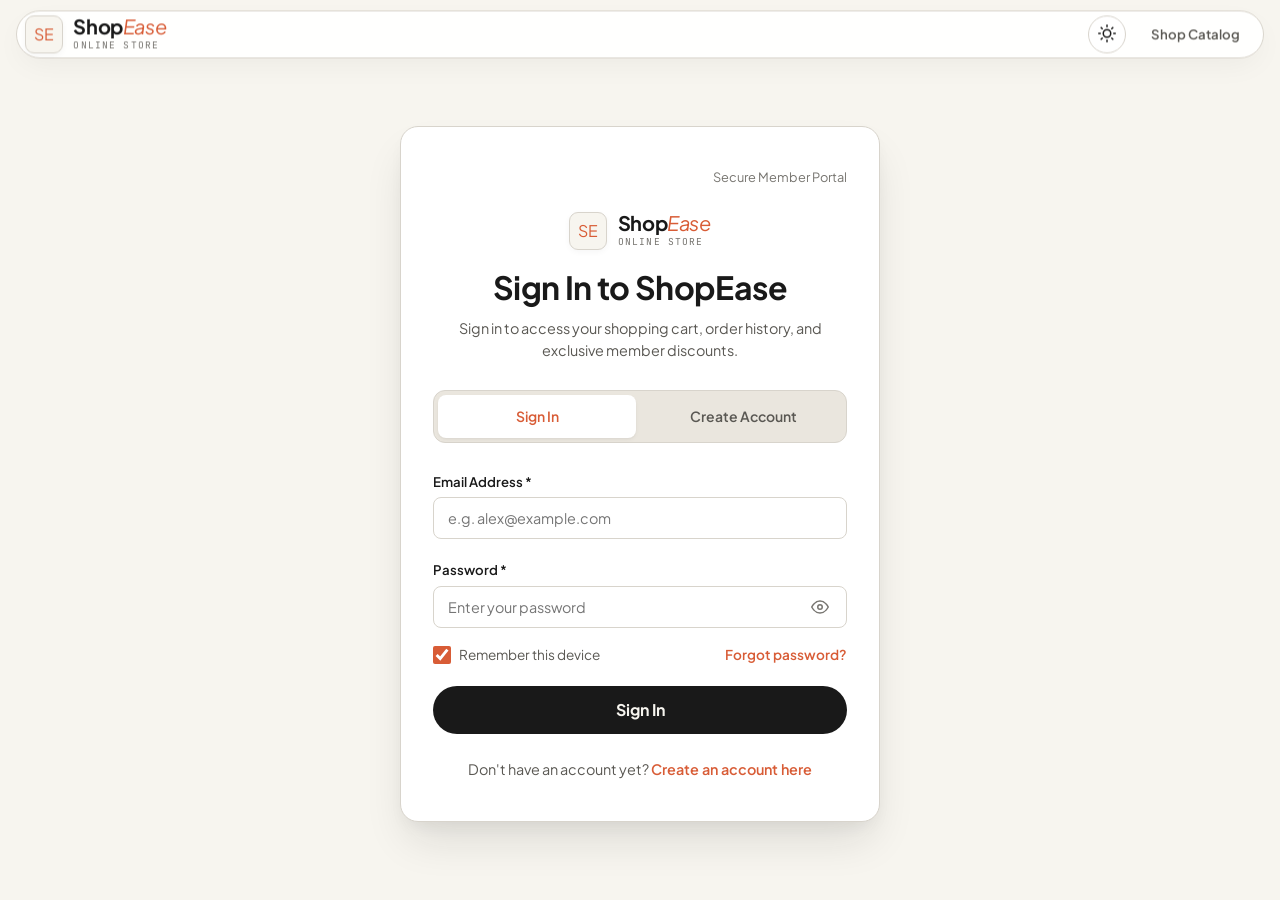
==== commit 27fbf8c4: "Update" ====
--- a/admin-dashboard.html
+++ b/admin-dashboard.html
@@ -455,11 +455,9 @@
               <select id="filter-orders-status" class="form-input"
                 style="max-width: 190px; height: 38px; font-size: 0.85rem;">
                 <option value="ALL">All Order Statuses</option>
+                <option value="Confirmed">● Confirmed</option>
                 <option value="Pending">⏳ Pending</option>
-                <option value="Confirmed">● Confirmed</option>
-                <option value="Processing">⚙️ Processing</option>
                 <option value="Completed">✅ Completed</option>
-                <option value="Cancelled">❌ Cancelled</option>
               </select>
             </div>
             <span style="font-size: 0.85rem; font-weight: 600; color: var(--color-text-muted);"
--- a/styles.css
+++ b/styles.css
@@ -547,6 +547,26 @@
 
 .cart-badge.pulse {
   transform: scale(1.35);
+}
+
+/* User Dashboard Nav Cart Badge: Outline with Orange Text */
+#dash-cart-badge {
+  background: transparent;
+  border: 1.5px solid var(--color-brand-primary);
+  color: var(--color-brand-primary);
+  min-width: 22px;
+  height: 22px;
+  padding: 0 4px;
+  border-radius: var(--radius-full);
+  font-size: 0.75rem;
+  font-family: var(--font-mono);
+  font-weight: 700;
+  line-height: 1;
+  box-sizing: border-box;
+}
+
+#dash-cart-btn:hover #dash-cart-badge {
+  background: rgba(216, 92, 54, 0.08);
 }
 
 /* Nav Action Buttons */
@@ -3282,32 +3302,6 @@
   padding: 2.5rem 0 4rem;
 }
 
-.dashboard-hero {
-  background: var(--color-surface-subtle);
-  border: 1px solid var(--color-border);
-  border-radius: var(--radius-xl);
-  padding: 2rem;
-  margin-bottom: 2rem;
-  display: flex;
-  align-items: center;
-  justify-content: space-between;
-  flex-wrap: wrap;
-  gap: 1.5rem;
-}
-
-.dashboard-avatar-large {
-  width: 60px;
-  height: 60px;
-  border-radius: 50%;
-  background: var(--color-brand-primary);
-  color: #FFFFFF;
-  display: flex;
-  align-items: center;
-  justify-content: center;
-  font-size: 1.5rem;
-  font-weight: 700;
-}
-
 .admin-layout {
   display: flex;
   min-height: calc(100vh - var(--header-height));
@@ -4008,8 +4002,8 @@
 .dashboard-hero {
   background: var(--color-surface);
   border: 1px solid var(--color-border);
-  border-radius: var(--radius-lg);
-  padding: 2rem;
+  border-radius: var(--radius-xl);
+  padding: 1.75rem 2rem;
   margin-bottom: 2rem;
   display: flex;
   align-items: center;
@@ -4026,26 +4020,74 @@
 }
 
 .dashboard-avatar-large {
-  width: 64px;
-  height: 64px;
+  width: 62px;
+  height: 62px;
   border-radius: var(--radius-full);
   background: var(--color-brand-primary);
   color: #ffffff;
   display: flex;
   align-items: center;
   justify-content: center;
-  font-size: 1.75rem;
+  font-size: 1.6rem;
   font-weight: 800;
-  box-shadow: 0 4px 14px rgba(216, 92, 54, 0.3);
+  box-shadow: 0 4px 14px rgba(216, 92, 54, 0.28);
   flex-shrink: 0;
 }
 
+.dashboard-user-details {
+  display: flex;
+  flex-direction: column;
+  gap: 0.35rem;
+}
+
+.dashboard-hero-title-row {
+  display: flex;
+  align-items: center;
+  gap: 0.65rem;
+  flex-wrap: wrap;
+}
+
 .dashboard-hero-title {
-  font-family: var(--font-serif);
-  font-size: clamp(1.4rem, 2.5vw, 1.85rem);
-  font-weight: 700;
-  margin-bottom: 0.25rem;
-  color: var(--color-text-primary);
+  font-family: var(--font-sans);
+  font-size: clamp(1.35rem, 2.2vw, 1.75rem);
+  font-weight: 800;
+  color: var(--color-text-primary);
+  margin: 0;
+  line-height: 1.2;
+  letter-spacing: -0.02em;
+}
+
+.hero-wave {
+  display: inline-block;
+  transform-origin: 70% 70%;
+  animation: wave-hand 2.2s infinite ease-in-out;
+}
+
+@keyframes wave-hand {
+  0%, 100% { transform: rotate(0deg); }
+  20%, 60% { transform: rotate(14deg); }
+  40%, 80% { transform: rotate(-8deg); }
+}
+
+.hero-role-pill {
+  display: inline-flex;
+  align-items: center;
+  font-size: 0.72rem;
+  font-weight: 800;
+  letter-spacing: 0.05em;
+  padding: 0.22rem 0.65rem;
+  border-radius: var(--radius-full);
+  background: var(--color-brand-primary);
+  color: #ffffff;
+  text-transform: uppercase;
+  line-height: 1;
+}
+
+.dashboard-hero-subtitle {
+  font-size: 0.9rem;
+  color: var(--color-text-secondary);
+  margin: 0;
+  line-height: 1.45;
 }
 
 .dashboard-hero-meta {
@@ -4448,6 +4490,66 @@
   border: 1px solid var(--color-info-border);
 }
 
+/* Admin Interactive Order Status Select Dropdown */
+.admin-status-select {
+  display: inline-flex;
+  align-items: center;
+  font-size: 0.76rem;
+  font-family: inherit;
+  font-weight: 700;
+  padding: 0.25rem 1.8rem 0.25rem 0.75rem;
+  border-radius: var(--radius-full);
+  border: 1px solid transparent;
+  cursor: pointer;
+  appearance: none;
+  -webkit-appearance: none;
+  -moz-appearance: none;
+  background-repeat: no-repeat;
+  background-position: right 0.55rem center;
+  background-size: 9px;
+  line-height: 1.35;
+  outline: none;
+  transition: all var(--transition-fast);
+}
+
+.admin-status-select:hover {
+  filter: brightness(0.96);
+  box-shadow: 0 1px 4px rgba(0, 0, 0, 0.08);
+}
+
+.admin-status-select:focus {
+  outline: none;
+  box-shadow: 0 0 0 2px var(--color-brand-primary);
+}
+
+.admin-status-select option {
+  background-color: var(--color-surface);
+  color: var(--color-text-primary);
+  font-weight: 600;
+  padding: 0.4rem 0.6rem;
+}
+
+.admin-status-select.status-select-confirmed {
+  background-color: var(--color-info-bg);
+  color: var(--color-info);
+  border-color: var(--color-info-border);
+  background-image: url("data:image/svg+xml,%3Csvg xmlns='http://www.w3.org/2000/svg' width='10' height='6' viewBox='0 0 10 6'%3E%3Cpath fill='none' stroke='%230284c7' stroke-width='2' stroke-linecap='round' stroke-linejoin='round' d='m1 1 4 4 4-4'/%3E%3C/svg%3E");
+}
+
+.admin-status-select.status-select-pending {
+  background-color: var(--color-warning-bg);
+  color: var(--color-warning);
+  border-color: var(--color-warning-border);
+  background-image: url("data:image/svg+xml,%3Csvg xmlns='http://www.w3.org/2000/svg' width='10' height='6' viewBox='0 0 10 6'%3E%3Cpath fill='none' stroke='%23d97706' stroke-width='2' stroke-linecap='round' stroke-linejoin='round' d='m1 1 4 4 4-4'/%3E%3C/svg%3E");
+}
+
+.admin-status-select.status-select-completed {
+  background-color: var(--color-success-bg);
+  color: var(--color-success);
+  border-color: var(--color-success-border);
+  background-image: url("data:image/svg+xml,%3Csvg xmlns='http://www.w3.org/2000/svg' width='10' height='6' viewBox='0 0 10 6'%3E%3Cpath fill='none' stroke='%2310b981' stroke-width='2' stroke-linecap='round' stroke-linejoin='round' d='m1 1 4 4 4-4'/%3E%3C/svg%3E");
+}
+
 .admin-stepper-btn {
   width: 28px;
   height: 28px;
